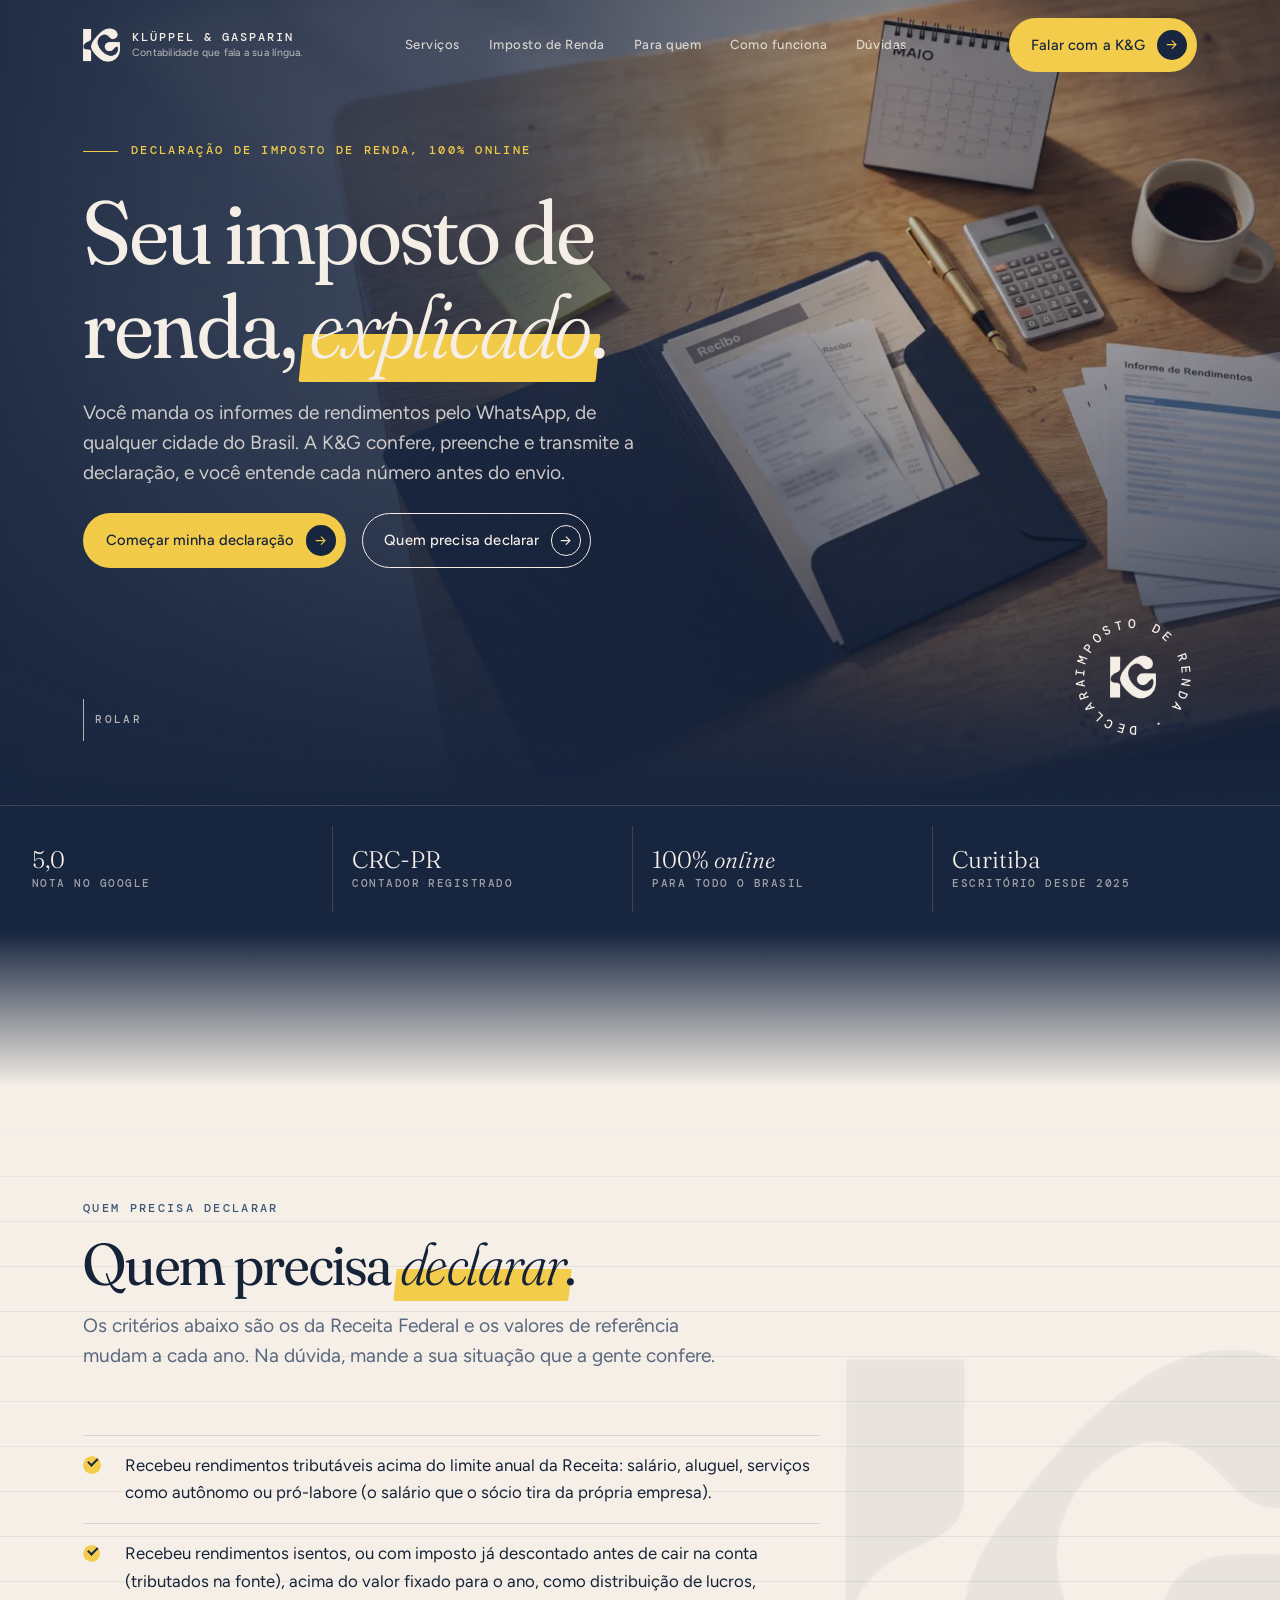
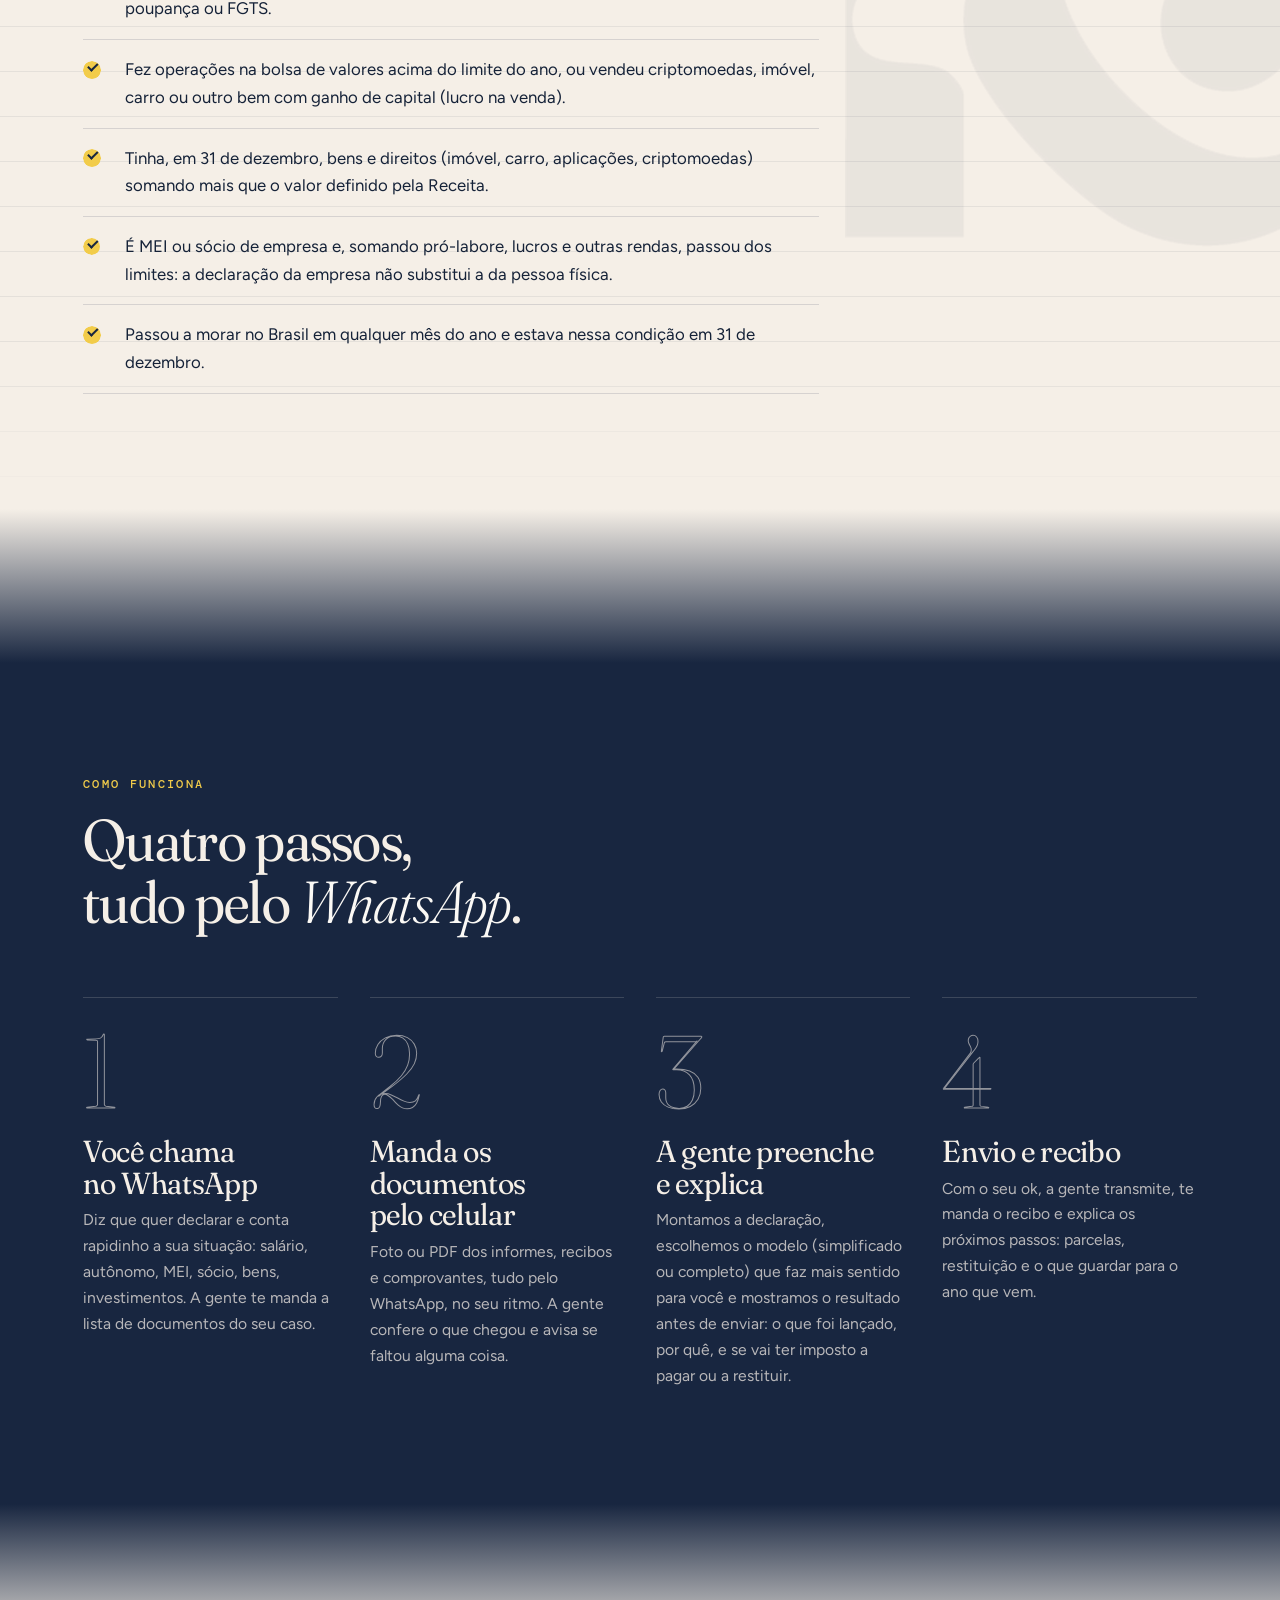
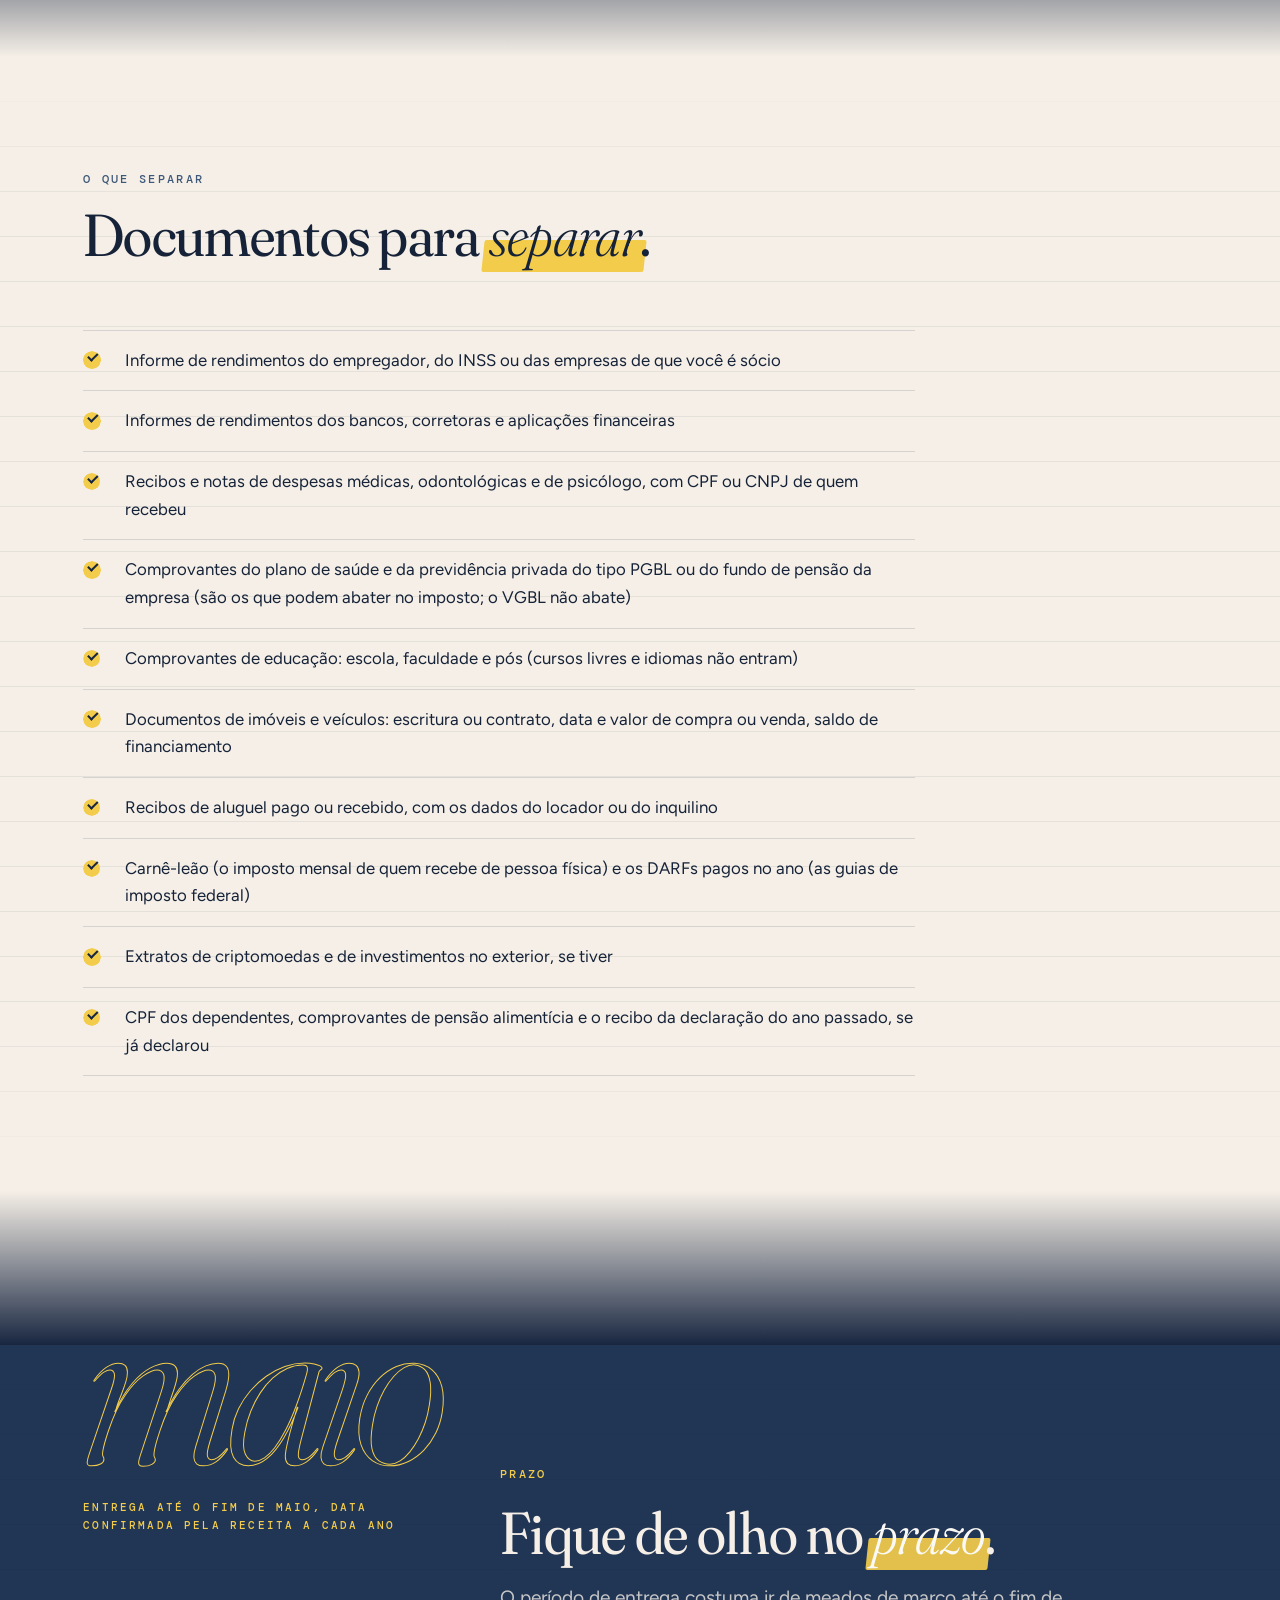
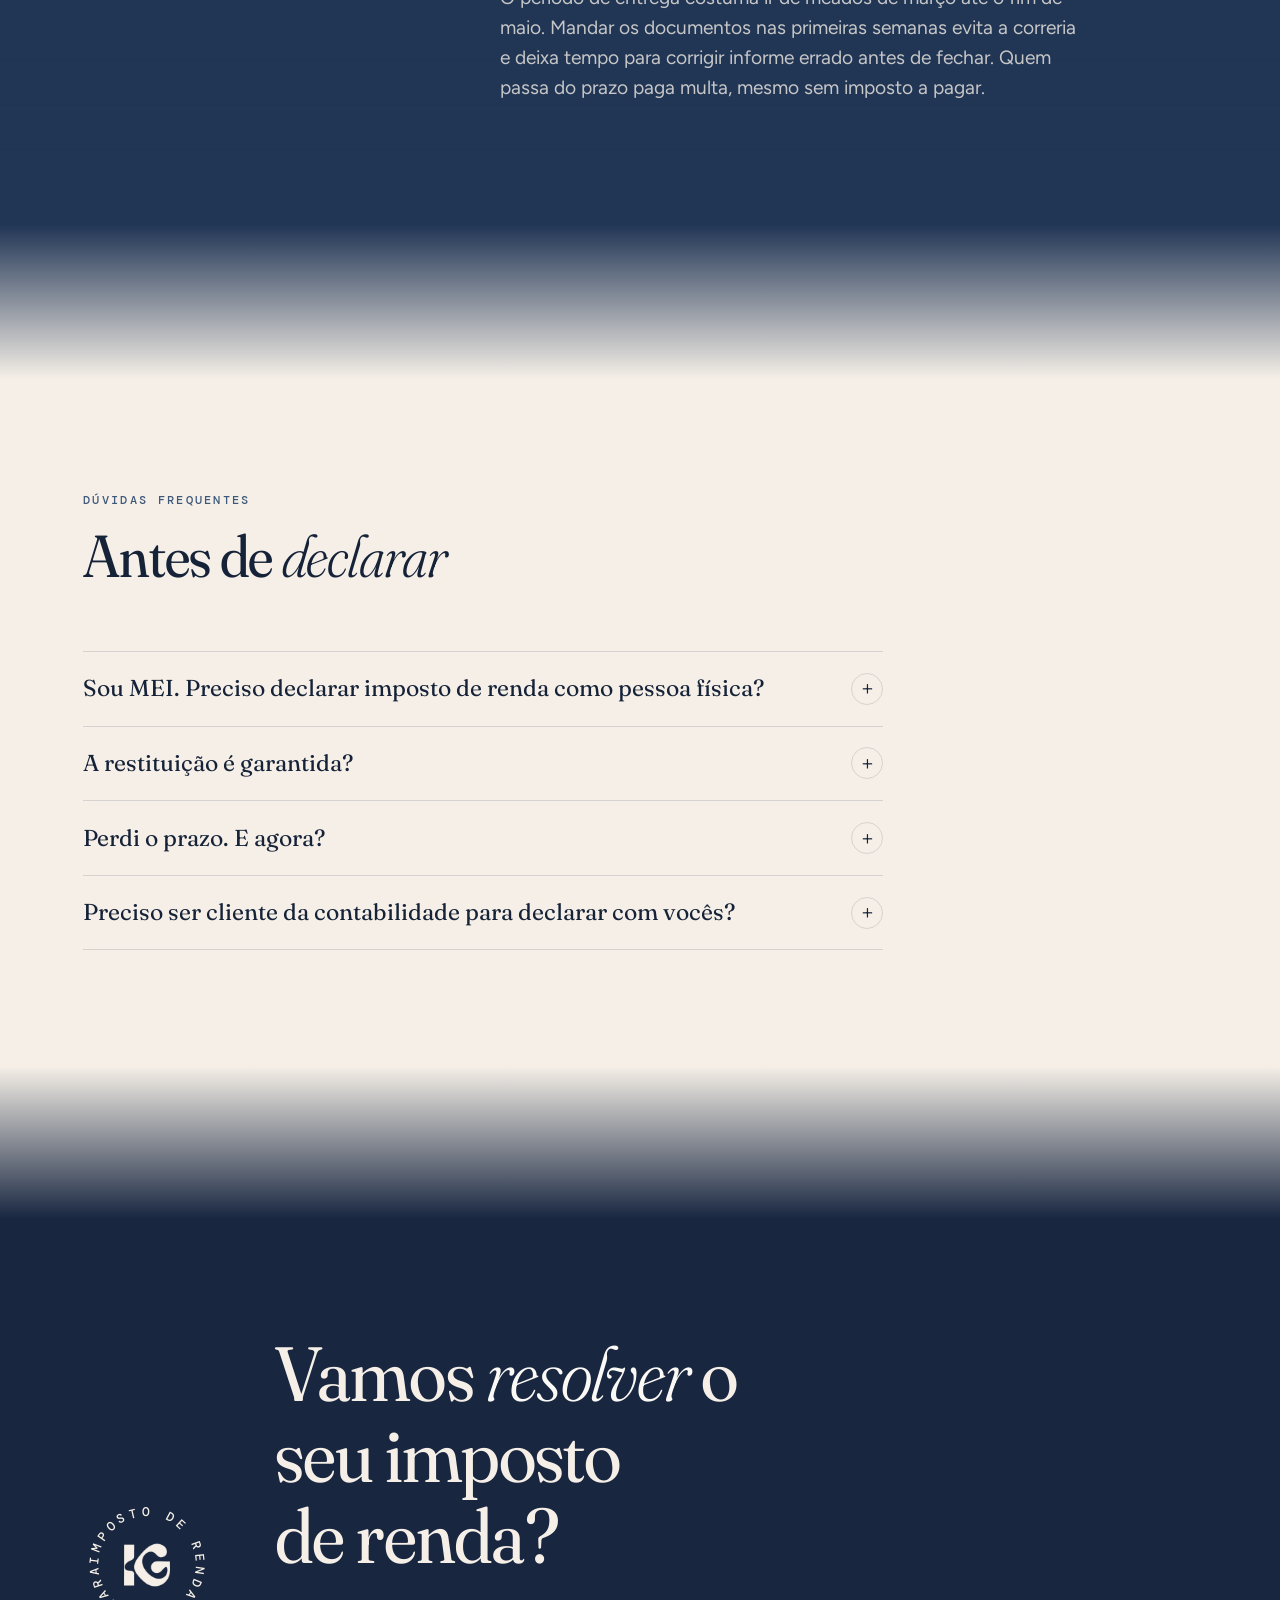
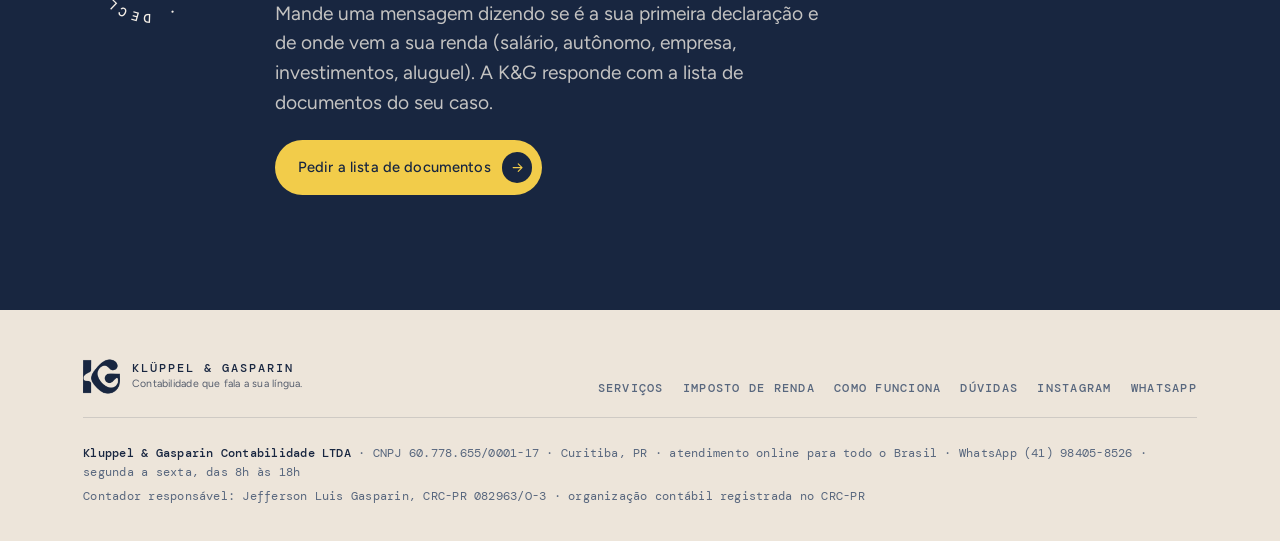
==== imposto-de-renda/index.html @ c451a46c "Site K&G Contabilidade: home e página de Imposto de Renda Co-Authored-By: Claude Fable 5.1 <noreply@" ====
<!DOCTYPE html>
<html lang="pt-BR" class="no-js">
<head>
<meta charset="utf-8">
<meta name="viewport" content="width=device-width, initial-scale=1, viewport-fit=cover">
<title>Declaração de Imposto de Renda online | Klüppel &amp; Gasparin</title>
<meta name="description" content="Declaração de imposto de renda com a K&amp;G: você manda os documentos pelo WhatsApp, a gente confere, explica e transmite. Online, para todo o Brasil.">
<meta name="robots" content="noindex, nofollow">
<link rel="canonical" href="https://www.kgcontabilidade.com/imposto-de-renda/">
<meta property="og:type" content="website">
<meta property="og:locale" content="pt_BR">
<meta property="og:site_name" content="Klüppel &amp; Gasparin Contabilidade">
<meta property="og:title" content="Declaração de Imposto de Renda online | Klüppel &amp; Gasparin">
<meta property="og:description" content="Declaração de imposto de renda com a K&amp;G: você manda os documentos pelo WhatsApp, a gente confere, explica e transmite. Online, para todo o Brasil.">
<meta property="og:image" content="https://www.kgcontabilidade.com/assets/img/og.jpg">
<meta property="og:url" content="https://www.kgcontabilidade.com/imposto-de-renda/">
<meta name="twitter:card" content="summary_large_image">
<meta name="theme-color" content="#182640">
<link rel="icon" href="../assets/img/favicon.png" type="image/png">
<link rel="preconnect" href="https://fonts.googleapis.com">
<link rel="preconnect" href="https://fonts.gstatic.com" crossorigin>
<link rel="stylesheet" href="https://fonts.googleapis.com/css2?family=Fraunces:ital,opsz,wght,SOFT@0,9..144,300..600,0..100;1,9..144,300..600,0..100&family=Figtree:wght@400;500;600&family=DM+Mono:wght@400;500&display=swap">
<link rel="stylesheet" href="../assets/site.css">
<script>document.documentElement.classList.replace('no-js','js')</script>
<script type="application/ld+json">{"@context":"https://schema.org","@type":"AccountingService","name":"Klüppel & Gasparin Contabilidade","legalName":"Kluppel & Gasparin Contabilidade LTDA","url":"https://www.kgcontabilidade.com/","telephone":"+55 41 98405-8526","areaServed":"BR","address":{"@type":"PostalAddress","addressLocality":"Curitiba","addressRegion":"PR","addressCountry":"BR"},"sameAs":["https://www.instagram.com/kg.contabilidade/"]}</script>
</head>
<body>
<div class="grao" aria-hidden="true"></div>
<div class="intro" aria-hidden="true"><div><img class="mono" src="../assets/img/monograma-marfim.png" alt=""><i></i></div></div>
<header class="topo">
  <div class="wrap">
    <a class="logo" href="../" aria-label="Klüppel &amp; Gasparin Contabilidade, início">
      <img src="../assets/img/monograma-marfim.png" alt="">
      <b>Klüppel &amp; Gasparin<small>Contabilidade que fala a sua língua.</small></b>
    </a>
    <nav class="menu" aria-label="Seções">
      <a href="../#servicos">Serviços</a>
      <a href="../imposto-de-renda/">Imposto de Renda</a>
      <a href="../#para-quem">Para quem</a>
      <a href="../#como-funciona">Como funciona</a>
      <a href="../#duvidas">Dúvidas</a>
    </nav>
    <a href="https://wa.me/5541984058526?text=Oi%2C%20K%26G%21%20Quero%20conversar%20sobre%20a%20contabilidade%20do%20meu%20neg%C3%B3cio." class="btn btn-amarelo" target="_blank" rel="noopener">Falar com a K&amp;G<i><svg viewBox="0 0 24 24" fill="none" stroke="currentColor" stroke-width="1.8" stroke-linecap="round" stroke-linejoin="round"><path d="M5 12h14M13 6l6 6-6 6"/></svg></i></a>
  </div>
</header>

<main>
<section class="hero hero-pag" id="inicio">
  <div class="hero-foto"><picture><source media="(max-width: 760px)" srcset="../assets/img/irpf-celular.webp" type="image/webp"><source media="(max-width: 760px)" srcset="../assets/img/irpf-celular.jpg"><source srcset="../assets/img/irpf-2560.webp 2560w, ../assets/img/irpf-1600.webp 1600w" sizes="100vw" type="image/webp"><img src="../assets/img/irpf-2560.jpg" srcset="../assets/img/irpf-2560.jpg 2560w, ../assets/img/irpf-1600.jpg 1600w" sizes="100vw" alt="Pasta azul com recibos, calculadora, calendário de maio e informe de rendimentos sobre a mesa" fetchpriority="high"></picture></div>
  <div class="hero-veu"></div>
  <div class="wrap">
    <p class="rotulo">Declaração de imposto de renda, 100% online</p>
    <h1>Seu imposto de renda, <em class="marca">explicado</em>.</h1>
    <p class="lead">Você manda os informes de rendimentos pelo WhatsApp, de qualquer cidade do Brasil. A K&amp;G confere, preenche e transmite a declaração, e você entende cada número antes do envio.</p>
    <div class="hero-acoes">
      <a href="https://wa.me/5541984058526?text=Oi%2C%20K%26G%21%20Quero%20fazer%20a%20minha%20declara%C3%A7%C3%A3o%20de%20imposto%20de%20renda%20com%20voc%C3%AAs.%20O%20que%20preciso%20mandar%3F" class="btn btn-amarelo" target="_blank" rel="noopener">Começar minha declaração<i><svg viewBox="0 0 24 24" fill="none" stroke="currentColor" stroke-width="1.8" stroke-linecap="round" stroke-linejoin="round"><path d="M5 12h14M13 6l6 6-6 6"/></svg></i></a>
      <a href="#quem-declara" class="btn btn-linha">Quem precisa declarar<i><svg viewBox="0 0 24 24" fill="none" stroke="currentColor" stroke-width="1.8" stroke-linecap="round" stroke-linejoin="round"><path d="M5 12h14M13 6l6 6-6 6"/></svg></i></a>
    </div>
    <div class="hero-pe"><div class="rolar"><i></i>rolar</div><div class="selo" aria-hidden="true"><svg viewBox="0 0 100 100"><defs><path id="selo-c" d="M50,50 m-38,0 a38,38 0 1,1 76,0 a38,38 0 1,1 -76,0"/></defs><text><textPath href="#selo-c">imposto de renda · declaração online · todo o brasil · </textPath></text></svg><img src="../assets/img/monograma-marfim.png" alt=""></div></div>
  </div>
</section>
<div class="prova" aria-label="Credenciais">
  <div class="wrap">
    <div><b>5,0</b><span>nota no Google</span></div>
    <div><b>CRC-PR</b><span>contador registrado</span></div>
    <div><b>100% <em class="marca">online</em></b><span>para todo o Brasil</span></div>
    <div><b>Curitiba</b><span>escritório desde 2025</span></div>
  </div>
</div>

<div class="faixa to-claro"></div>

<section class="bloco claro razao" id="quem-declara">
  <div class="monograma" aria-hidden="true"></div>
  <div class="wrap">
    <div class="cabeca reveal">
      <p class="rotulo">quem precisa declarar</p>
      <h2>Quem precisa <em class="marca">declarar</em>.</h2>
      <p class="lead">Os critérios abaixo são os da Receita Federal e os valores de referência mudam a cada ano. Na dúvida, mande a sua situação que a gente confere.</p>
    </div>
    <ul class="lista-check reveal"><li>Recebeu rendimentos tributáveis acima do limite anual da Receita: salário, aluguel, serviços como autônomo ou pró-labore (o salário que o sócio tira da própria empresa).</li><li>Recebeu rendimentos isentos, ou com imposto já descontado antes de cair na conta (tributados na fonte), acima do valor fixado para o ano, como distribuição de lucros, poupança ou FGTS.</li><li>Fez operações na bolsa de valores acima do limite do ano, ou vendeu criptomoedas, imóvel, carro ou outro bem com ganho de capital (lucro na venda).</li><li>Tinha, em 31 de dezembro, bens e direitos (imóvel, carro, aplicações, criptomoedas) somando mais que o valor definido pela Receita.</li><li>É MEI ou sócio de empresa e, somando pró-labore, lucros e outras rendas, passou dos limites: a declaração da empresa não substitui a da pessoa física.</li><li>Passou a morar no Brasil em qualquer mês do ano e estava nessa condição em 31 de dezembro.</li></ul>
  </div>
</section>

<div class="faixa to-escuro"></div>
<section class="bloco escuro" id="como-funciona">
  <div class="wrap">
    <div class="cabeca reveal">
      <p class="rotulo">como funciona</p>
      <h2>Quatro passos, tudo pelo <em class="marca">WhatsApp</em>.</h2>
    </div>
    <div class="passos"><div class="passo reveal d0"><i>1</i><h3>Você chama no WhatsApp</h3><p>Diz que quer declarar e conta rapidinho a sua situação: salário, autônomo, MEI, sócio, bens, investimentos. A gente te manda a lista de documentos do seu caso.</p></div><div class="passo reveal d1"><i>2</i><h3>Manda os documentos pelo celular</h3><p>Foto ou PDF dos informes, recibos e comprovantes, tudo pelo WhatsApp, no seu ritmo. A gente confere o que chegou e avisa se faltou alguma coisa.</p></div><div class="passo reveal d2"><i>3</i><h3>A gente preenche e explica</h3><p>Montamos a declaração, escolhemos o modelo (simplificado ou completo) que faz mais sentido para você e mostramos o resultado antes de enviar: o que foi lançado, por quê, e se vai ter imposto a pagar ou a restituir.</p></div><div class="passo reveal d3"><i>4</i><h3>Envio e recibo</h3><p>Com o seu ok, a gente transmite, te manda o recibo e explica os próximos passos: parcelas, restituição e o que guardar para o ano que vem.</p></div></div>
  </div>
</section>

<div class="faixa to-claro"></div>
<section class="bloco claro razao" id="documentos">
  <div class="wrap">
    <div class="cabeca reveal">
      <p class="rotulo">o que separar</p>
      <h2>Documentos para <em class="marca">separar</em>.</h2>
    </div>
    <ul class="lista-check docs reveal"><li>Informe de rendimentos do empregador, do INSS ou das empresas de que você é sócio</li><li>Informes de rendimentos dos bancos, corretoras e aplicações financeiras</li><li>Recibos e notas de despesas médicas, odontológicas e de psicólogo, com CPF ou CNPJ de quem recebeu</li><li>Comprovantes do plano de saúde e da previdência privada do tipo PGBL ou do fundo de pensão da empresa (são os que podem abater no imposto; o VGBL não abate)</li><li>Comprovantes de educação: escola, faculdade e pós (cursos livres e idiomas não entram)</li><li>Documentos de imóveis e veículos: escritura ou contrato, data e valor de compra ou venda, saldo de financiamento</li><li>Recibos de aluguel pago ou recebido, com os dados do locador ou do inquilino</li><li>Carnê-leão (o imposto mensal de quem recebe de pessoa física) e os DARFs pagos no ano (as guias de imposto federal)</li><li>Extratos de criptomoedas e de investimentos no exterior, se tiver</li><li>CPF dos dependentes, comprovantes de pensão alimentícia e o recibo da declaração do ano passado, se já declarou</li></ul>
  </div>
</section>

<div class="faixa to-escuro"></div>
<section class="bloco escuro razao prazo" id="prazo" style="background:var(--navy-2)">
  <div class="wrap">
    <div class="irpf-num reveal" data-parallax="-0.04" aria-label="prazo: até o fim de maio"><span style="font-style:italic">maio</span><small>entrega até o fim de maio, data confirmada pela Receita a cada ano</small></div>
    <div class="irpf-texto reveal d1">
      <p class="rotulo">prazo</p>
      <h2>Fique de olho no <em class="marca">prazo</em>.</h2>
      <p class="lead">O período de entrega costuma ir de meados de março até o fim de maio. Mandar os documentos nas primeiras semanas evita a correria e deixa tempo para corrigir informe errado antes de fechar. Quem passa do prazo paga multa, mesmo sem imposto a pagar.</p>
    </div>
  </div>
</section>

<div class="faixa" style="background:linear-gradient(180deg,var(--navy-2),var(--marfim))"></div>
<section class="bloco claro" id="duvidas">
  <div class="wrap">
    <div class="cabeca reveal">
      <p class="rotulo">dúvidas frequentes</p>
      <h2>Antes de <em class="marca">declarar</em></h2>
    </div>
    <div class="faq">
<details><summary>Sou MEI. Preciso declarar imposto de renda como pessoa física?<i></i></summary><div class="resp">O MEI tem duas declarações diferentes: a DASN-SIMEI, que é da empresa, e a declaração de pessoa física, que depende dos critérios da Receita. A parte do lucro do MEI que é isenta e a parte que é tributável entram em partes diferentes da declaração, e é aí que muita gente erra. A K&amp;G faz esse cálculo e orienta as duas entregas.</div></details>
<details><summary>A restituição é garantida?<i></i></summary><div class="resp">Não. A restituição acontece quando o imposto retido durante o ano foi maior do que o devido, considerando as deduções permitidas, como saúde, educação e dependentes. A K&amp;G confere todas as deduções do seu caso e mostra o resultado antes do envio, seja imposto a pagar ou a restituir.</div></details>
<details><summary>Perdi o prazo. E agora?<i></i></summary><div class="resp">Ainda dá para entregar. A Receita cobra multa por atraso calculada sobre o imposto devido, com um valor mínimo, e quanto antes você entregar, menor ela fica e mais rápido o seu CPF volta a ficar regular. A gente faz declaração em atraso também.</div></details>
<details><summary>Preciso ser cliente da contabilidade para declarar com vocês?<i></i></summary><div class="resp">Não. A declaração de imposto de renda é um serviço à parte: serve para quem é cliente da K&amp;G e para quem só precisa entregar a declaração do ano. Se depois você quiser abrir empresa ou trocar de contador, a conversa já está aberta.</div></details>
</div>
  </div>
</section>

<div class="faixa to-escuro"></div>
<section class="bloco escuro final" id="contato">
  <div class="wrap">
    <div class="selo" aria-hidden="true"><svg viewBox="0 0 100 100"><defs><path id="selo-c" d="M50,50 m-38,0 a38,38 0 1,1 76,0 a38,38 0 1,1 -76,0"/></defs><text><textPath href="#selo-c">imposto de renda · declaração online · todo o brasil · </textPath></text></svg><img src="../assets/img/monograma-marfim.png" alt=""></div>
    <div class="final-texto reveal">
      <h2>Vamos <em class="marca">resolver</em> o seu imposto de renda?</h2>
      <p class="lead">Mande uma mensagem dizendo se é a sua primeira declaração e de onde vem a sua renda (salário, autônomo, empresa, investimentos, aluguel). A K&amp;G responde com a lista de documentos do seu caso.</p>
      <div><a href="https://wa.me/5541984058526?text=Oi%2C%20K%26G%21%20Quero%20declarar%20o%20imposto%20de%20renda%20com%20voc%C3%AAs.%20Podem%20me%20mandar%20a%20lista%20de%20documentos%20do%20meu%20caso%3F" class="btn btn-amarelo" target="_blank" rel="noopener">Pedir a lista de documentos<i><svg viewBox="0 0 24 24" fill="none" stroke="currentColor" stroke-width="1.8" stroke-linecap="round" stroke-linejoin="round"><path d="M5 12h14M13 6l6 6-6 6"/></svg></i></a></div>
    </div>
  </div>
</section>
</main>
<footer class="rodape" id="rodape">
  <div class="wrap">
    <div class="rodape-topo">
      <a class="logo" href="../"><img src="../assets/img/monograma-marinho.png" alt=""><b>Klüppel &amp; Gasparin<small>Contabilidade que fala a sua língua.</small></b></a>
      <nav aria-label="Rodapé">
        <a href="../#servicos">Serviços</a>
        <a href="../imposto-de-renda/">Imposto de Renda</a>
        <a href="../#como-funciona">Como funciona</a>
        <a href="../#duvidas">Dúvidas</a>
        <a href="https://www.instagram.com/kg.contabilidade/" target="_blank" rel="noopener">Instagram</a>
        <a href="https://wa.me/5541984058526?text=Oi%2C%20K%26G%21%20Quero%20conversar%20sobre%20a%20contabilidade%20do%20meu%20neg%C3%B3cio." target="_blank" rel="noopener">WhatsApp</a>
      </nav>
    </div>
    <div class="legal">
      <span><b>Kluppel &amp; Gasparin Contabilidade LTDA</b> · CNPJ 60.778.655/0001-17 · Curitiba, PR · atendimento online para todo o Brasil · WhatsApp (41) 98405-8526 · segunda a sexta, das 8h às 18h</span>
      <span>Contador responsável: Jefferson Luis Gasparin, CRC-PR 082963/O-3 · organização contábil registrada no CRC-PR</span>
    </div>
  </div>
</footer>
<script src="../assets/site.js"></script>
</body>
</html>
---- assets/site.css ----
/* K&G Contabilidade · prévia RK Performance (13/10/2026)
   Paleta medida nos posts da K&G: marinho, ardósia, marfim, amarelo marca-texto.
   Tipografia: Fraunces (display) + Figtree (texto) + DM Mono (rótulos e números). */

:root {
  --navy: #182640;
  --navy-2: #213555;
  --ardosia: #3E5879;
  --ardosia-2: #7A8FA8;
  --marfim: #F5EFE7;
  --marfim-2: #EDE5DA;
  --branco: #FBF9F5;
  --tinta: #152238;
  --cinza: #58677E;
  --fio: rgba(24, 38, 64, .14);
  --fio-claro: rgba(245, 239, 231, .16);
  --amarelo: #F2CC4A;
  --amarelo-2: #E3B92E;
  --display: "Fraunces", "Newsreader", Georgia, serif;
  --texto: "Figtree", "Segoe UI", system-ui, sans-serif;
  --mono: "DM Mono", "IBM Plex Mono", ui-monospace, Consolas, monospace;
  --larg: 76rem;
  --gutter: clamp(1.1rem, 4vw, 3.5rem);
}

* { box-sizing: border-box; }
html { scroll-behavior: smooth; overflow-x: clip; }
body {
  margin: 0; background: var(--navy); color: var(--tinta);
  font: 400 1.04rem/1.65 var(--texto);
  font-variant-numeric: lining-nums;
  -webkit-font-smoothing: antialiased;
}
img, video, svg { max-width: 100%; height: auto; display: block; }
a { color: inherit; text-decoration: none; }
h1, h2, h3, h4 { font-family: var(--display); font-weight: 400; line-height: 1.05; margin: 0; letter-spacing: -.012em; text-wrap: balance; }
h1 { font-size: clamp(2.6rem, 7.2vw, 5.6rem); font-variation-settings: "SOFT" 60, "opsz" 144; }
h2 { font-size: clamp(2.1rem, 4.8vw, 3.7rem); font-variation-settings: "SOFT" 50, "opsz" 120; }
h3 { font-size: clamp(1.35rem, 2.4vw, 1.9rem); font-variation-settings: "SOFT" 40, "opsz" 72; }
p { margin: 0; }
:focus-visible { outline: 2px solid var(--amarelo); outline-offset: 3px; border-radius: 2px; }

/* palavra marcada: itálico com marca-texto amarelo (os posts dela usam isso) */
.marca { font-style: italic; font-weight: 300; position: relative; white-space: nowrap; }
.marca::before {
  content: ""; position: absolute; inset: 58% -.08em -.02em -.1em; z-index: -1;
  background: var(--amarelo); border-radius: 2px; transform: skewX(-6deg) scaleX(0); transform-origin: left;
  transition: transform .9s cubic-bezier(.2, .7, .2, 1) .25s;
}
.in .marca::before, .no-js .marca::before { transform: skewX(-6deg) scaleX(1); }
.escuro .marca::before { opacity: .92; }
.escuro .marca { color: var(--branco); }

.rotulo { font: 500 .72rem/1.3 var(--mono); letter-spacing: .2em; text-transform: uppercase; color: var(--ardosia); }
.escuro .rotulo { color: var(--amarelo); }
.wrap { max-width: var(--larg); margin-inline: auto; padding-inline: var(--gutter); }
.escuro { background: var(--navy); color: var(--marfim); }
.claro { background: var(--marfim); color: var(--tinta); }
.lead { font-size: clamp(1.1rem, 1.5vw, 1.3rem); line-height: 1.55; color: var(--cinza); max-width: 36rem; }
.escuro .lead { color: rgba(245, 239, 231, .78); }

/* grão de filme */
.grao { position: fixed; inset: 0; pointer-events: none; z-index: 60; opacity: .14; mix-blend-mode: soft-light; background-size: 300px 300px;
  background-image: url("data:image/svg+xml;utf8,<svg xmlns='http://www.w3.org/2000/svg' width='300' height='300'><filter id='n'><feTurbulence type='fractalNoise' baseFrequency='.9' numOctaves='2' stitchTiles='stitch'/><feColorMatrix values='0 0 0 0 0 0 0 0 0 0 0 0 0 0 0 0 0 0 .55 0'/></filter><rect width='300' height='300' filter='url(%23n)'/></svg>");
  animation: grao 1.2s steps(4) infinite; }
@keyframes grao { 0% { background-position: 0 0 } 25% { background-position: -40px 30px } 50% { background-position: 30px -50px } 75% { background-position: -20px -30px } 100% { background-position: 0 0 } }
@media (prefers-reduced-motion: reduce) { .grao { animation: none; } }

/* intro */
.intro { position: fixed; inset: 0; z-index: 90; background: var(--navy); display: grid; place-items: center; pointer-events: none; animation: intro-some .5s ease 1.5s both; }
.no-js .intro { display: none; }
.intro .mono { width: clamp(64px, 10vw, 96px); animation: intro-sobe .9s cubic-bezier(.2, .7, .2, 1) both; }
.intro i { display: block; height: 1px; width: 0; background: var(--amarelo); margin-top: 1.2rem; animation: intro-linha 1.1s ease .2s both; }
@keyframes intro-some { to { opacity: 0; visibility: hidden; } }
@keyframes intro-sobe { from { opacity: 0; transform: translateY(14px); } to { opacity: 1; transform: none; } }
@keyframes intro-linha { to { width: clamp(64px, 10vw, 96px); } }
@media (prefers-reduced-motion: reduce) { .intro { display: none; } }

/* cabeçalho */
.topo { position: fixed; inset: 0 0 auto 0; z-index: 70; padding: 1.1rem 0; transition: background .4s, padding .4s, box-shadow .4s; color: var(--marfim); }
.topo .wrap { display: flex; align-items: center; justify-content: space-between; gap: 1rem; }
.topo.fixo { background: rgba(24, 38, 64, .86); backdrop-filter: blur(10px); padding: .7rem 0; box-shadow: 0 1px 0 var(--fio-claro); }
.logo { display: flex; align-items: center; gap: .75rem; }
.logo img { width: 2.3rem; height: 2.3rem; }
.logo b { font: 500 .78rem/1.1 var(--mono); letter-spacing: .16em; text-transform: uppercase; }
.logo small { display: block; font: 400 .66rem/1.2 var(--texto); letter-spacing: .02em; opacity: .7; text-transform: none; margin-top: .15rem; }
.menu { display: flex; gap: 1.8rem; font: 500 .82rem/1 var(--texto); letter-spacing: .04em; }
.menu a { opacity: .82; padding: .4rem 0; border-bottom: 1px solid transparent; transition: opacity .3s, border-color .3s; }
.menu a:hover { opacity: 1; border-color: var(--amarelo); }
@media (max-width: 860px) {
  .menu { display: none; }
  .topo .btn { white-space: nowrap; padding: .5rem .4rem .5rem .95rem; font-size: .78rem; gap: .5rem; }
  .topo .btn i { width: 1.6rem; height: 1.6rem; }
  .logo img { width: 2rem; height: 2rem; }
  .logo b { font-size: .68rem; letter-spacing: .12em; }
  .logo small { display: none; }
}

/* botões-cápsula */
.btn { display: inline-flex; align-items: center; gap: .7rem; padding: .7rem .55rem .7rem 1.35rem; border-radius: 999px; border: 1px solid transparent;
  font: 500 .92rem/1 var(--texto); letter-spacing: .01em; cursor: pointer; transition: transform .35s, background .35s, color .35s, border-color .35s; white-space: nowrap; }
.btn i { width: 1.9rem; height: 1.9rem; border-radius: 50%; display: grid; place-items: center; flex: none; transition: transform .45s cubic-bezier(.2, .7, .2, 1), background .35s; }
.btn i svg { width: .95rem; height: .95rem; }
.btn:hover { transform: translateY(-1px); }
.btn:hover i { transform: rotate(-45deg); }
.btn-claro { background: var(--marfim); color: var(--navy); }
.btn-claro i { background: var(--navy); color: var(--marfim); }
.btn-claro:hover { background: var(--amarelo); }
.btn-escuro { background: var(--navy); color: var(--marfim); }
.btn-escuro i { background: var(--amarelo); color: var(--navy); }
.btn-escuro:hover { background: var(--navy-2); }
.btn-linha { background: transparent; border-color: currentColor; color: inherit; }
.btn-linha i { border: 1px solid currentColor; }
.btn-linha:hover { background: rgba(245, 239, 231, .08); }
.claro .btn-linha:hover { background: rgba(24, 38, 64, .06); }
.btn-amarelo { background: var(--amarelo); color: var(--navy); }
.btn-amarelo i { background: var(--navy); color: var(--amarelo); }
.btn-amarelo:hover { background: var(--marfim); }
@media (max-width: 480px) { .btn { white-space: normal; text-align: left; } }

/* abertura */
.hero { position: relative; min-height: 100svh; display: grid; align-items: end; overflow: hidden; isolation: isolate; color: var(--marfim); }
.hero-foto { position: absolute; inset: 0; z-index: -2; }
.hero-foto img { width: 100%; height: 100%; object-fit: cover; object-position: 62% 50%; transform: scale(1.06); transform-origin: 70% 40%; animation: kb 22s ease-out both; }
@keyframes kb { from { transform: scale(1.14); } to { transform: scale(1.04); } }
@media (prefers-reduced-motion: reduce) { .hero-foto img { animation: none; } }
.hero-veu { position: absolute; inset: 0; z-index: -1;
  background: linear-gradient(90deg, rgba(24, 38, 64, .94) 0%, rgba(24, 38, 64, .78) 38%, rgba(24, 38, 64, .28) 70%, rgba(24, 38, 64, .45) 100%),
              linear-gradient(0deg, rgba(24, 38, 64, 1) 0%, rgba(24, 38, 64, .35) 32%, rgba(24, 38, 64, 0) 60%); }
.hero .wrap { position: relative; width: 100%; padding-top: 9rem; padding-bottom: clamp(3rem, 6vw, 5rem); display: grid; gap: 1.6rem; }
.hero .rotulo { display: flex; align-items: center; gap: .8rem; color: var(--amarelo); }
.hero .rotulo::before { content: ""; width: 2.2rem; height: 1px; background: var(--amarelo); }
.hero h1 { max-width: 12ch; }
.hero .lead { color: rgba(245, 239, 231, .82); }
.hero-acoes { display: flex; flex-wrap: wrap; gap: .8rem 1rem; align-items: center; }
.hero-pe { display: flex; justify-content: space-between; align-items: flex-end; gap: 1rem; margin-top: 1.2rem; }
.rolar { font: 500 .66rem/1.3 var(--mono); letter-spacing: .22em; text-transform: uppercase; opacity: .7; display: flex; align-items: center; gap: .7rem; }
.rolar i { width: 1px; height: 2.6rem; background: var(--marfim); display: block; transform-origin: top; animation: rolar 2.2s ease-in-out infinite; }
@keyframes rolar { 0% { transform: scaleY(0); transform-origin: top; } 50% { transform: scaleY(1); transform-origin: top; } 51% { transform-origin: bottom; } 100% { transform: scaleY(0); transform-origin: bottom; } }

/* selo giratório */
.selo { width: clamp(6.5rem, 10vw, 8.5rem); aspect-ratio: 1; position: relative; display: grid; place-items: center; flex: none; }
.selo svg { position: absolute; inset: 0; animation: gira 26s linear infinite; }
.selo:hover svg { animation-duration: 9s; }
.selo text { font: 500 .62rem var(--mono); letter-spacing: .3em; text-transform: uppercase; fill: currentColor; }
.selo img { width: 36%; }
@keyframes gira { to { transform: rotate(360deg); } }
@media (prefers-reduced-motion: reduce) { .selo svg { animation: none; } }

/* letreiro */
.letreiro { background: var(--navy-2); color: var(--marfim); overflow: hidden; border-top: 1px solid var(--fio-claro); border-bottom: 1px solid var(--fio-claro); padding: .95rem 0; }
.letreiro-faixa { display: flex; width: max-content; will-change: transform; }
.letreiro span { font-family: var(--display); font-style: italic; font-weight: 300; font-size: 1.25rem; letter-spacing: .01em; margin-right: 2.6rem; display: inline-flex; align-items: center; gap: 2.6rem; white-space: nowrap; }
.letreiro span::after { content: ""; width: .42rem; height: .42rem; border-radius: 50%; background: var(--amarelo); }

/* faixas de transição */
.faixa { height: clamp(90px, 12vw, 160px); }
.to-claro { background: linear-gradient(180deg, var(--navy) 0%, var(--marfim) 100%); }
.to-escuro { background: linear-gradient(180deg, var(--marfim) 0%, var(--navy) 100%); }
.to-claro2 { background: linear-gradient(180deg, var(--marfim) 0%, var(--marfim-2) 100%); }

/* seções */
section.bloco { padding-block: clamp(4rem, 9vw, 8rem); position: relative; }
.cabeca { display: grid; gap: 1rem; max-width: 46rem; margin-bottom: clamp(2.4rem, 5vw, 4rem); }
.cabeca .lead { max-width: 40rem; }

/* linhas de razão (hairlines de caderno contábil) e monograma em marca d'água */
.razao { position: relative; overflow: hidden; }
.razao::before { content: ""; position: absolute; inset: 0; pointer-events: none; z-index: 0;
  background: repeating-linear-gradient(180deg, transparent 0 2.75rem, var(--fio) 2.75rem calc(2.75rem + 1px)); opacity: .55;
  mask-image: linear-gradient(180deg, transparent, #000 15%, #000 85%, transparent); -webkit-mask-image: linear-gradient(180deg, transparent, #000 15%, #000 85%, transparent); }
.razao > .wrap { position: relative; z-index: 1; }
.monograma { position: absolute; z-index: 0; pointer-events: none; width: clamp(18rem, 42vw, 40rem); aspect-ratio: 1; right: -8%; top: 50%; transform: translateY(-50%);
  background: var(--navy); opacity: .05; -webkit-mask: url("img/monograma.png") center / contain no-repeat; mask: url("img/monograma.png") center / contain no-repeat; }
.escuro .monograma { background: var(--marfim); opacity: .05; }

/* manifesto */
.manifesto .wrap { display: grid; grid-template-columns: minmax(0, 1.05fr) minmax(0, .95fr); gap: clamp(2rem, 6vw, 6rem); align-items: start; }
.manifesto-texto { display: grid; gap: 1.2rem; font-size: 1.12rem; line-height: 1.7; }
.manifesto-texto p:first-of-type::first-letter { font-family: var(--display); font-size: 3.4em; float: left; line-height: .8; padding-right: .12em; color: var(--navy-2); font-weight: 300; }
.pilares { display: grid; gap: 0; border-top: 1px solid var(--fio); margin-top: .5rem; }
.pilar { display: grid; grid-template-columns: 3rem 1fr; gap: 1rem; padding: 1.4rem 0; border-bottom: 1px solid var(--fio); align-items: baseline; }
.pilar i { font: 300 1.9rem/1 var(--display); color: var(--ardosia-2); font-style: italic; }
.pilar h3 { margin-bottom: .35rem; }
.pilar p { color: var(--cinza); font-size: .98rem; }
@media (max-width: 860px) { .manifesto .wrap { grid-template-columns: 1fr; } }

/* serviços: lista editorial, sem cards */
.servicos-lista { border-top: 1px solid var(--fio); }
.servico { display: grid; grid-template-columns: 4.5rem minmax(0, 1.2fr) minmax(0, 1fr) auto; gap: 1.2rem 2rem; align-items: center; padding: clamp(1.4rem, 3vw, 2.2rem) 0; border-bottom: 1px solid var(--fio); position: relative; transition: padding-left .5s cubic-bezier(.2, .7, .2, 1); }
.servico::before { content: ""; position: absolute; left: 0; top: 0; bottom: 0; width: 0; background: var(--amarelo); transition: width .5s cubic-bezier(.2, .7, .2, 1); opacity: .9; }
.servico:hover { padding-left: 1.2rem; }
.servico:hover::before { width: 4px; }
.servico .num { font: 300 clamp(2rem, 3vw, 2.8rem)/1 var(--display); color: var(--ardosia-2); -webkit-text-stroke: 1px var(--ardosia-2); -webkit-text-fill-color: transparent; }
.servico h3 { font-size: clamp(1.5rem, 2.6vw, 2.2rem); }
.servico p { color: var(--cinza); max-width: 30rem; }
.servico.destaque h3 .marca { font-size: 1em; }
@media (max-width: 960px) { .servico { grid-template-columns: 3rem 1fr; } .servico p, .servico .btn { grid-column: 2; } }
.compactos { display: grid; grid-template-columns: repeat(auto-fit, minmax(14rem, 1fr)); gap: 1.2rem 3rem; margin-top: clamp(2rem, 4vw, 3rem); padding-top: 1.6rem; }
.compactos div { display: grid; gap: .3rem; font-size: .95rem; color: var(--cinza); }
.compactos b { font: 500 .78rem/1.3 var(--mono); letter-spacing: .14em; text-transform: uppercase; color: var(--navy-2); }

/* como funciona: numerais vazados */
.passos { display: grid; grid-template-columns: repeat(4, minmax(0, 1fr)); gap: 2rem; counter-reset: p; }
.passo { position: relative; padding-top: 1.4rem; border-top: 1px solid var(--fio-claro); }
.passo i { display: block; font: 300 clamp(4rem, 8vw, 7.5rem)/1 var(--display); color: transparent; -webkit-text-stroke: 1px rgba(245, 239, 231, .55); margin-bottom: .8rem; letter-spacing: -.04em; }
.passo h3 { margin-bottom: .5rem; }
.passo p { color: rgba(245, 239, 231, .72); font-size: .98rem; }
@media (max-width: 960px) { .passos { grid-template-columns: repeat(2, minmax(0, 1fr)); } }
@media (max-width: 520px) { .passos { grid-template-columns: 1fr; } }

/* bloco imposto de renda: faixa sangrada com número gigante */
.irpf { position: relative; overflow: hidden; }
.irpf .wrap { display: grid; grid-template-columns: minmax(0, 1fr) auto; gap: 2rem 4rem; align-items: center; }
.irpf-num { font: 300 clamp(6rem, 18vw, 17rem)/.85 var(--display); color: transparent; -webkit-text-stroke: 1px var(--amarelo); letter-spacing: -.05em; white-space: nowrap; }
.irpf-num small { display: block; font: 500 .68rem/1.6 var(--mono); letter-spacing: .2em; text-transform: uppercase; color: var(--amarelo); -webkit-text-stroke: 0; margin-top: 1.2rem; white-space: normal; max-width: 22rem; }
.irpf-texto { display: grid; gap: 1.2rem; max-width: 36rem; }
@media (max-width: 900px) { .irpf .wrap { grid-template-columns: 1fr; } .irpf-num { order: -1; } }

/* depoimentos escalonados */
.depos { display: grid; grid-template-columns: repeat(3, minmax(0, 1fr)); gap: 2rem; align-items: start; }
.depo { position: relative; padding: 2.2rem 0 0; border-top: 1px solid var(--fio); }
.depo::before { content: "\201C"; position: absolute; top: -.2rem; left: 0; font: 300 5rem/1 var(--display); color: var(--amarelo); line-height: .6; }
.depo:nth-child(2) { margin-top: 3rem; }
.depo:nth-child(3) { margin-top: 1.4rem; }
.depo p { font-family: var(--display); font-weight: 300; font-size: 1.32rem; line-height: 1.4; font-variation-settings: "SOFT" 40, "opsz" 48; }
.depo footer { margin-top: 1.1rem; font: 500 .74rem/1.4 var(--mono); letter-spacing: .14em; text-transform: uppercase; color: var(--ardosia); }
.nota-google { margin-top: 2.5rem; display: flex; align-items: center; gap: .8rem; font: 500 .78rem/1.3 var(--mono); letter-spacing: .14em; text-transform: uppercase; color: var(--ardosia); }
.nota-google b { font: 300 1.9rem/1 var(--display); color: var(--navy-2); letter-spacing: 0; }
@media (max-width: 900px) { .depos { grid-template-columns: 1fr; gap: 1.2rem; } .depo:nth-child(n) { margin-top: 0; } }

/* dúvidas */
.faq { border-top: 1px solid var(--fio); max-width: 50rem; }
.faq details { border-bottom: 1px solid var(--fio); }
.faq summary { list-style: none; cursor: pointer; display: grid; grid-template-columns: 1fr 2rem; gap: 1rem; align-items: center; padding: 1.3rem 0; font-family: var(--display); font-size: clamp(1.15rem, 1.8vw, 1.5rem); line-height: 1.25; }
.faq summary::-webkit-details-marker { display: none; }
.faq summary i { width: 2rem; height: 2rem; border: 1px solid var(--fio); border-radius: 50%; display: grid; place-items: center; transition: transform .4s, background .3s; }
.faq summary i::before { content: "+"; font: 300 1.3rem/1 var(--texto); }
.faq details[open] summary i { transform: rotate(45deg); background: var(--amarelo); border-color: var(--amarelo); }
.faq .resp { padding: 0 3rem 1.5rem 0; color: var(--cinza); max-width: 42rem; }

/* fechamento */
.final .wrap { display: grid; grid-template-columns: auto minmax(0, 1fr); gap: 2rem 4rem; align-items: center; }
.final h2 { max-width: 14ch; font-size: clamp(2.4rem, 6vw, 5rem); }
.final-texto { display: grid; gap: 1.4rem; max-width: 34rem; }
@media (max-width: 760px) { .final .wrap { grid-template-columns: 1fr; } }

/* rodapé */
.rodape { background: var(--marfim-2); color: var(--cinza); padding: 3rem 0 2.2rem; font-size: .86rem; }
.rodape .wrap { display: grid; gap: 1.6rem; }
.rodape-topo { display: flex; flex-wrap: wrap; justify-content: space-between; gap: 1.4rem 2rem; align-items: flex-end; border-bottom: 1px solid var(--fio); padding-bottom: 1.4rem; }
.rodape .logo { color: var(--navy); }
.rodape nav { display: flex; flex-wrap: wrap; gap: 1.2rem; font: 500 .78rem/1 var(--mono); letter-spacing: .1em; text-transform: uppercase; }
.rodape nav a:hover { color: var(--navy); }
.legal { display: grid; gap: .35rem; font-family: var(--mono); font-size: .74rem; letter-spacing: .02em; line-height: 1.6; }
.legal b { color: var(--navy); font-weight: 500; }
.asterisco { color: var(--amarelo-2); }

/* reveal e parallax */
.reveal { opacity: 0; transform: translateY(22px); transition: opacity .9s ease, transform .9s cubic-bezier(.2, .7, .2, 1); }
.reveal.in { opacity: 1; transform: none; }
.reveal.d1 { transition-delay: .12s; } .reveal.d2 { transition-delay: .24s; } .reveal.d3 { transition-delay: .36s; }
.no-js .reveal, .no-js .reveal { opacity: 1; transform: none; }
@media (prefers-reduced-motion: reduce) { .reveal { opacity: 1; transform: none; transition: none; } }

/* aviso de prévia e modal */
.previa-tag { position: fixed; left: 1rem; bottom: 1rem; z-index: 65; font: 500 .62rem/1 var(--mono); letter-spacing: .18em; text-transform: uppercase; color: var(--marfim); background: rgba(24, 38, 64, .72); backdrop-filter: blur(6px); padding: .55rem .8rem; border: 1px solid var(--fio-claro); border-radius: 999px; }
.modal { position: fixed; inset: 0; z-index: 80; display: grid; place-items: center; padding: 1rem; background: rgba(10, 18, 32, .72); backdrop-filter: blur(6px); opacity: 0; visibility: hidden; transition: opacity .3s, visibility .3s; }
.modal.aberto { opacity: 1; visibility: visible; }
.modal-caixa { background: var(--marfim); color: var(--tinta); max-width: 30rem; width: 100%; padding: 2rem 1.8rem 1.6rem; border-radius: 6px; display: grid; gap: 1rem; position: relative; transform: translateY(12px); transition: transform .35s cubic-bezier(.2, .7, .2, 1); }
.modal.aberto .modal-caixa { transform: none; }
.modal h3 { font-size: 1.5rem; }
.modal .msg { background: #E6F4EA; color: #163B22; padding: .9rem 1rem; border-radius: 14px 14px 14px 3px; font-size: .95rem; line-height: 1.5; }
.modal .para { font: 500 .72rem/1.3 var(--mono); letter-spacing: .14em; text-transform: uppercase; color: var(--ardosia); }
.modal .fechar { position: absolute; top: .8rem; right: .8rem; width: 2.2rem; height: 2.2rem; border: 1px solid var(--fio); border-radius: 50%; background: none; cursor: pointer; font: 300 1.3rem/1 var(--texto); color: var(--tinta); }
.modal .fechar:hover { background: var(--amarelo); border-color: var(--amarelo); }
.modal .nota { font-size: .8rem; color: var(--cinza); }

/* página de imposto de renda */
.hero-pag { min-height: 78svh; }
.hero-pag .hero-foto img { object-position: 40% 50%; }
.lista-check { display: grid; gap: 0; border-top: 1px solid var(--fio); max-width: 46rem; }
.lista-check li { list-style: none; display: grid; grid-template-columns: 1.6rem 1fr; gap: 1rem; padding: 1rem 0; border-bottom: 1px solid var(--fio); align-items: start; font-size: 1.05rem; }
.lista-check li::before { content: ""; width: 1.1rem; height: 1.1rem; margin-top: .3rem; border-radius: 50%; background: var(--amarelo); -webkit-mask: url("data:image/svg+xml;utf8,<svg xmlns='http://www.w3.org/2000/svg' viewBox='0 0 24 24'><circle cx='12' cy='12' r='12'/></svg>") center/contain no-repeat; mask: url("data:image/svg+xml;utf8,<svg xmlns='http://www.w3.org/2000/svg' viewBox='0 0 24 24'><circle cx='12' cy='12' r='12'/></svg>") center/contain no-repeat; position: relative; }
.lista-check li { position: relative; }
.lista-check li::after { content: ""; position: absolute; left: .32rem; top: 1.42rem; width: .5rem; height: .28rem; border-left: 2px solid var(--navy); border-bottom: 2px solid var(--navy); transform: rotate(-45deg); }
.escuro .lista-check { border-color: var(--fio-claro); }
.escuro .lista-check li { border-color: var(--fio-claro); }
.lista-check ul, ul.lista-check { margin: 0; padding: 0; }
.docs { columns: 2; column-gap: 3rem; max-width: 52rem; }
.docs li { break-inside: avoid; }
@media (max-width: 700px) { .docs { columns: 1; } }
.prazo .wrap { display: grid; grid-template-columns: auto minmax(0, 1fr); gap: 2rem 4rem; align-items: center; }
@media (max-width: 900px) { .prazo .wrap { grid-template-columns: 1fr; } }
.topo-crumb { font: 500 .7rem/1.3 var(--mono); letter-spacing: .18em; text-transform: uppercase; opacity: .7; }
.topo-crumb a:hover { color: var(--amarelo); }

/* ===== acabamento v2: prova, cantoneiras, fotos sobrepostas, para quem ===== */
.prova { background: var(--navy); color: var(--marfim); border-top: 1px solid var(--fio-claro); }
.prova .wrap { display: grid; grid-template-columns: repeat(4, minmax(0, 1fr)); }
.prova div { padding: 1.3rem 1.2rem 1.3rem 0; display: grid; gap: .2rem; border-left: 1px solid var(--fio-claro); padding-left: 1.2rem; }
.prova div:first-child { border-left: 0; padding-left: 0; }
.prova b { font: 300 1.5rem/1.1 var(--display); font-variant-numeric: lining-nums; }
.prova b .marca { font-size: .95em; }
.prova span { font: 500 .66rem/1.4 var(--mono); letter-spacing: .14em; text-transform: uppercase; color: rgba(245, 239, 231, .62); }
@media (max-width: 860px) { .prova .wrap { grid-template-columns: repeat(2, minmax(0, 1fr)); } .prova div:nth-child(3) { border-left: 0; padding-left: 0; } .prova div { border-top: 1px solid var(--fio-claro); } .prova div:nth-child(-n+2) { border-top: 0; } }

/* cantoneiras */
.moldura { position: relative; }
.moldura::before, .moldura::after, .moldura > i::before, .moldura > i::after { content: ""; position: absolute; width: 1.6rem; height: 1.6rem; border-color: var(--amarelo); border-style: solid; border-width: 0; z-index: 2; }
.moldura::before { top: -.7rem; left: -.7rem; border-top-width: 1px; border-left-width: 1px; }
.moldura::after { top: -.7rem; right: -.7rem; border-top-width: 1px; border-right-width: 1px; }
.moldura > i::before { bottom: -.7rem; left: -.7rem; border-bottom-width: 1px; border-left-width: 1px; }
.moldura > i::after { bottom: -.7rem; right: -.7rem; border-bottom-width: 1px; border-right-width: 1px; }
.moldura > i { position: absolute; inset: 0; pointer-events: none; }
.moldura img { width: 100%; height: 100%; object-fit: cover; display: block; }
.claro .moldura::before, .claro .moldura::after, .claro .moldura > i::before, .claro .moldura > i::after { border-color: var(--ardosia); }

/* quem somos: foto grande + detalhe sobreposto */
.fotos { position: relative; aspect-ratio: 3 / 4; width: 100%; max-width: 30rem; justify-self: end; }
.fotos .principal { position: absolute; inset: 0 0 0 12%; }
.fotos .detalhe { position: absolute; left: -4%; bottom: 8%; width: 52%; aspect-ratio: 4 / 3; box-shadow: 0 30px 60px -30px rgba(24, 38, 64, .55); }
.fotos .detalhe::before, .fotos .detalhe::after, .fotos .detalhe > i::before, .fotos .detalhe > i::after { border-color: var(--amarelo); }
@media (max-width: 860px) {
  .fotos { margin: 1.5rem auto 0; max-width: 26rem; justify-self: center; }
  .fotos .principal { inset: 0 0 0 18%; }
  .fotos .detalhe { left: 3%; width: 50%; bottom: 7%; }
}

/* para quem */
.perfis { display: grid; grid-template-columns: repeat(3, minmax(0, 1fr)); gap: 0 3rem; border-top: 1px solid var(--fio-claro); }
.perfil { padding: 1.6rem 0; border-bottom: 1px solid var(--fio-claro); display: grid; gap: .45rem; position: relative; }
.perfil::before { content: ""; position: absolute; left: 0; top: -1px; width: 2.2rem; height: 1px; background: var(--amarelo); }
.perfil h3 { font-size: 1.35rem; }
.perfil p { color: rgba(245, 239, 231, .72); font-size: .96rem; }
@media (max-width: 860px) { .perfis { grid-template-columns: 1fr; } }

/* bloco irpf da home: foto em moldura com a palavra vazada sobreposta */
.irpf .wrap { grid-template-columns: minmax(0, 1fr) minmax(0, .95fr); }
.irpf-foto { position: relative; aspect-ratio: 4 / 3; margin-top: 2.5rem; }
.irpf-foto .palavra { position: absolute; left: -6%; top: -3.2rem; font: 300 clamp(4.5rem, 10vw, 9rem)/.9 var(--display); font-style: italic; color: transparent; -webkit-text-stroke: 1px var(--amarelo); letter-spacing: -.03em; z-index: 3; pointer-events: none; }
@media (max-width: 900px) { .irpf .wrap { grid-template-columns: 1fr; } .irpf-foto { order: 2; margin-top: 3.5rem; } }

/* hero: letreiro cola no fim, prova embaixo */
.hero .wrap { padding-bottom: clamp(2.4rem, 5vw, 4rem); }
.lista-check.escura li { border-color: var(--fio-claro); }
.lista-check.escura li::after { border-color: var(--navy); }
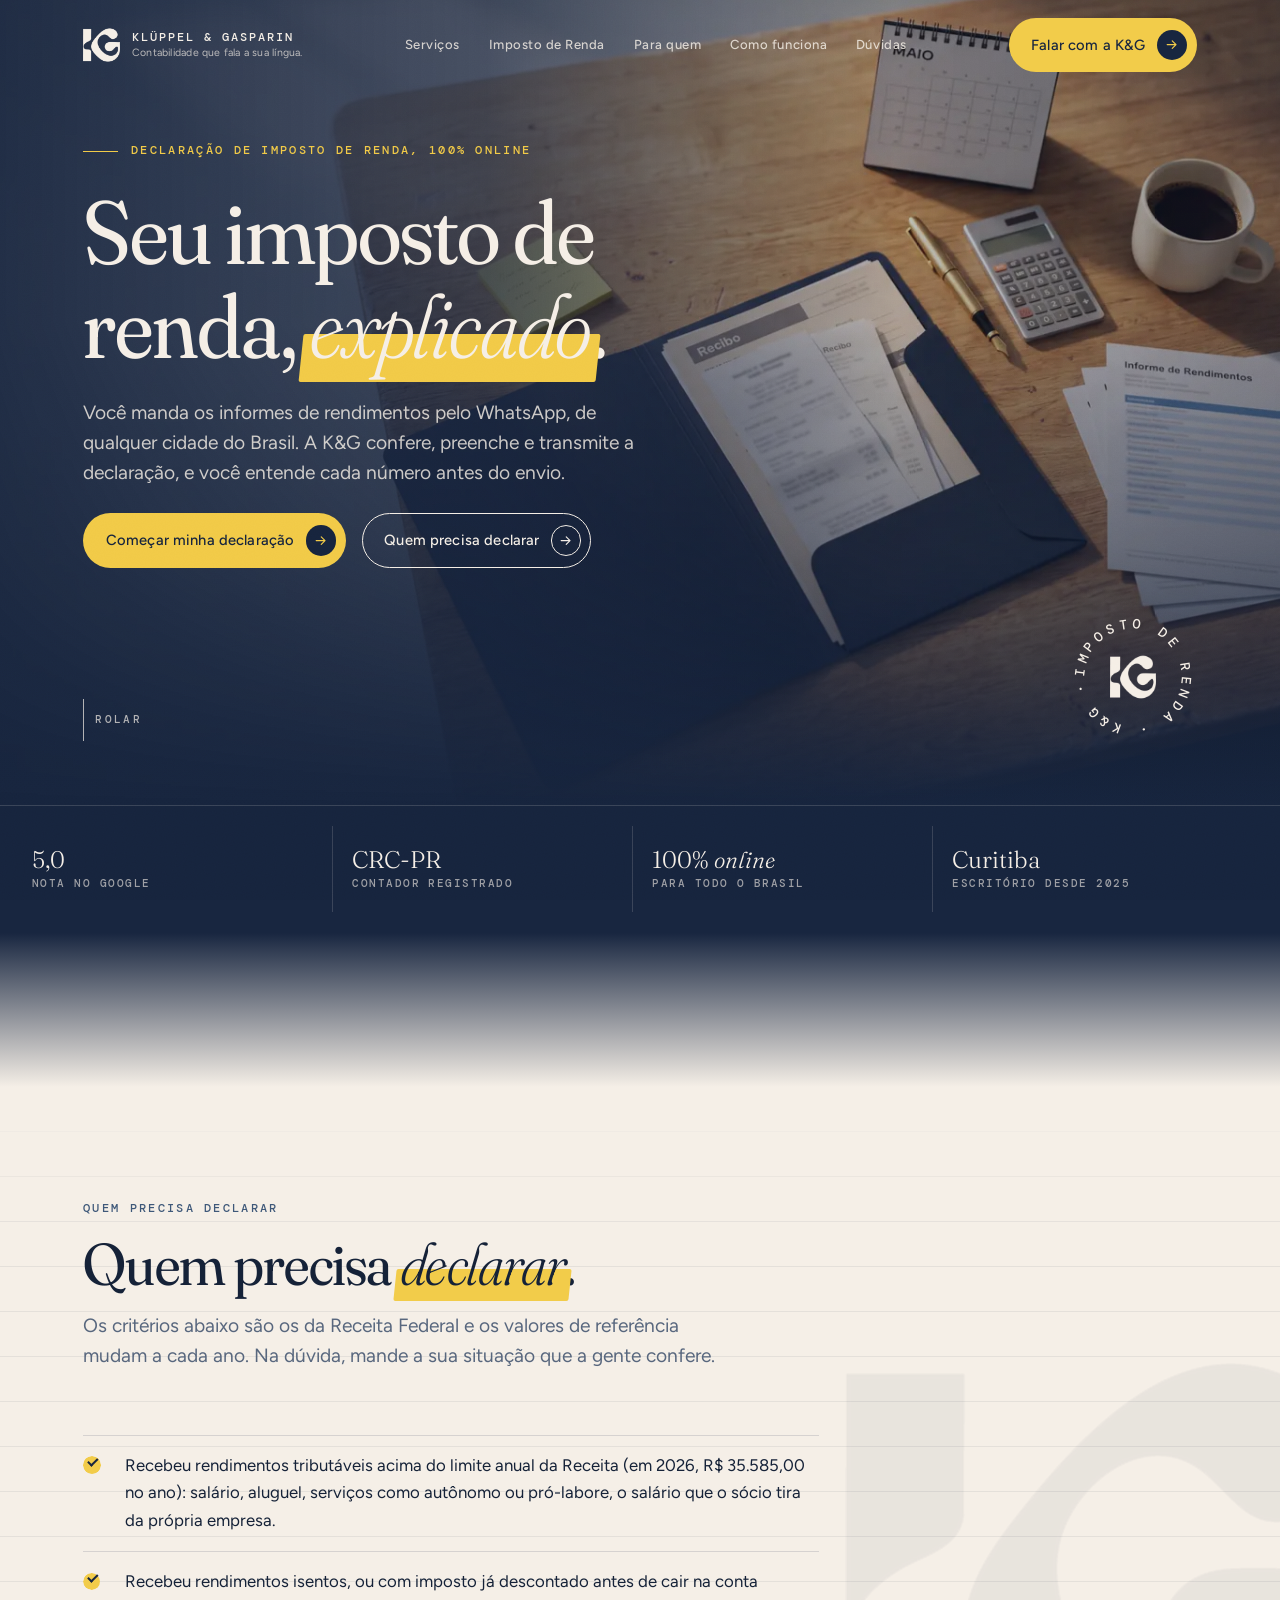
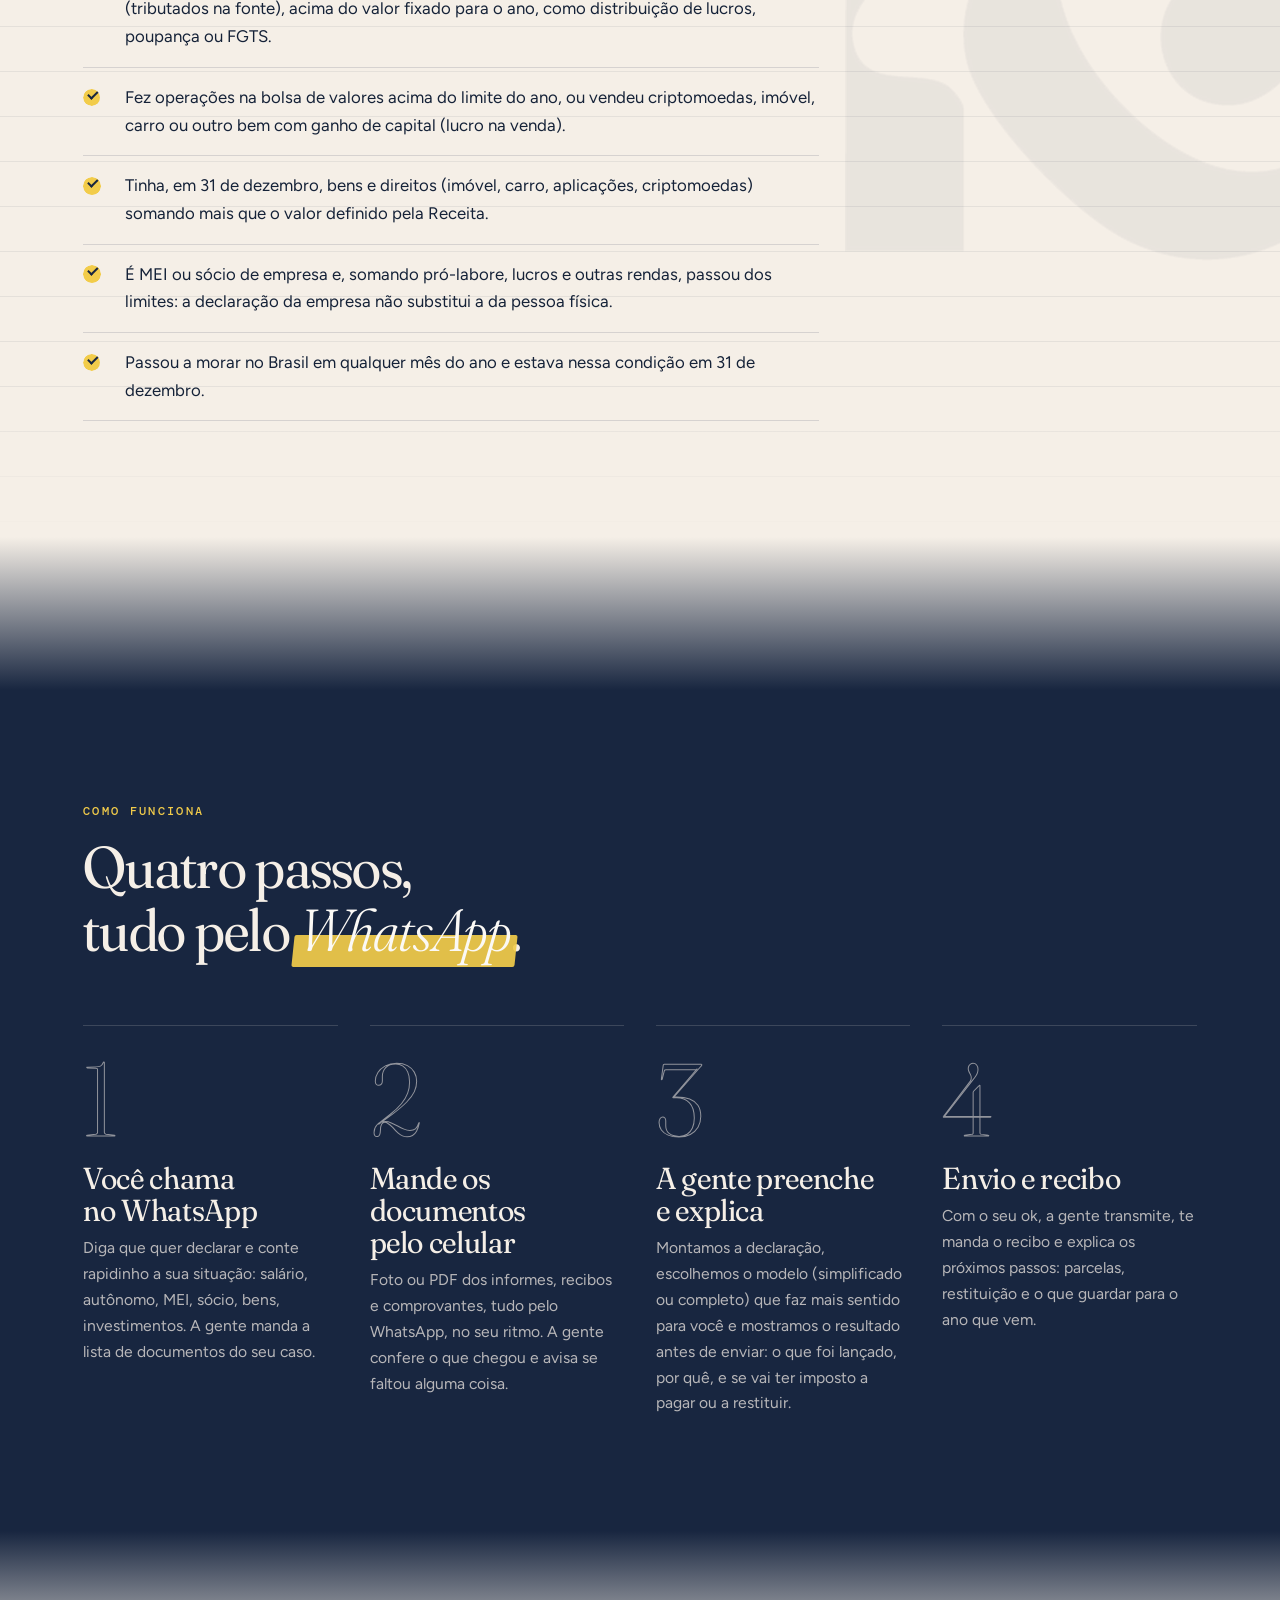
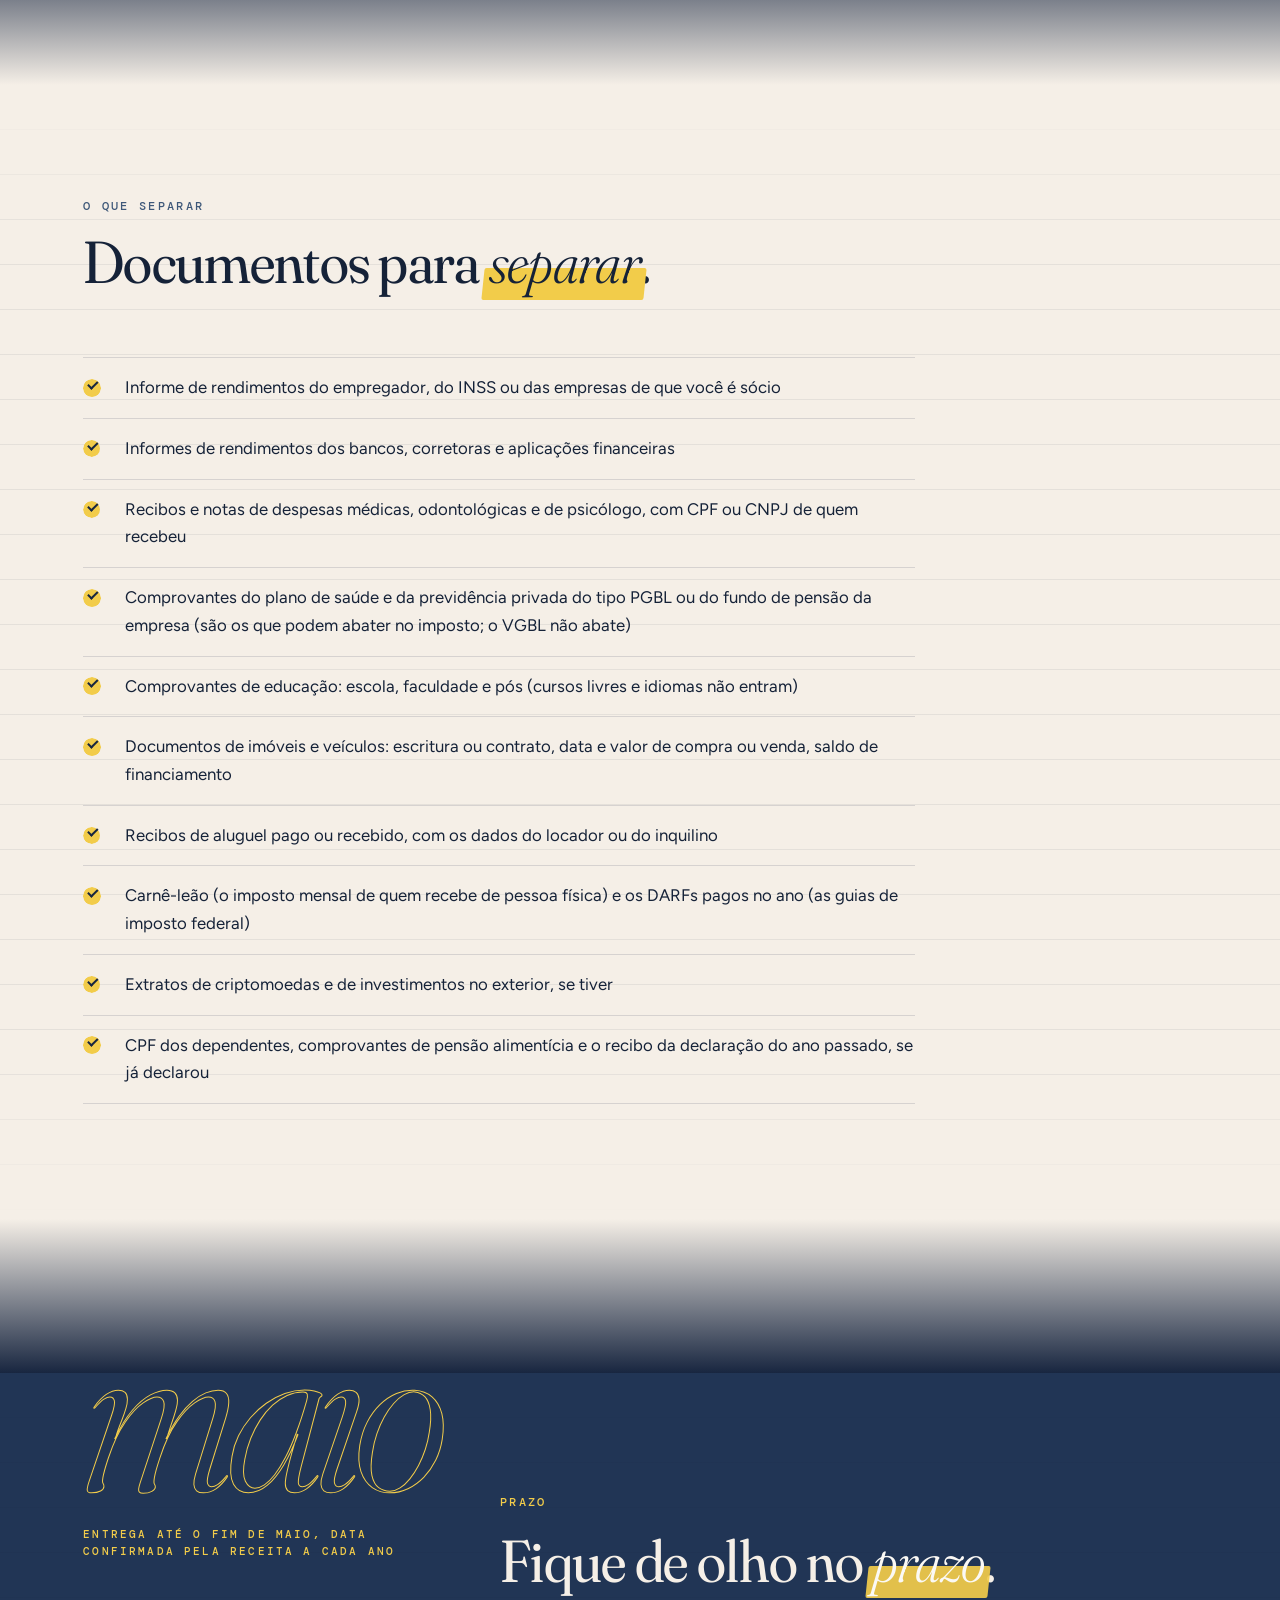
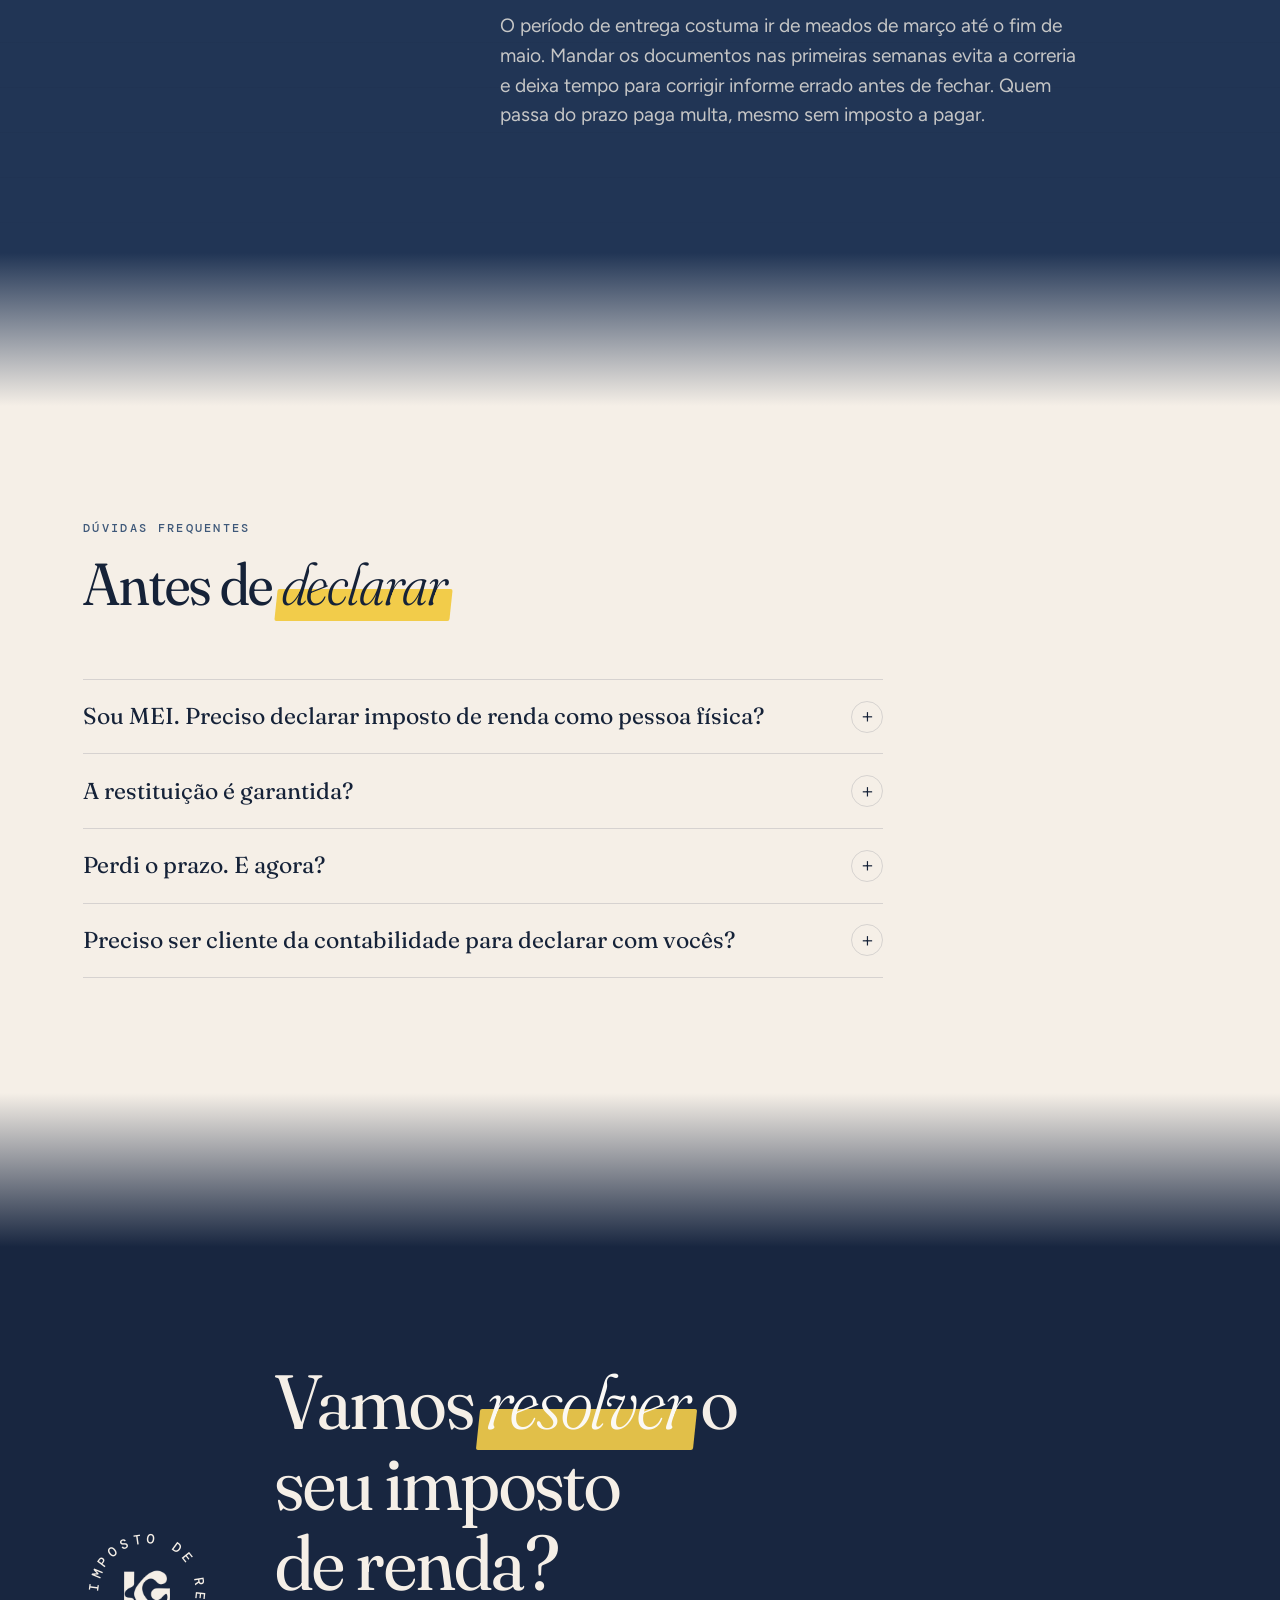
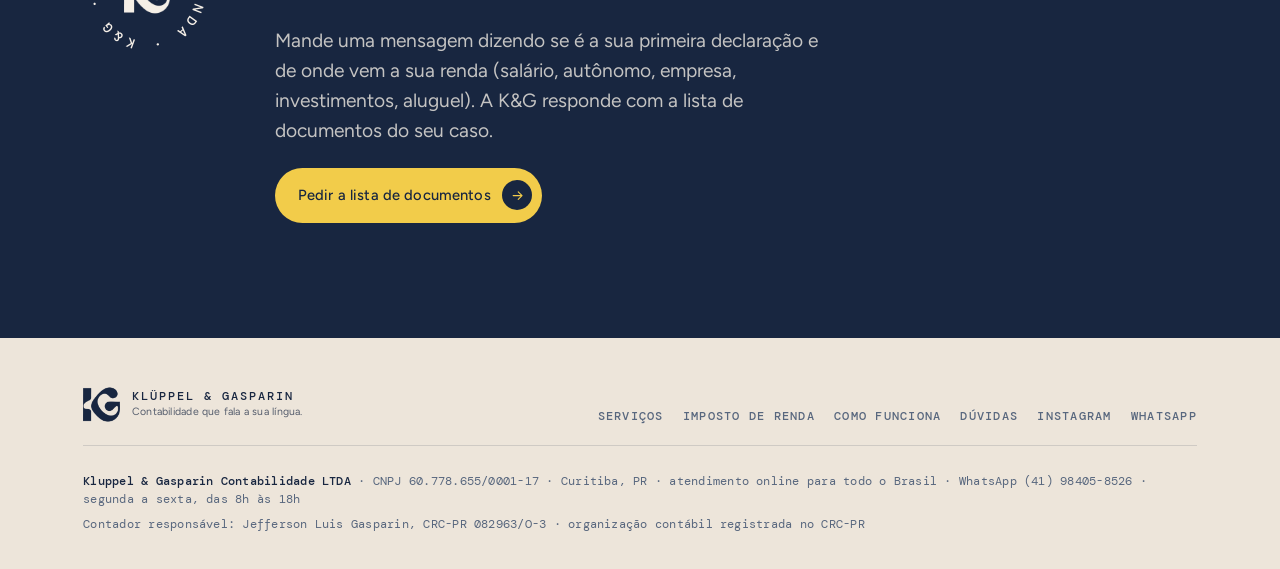
==== commit e0a3a8f7: "Revisão: selo, marca-texto, foco, âncoras, para quem, voz da copy Co-Authored-By: Claude Fable 5.1 <" ====
--- a/imposto-de-renda/index.html
+++ b/imposto-de-renda/index.html
@@ -56,7 +56,7 @@
       <a href="https://wa.me/5541984058526?text=Oi%2C%20K%26G%21%20Quero%20fazer%20a%20minha%20declara%C3%A7%C3%A3o%20de%20imposto%20de%20renda%20com%20voc%C3%AAs.%20O%20que%20preciso%20mandar%3F" class="btn btn-amarelo" target="_blank" rel="noopener">Começar minha declaração<i><svg viewBox="0 0 24 24" fill="none" stroke="currentColor" stroke-width="1.8" stroke-linecap="round" stroke-linejoin="round"><path d="M5 12h14M13 6l6 6-6 6"/></svg></i></a>
       <a href="#quem-declara" class="btn btn-linha">Quem precisa declarar<i><svg viewBox="0 0 24 24" fill="none" stroke="currentColor" stroke-width="1.8" stroke-linecap="round" stroke-linejoin="round"><path d="M5 12h14M13 6l6 6-6 6"/></svg></i></a>
     </div>
-    <div class="hero-pe"><div class="rolar"><i></i>rolar</div><div class="selo" aria-hidden="true"><svg viewBox="0 0 100 100"><defs><path id="selo-c" d="M50,50 m-38,0 a38,38 0 1,1 76,0 a38,38 0 1,1 -76,0"/></defs><text><textPath href="#selo-c">imposto de renda · declaração online · todo o brasil · </textPath></text></svg><img src="../assets/img/monograma-marfim.png" alt=""></div></div>
+    <div class="hero-pe"><div class="rolar"><i></i>rolar</div><div class="selo" aria-hidden="true"><svg viewBox="0 0 100 100"><defs><path id="selo-a" d="M50,50 m-38,0 a38,38 0 1,1 76,0 a38,38 0 1,1 -76,0"/></defs><text><textPath href="#selo-a">imposto de renda · k&amp;g · </textPath></text></svg><img src="../assets/img/monograma-marfim.png" alt=""></div></div>
   </div>
 </section>
 <div class="prova" aria-label="Credenciais">
@@ -78,7 +78,7 @@
       <h2>Quem precisa <em class="marca">declarar</em>.</h2>
       <p class="lead">Os critérios abaixo são os da Receita Federal e os valores de referência mudam a cada ano. Na dúvida, mande a sua situação que a gente confere.</p>
     </div>
-    <ul class="lista-check reveal"><li>Recebeu rendimentos tributáveis acima do limite anual da Receita: salário, aluguel, serviços como autônomo ou pró-labore (o salário que o sócio tira da própria empresa).</li><li>Recebeu rendimentos isentos, ou com imposto já descontado antes de cair na conta (tributados na fonte), acima do valor fixado para o ano, como distribuição de lucros, poupança ou FGTS.</li><li>Fez operações na bolsa de valores acima do limite do ano, ou vendeu criptomoedas, imóvel, carro ou outro bem com ganho de capital (lucro na venda).</li><li>Tinha, em 31 de dezembro, bens e direitos (imóvel, carro, aplicações, criptomoedas) somando mais que o valor definido pela Receita.</li><li>É MEI ou sócio de empresa e, somando pró-labore, lucros e outras rendas, passou dos limites: a declaração da empresa não substitui a da pessoa física.</li><li>Passou a morar no Brasil em qualquer mês do ano e estava nessa condição em 31 de dezembro.</li></ul>
+    <ul class="lista-check reveal"><li>Recebeu rendimentos tributáveis acima do limite anual da Receita (em 2026, R$ 35.585,00 no ano): salário, aluguel, serviços como autônomo ou pró-labore, o salário que o sócio tira da própria empresa.</li><li>Recebeu rendimentos isentos, ou com imposto já descontado antes de cair na conta (tributados na fonte), acima do valor fixado para o ano, como distribuição de lucros, poupança ou FGTS.</li><li>Fez operações na bolsa de valores acima do limite do ano, ou vendeu criptomoedas, imóvel, carro ou outro bem com ganho de capital (lucro na venda).</li><li>Tinha, em 31 de dezembro, bens e direitos (imóvel, carro, aplicações, criptomoedas) somando mais que o valor definido pela Receita.</li><li>É MEI ou sócio de empresa e, somando pró-labore, lucros e outras rendas, passou dos limites: a declaração da empresa não substitui a da pessoa física.</li><li>Passou a morar no Brasil em qualquer mês do ano e estava nessa condição em 31 de dezembro.</li></ul>
   </div>
 </section>
 
@@ -89,7 +89,7 @@
       <p class="rotulo">como funciona</p>
       <h2>Quatro passos, tudo pelo <em class="marca">WhatsApp</em>.</h2>
     </div>
-    <div class="passos"><div class="passo reveal d0"><i>1</i><h3>Você chama no WhatsApp</h3><p>Diz que quer declarar e conta rapidinho a sua situação: salário, autônomo, MEI, sócio, bens, investimentos. A gente te manda a lista de documentos do seu caso.</p></div><div class="passo reveal d1"><i>2</i><h3>Manda os documentos pelo celular</h3><p>Foto ou PDF dos informes, recibos e comprovantes, tudo pelo WhatsApp, no seu ritmo. A gente confere o que chegou e avisa se faltou alguma coisa.</p></div><div class="passo reveal d2"><i>3</i><h3>A gente preenche e explica</h3><p>Montamos a declaração, escolhemos o modelo (simplificado ou completo) que faz mais sentido para você e mostramos o resultado antes de enviar: o que foi lançado, por quê, e se vai ter imposto a pagar ou a restituir.</p></div><div class="passo reveal d3"><i>4</i><h3>Envio e recibo</h3><p>Com o seu ok, a gente transmite, te manda o recibo e explica os próximos passos: parcelas, restituição e o que guardar para o ano que vem.</p></div></div>
+    <div class="passos"><div class="passo reveal d0"><i>1</i><h3>Você chama no WhatsApp</h3><p>Diga que quer declarar e conte rapidinho a sua situação: salário, autônomo, MEI, sócio, bens, investimentos. A gente manda a lista de documentos do seu caso.</p></div><div class="passo reveal d1"><i>2</i><h3>Mande os documentos pelo celular</h3><p>Foto ou PDF dos informes, recibos e comprovantes, tudo pelo WhatsApp, no seu ritmo. A gente confere o que chegou e avisa se faltou alguma coisa.</p></div><div class="passo reveal d2"><i>3</i><h3>A gente preenche e explica</h3><p>Montamos a declaração, escolhemos o modelo (simplificado ou completo) que faz mais sentido para você e mostramos o resultado antes de enviar: o que foi lançado, por quê, e se vai ter imposto a pagar ou a restituir.</p></div><div class="passo reveal d3"><i>4</i><h3>Envio e recibo</h3><p>Com o seu ok, a gente transmite, te manda o recibo e explica os próximos passos: parcelas, restituição e o que guardar para o ano que vem.</p></div></div>
   </div>
 </section>
 
@@ -135,11 +135,11 @@
 <div class="faixa to-escuro"></div>
 <section class="bloco escuro final" id="contato">
   <div class="wrap">
-    <div class="selo" aria-hidden="true"><svg viewBox="0 0 100 100"><defs><path id="selo-c" d="M50,50 m-38,0 a38,38 0 1,1 76,0 a38,38 0 1,1 -76,0"/></defs><text><textPath href="#selo-c">imposto de renda · declaração online · todo o brasil · </textPath></text></svg><img src="../assets/img/monograma-marfim.png" alt=""></div>
+    <div class="selo" aria-hidden="true"><svg viewBox="0 0 100 100"><defs><path id="selo-b" d="M50,50 m-38,0 a38,38 0 1,1 76,0 a38,38 0 1,1 -76,0"/></defs><text><textPath href="#selo-b">imposto de renda · k&amp;g · </textPath></text></svg><img src="../assets/img/monograma-marfim.png" alt=""></div>
     <div class="final-texto reveal">
       <h2>Vamos <em class="marca">resolver</em> o seu imposto de renda?</h2>
       <p class="lead">Mande uma mensagem dizendo se é a sua primeira declaração e de onde vem a sua renda (salário, autônomo, empresa, investimentos, aluguel). A K&amp;G responde com a lista de documentos do seu caso.</p>
-      <div><a href="https://wa.me/5541984058526?text=Oi%2C%20K%26G%21%20Quero%20declarar%20o%20imposto%20de%20renda%20com%20voc%C3%AAs.%20Podem%20me%20mandar%20a%20lista%20de%20documentos%20do%20meu%20caso%3F" class="btn btn-amarelo" target="_blank" rel="noopener">Pedir a lista de documentos<i><svg viewBox="0 0 24 24" fill="none" stroke="currentColor" stroke-width="1.8" stroke-linecap="round" stroke-linejoin="round"><path d="M5 12h14M13 6l6 6-6 6"/></svg></i></a></div>
+      <div><a href="https://wa.me/5541984058526?text=Oi%2C%20K%26G%21%20Quero%20declarar%20o%20imposto%20de%20renda%20com%20voc%C3%AAs.%20%C3%89%20a%20minha%20primeira%20declara%C3%A7%C3%A3o%3F%20%5Bsim/n%C3%A3o%5D.%20Minha%20renda%20vem%20de%3A%20%5Bsal%C3%A1rio%2C%20aut%C3%B4nomo%2C%20empresa%2C%20investimentos%2C%20aluguel%5D.%20Podem%20me%20mandar%20a%20lista%20de%20documentos%3F" class="btn btn-amarelo" target="_blank" rel="noopener">Pedir a lista de documentos<i><svg viewBox="0 0 24 24" fill="none" stroke="currentColor" stroke-width="1.8" stroke-linecap="round" stroke-linejoin="round"><path d="M5 12h14M13 6l6 6-6 6"/></svg></i></a></div>
     </div>
   </div>
 </section>
@@ -158,7 +158,7 @@
       </nav>
     </div>
     <div class="legal">
-      <span><b>Kluppel &amp; Gasparin Contabilidade LTDA</b> · CNPJ 60.778.655/0001-17 · Curitiba, PR · atendimento online para todo o Brasil · WhatsApp (41) 98405-8526 · segunda a sexta, das 8h às 18h</span>
+      <span><b>Kluppel &amp; Gasparin Contabilidade LTDA</b> · CNPJ 60.778.655/0001-17 · Curitiba, PR · atendimento online para todo o Brasil · WhatsApp <span style="white-space:nowrap">(41) 98405-8526</span> · segunda a sexta, das 8h às 18h</span>
       <span>Contador responsável: Jefferson Luis Gasparin, CRC-PR 082963/O-3 · organização contábil registrada no CRC-PR</span>
     </div>
   </div>
--- a/assets/site.css
+++ b/assets/site.css
@@ -39,9 +39,11 @@
 h3 { font-size: clamp(1.35rem, 2.4vw, 1.9rem); font-variation-settings: "SOFT" 40, "opsz" 72; }
 p { margin: 0; }
 :focus-visible { outline: 2px solid var(--amarelo); outline-offset: 3px; border-radius: 2px; }
+.claro :focus-visible, .rodape :focus-visible, .servicos :focus-visible { outline-color: var(--navy); }
+section[id] { scroll-margin-top: 5rem; }
 
 /* palavra marcada: itálico com marca-texto amarelo (os posts dela usam isso) */
-.marca { font-style: italic; font-weight: 300; position: relative; white-space: nowrap; }
+.marca { font-style: italic; font-weight: 300; position: relative; white-space: nowrap; isolation: isolate; }
 .marca::before {
   content: ""; position: absolute; inset: 58% -.08em -.02em -.1em; z-index: -1;
   background: var(--amarelo); border-radius: 2px; transform: skewX(-6deg) scaleX(0); transform-origin: left;
@@ -142,7 +144,7 @@
 .selo { width: clamp(6.5rem, 10vw, 8.5rem); aspect-ratio: 1; position: relative; display: grid; place-items: center; flex: none; }
 .selo svg { position: absolute; inset: 0; animation: gira 26s linear infinite; }
 .selo:hover svg { animation-duration: 9s; }
-.selo text { font: 500 .62rem var(--mono); letter-spacing: .3em; text-transform: uppercase; fill: currentColor; }
+.selo text { font: 500 .66rem var(--mono); letter-spacing: .34em; text-transform: uppercase; fill: currentColor; }
 .selo img { width: 36%; }
 @keyframes gira { to { transform: rotate(360deg); } }
 @media (prefers-reduced-motion: reduce) { .selo svg { animation: none; } }
@@ -328,12 +330,14 @@
 }
 
 /* para quem */
-.perfis { display: grid; grid-template-columns: repeat(3, minmax(0, 1fr)); gap: 0 3rem; border-top: 1px solid var(--fio-claro); }
+.perfis { display: grid; grid-template-columns: repeat(2, minmax(0, 1fr)); gap: 0 5rem; border-top: 1px solid var(--fio-claro); }
+.perfil:nth-child(even) { transform: translateY(2.2rem); }
+.perfil:nth-child(odd) { padding-right: 1rem; }
 .perfil { padding: 1.6rem 0; border-bottom: 1px solid var(--fio-claro); display: grid; gap: .45rem; position: relative; }
 .perfil::before { content: ""; position: absolute; left: 0; top: -1px; width: 2.2rem; height: 1px; background: var(--amarelo); }
 .perfil h3 { font-size: 1.35rem; }
 .perfil p { color: rgba(245, 239, 231, .72); font-size: .96rem; }
-@media (max-width: 860px) { .perfis { grid-template-columns: 1fr; } }
+@media (max-width: 860px) { .perfis { grid-template-columns: 1fr; } .perfil:nth-child(even) { transform: none; } }
 
 /* bloco irpf da home: foto em moldura com a palavra vazada sobreposta */
 .irpf .wrap { grid-template-columns: minmax(0, 1fr) minmax(0, .95fr); }
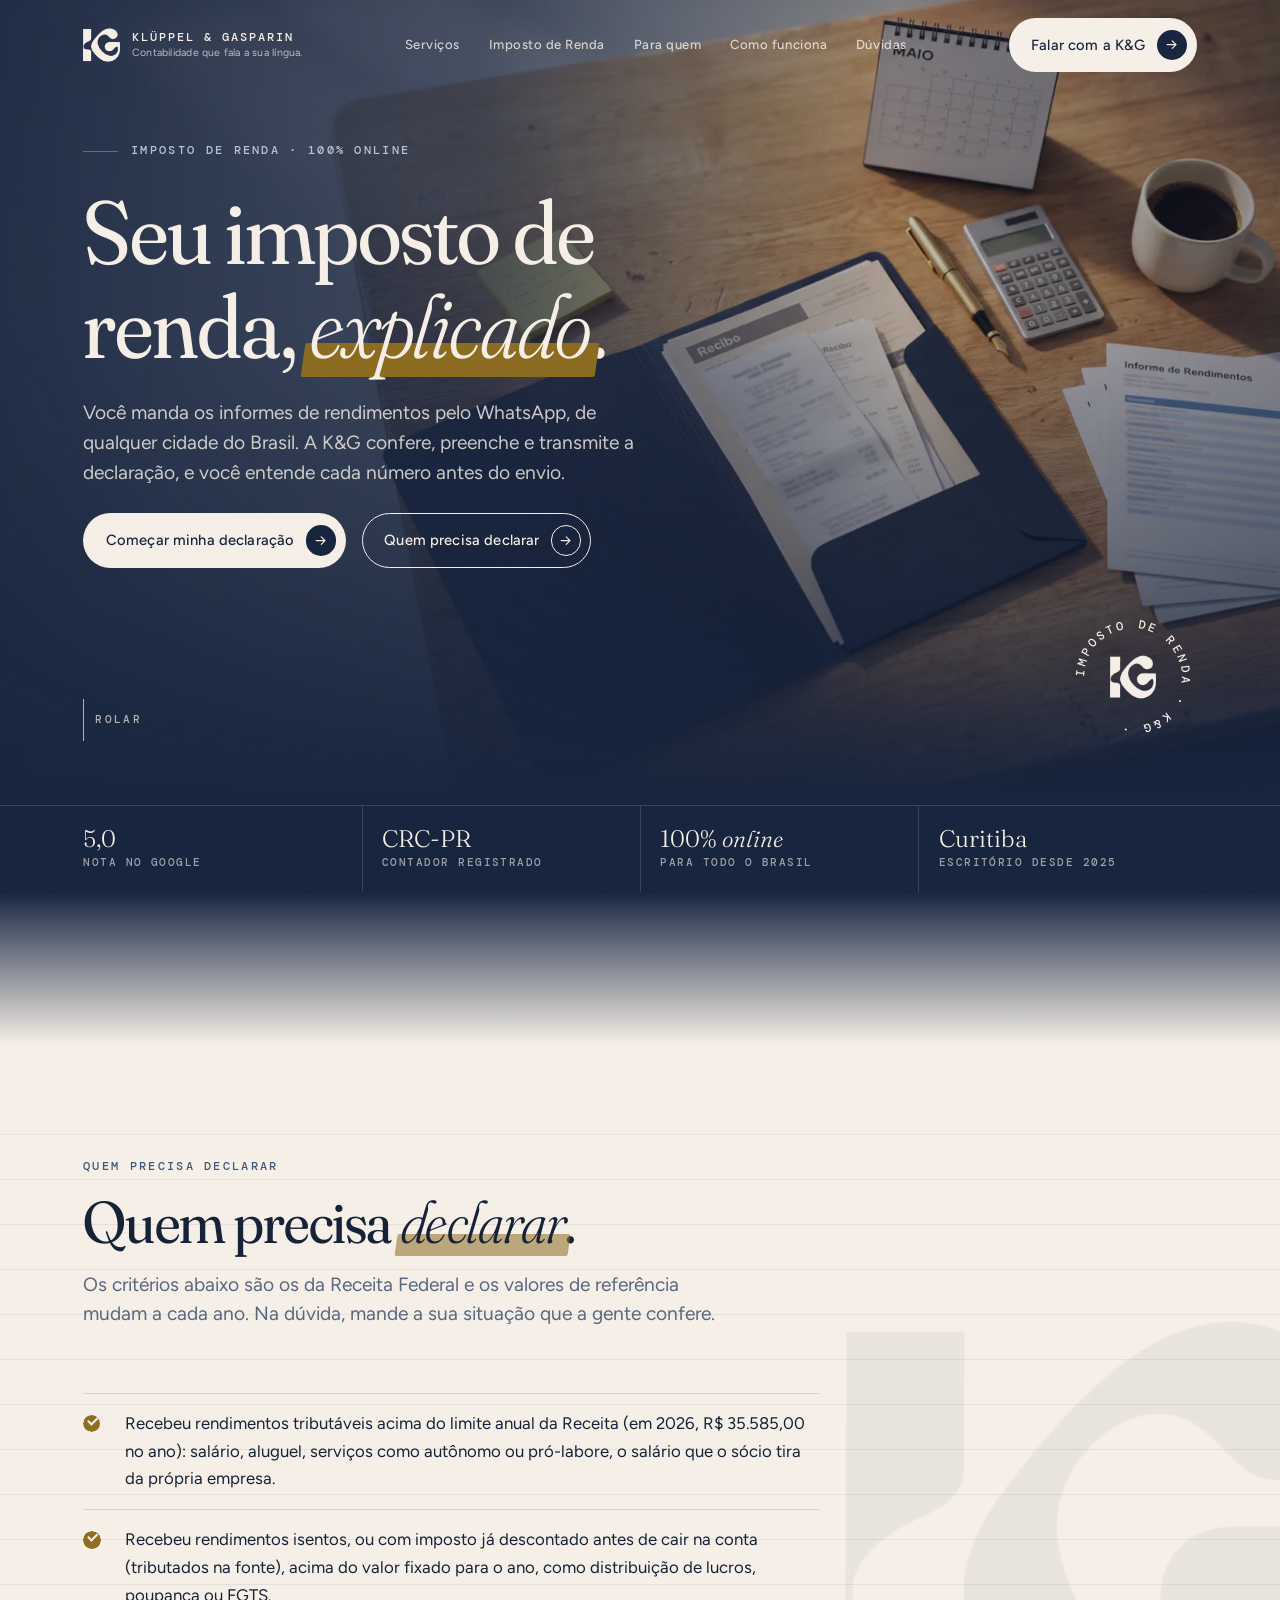
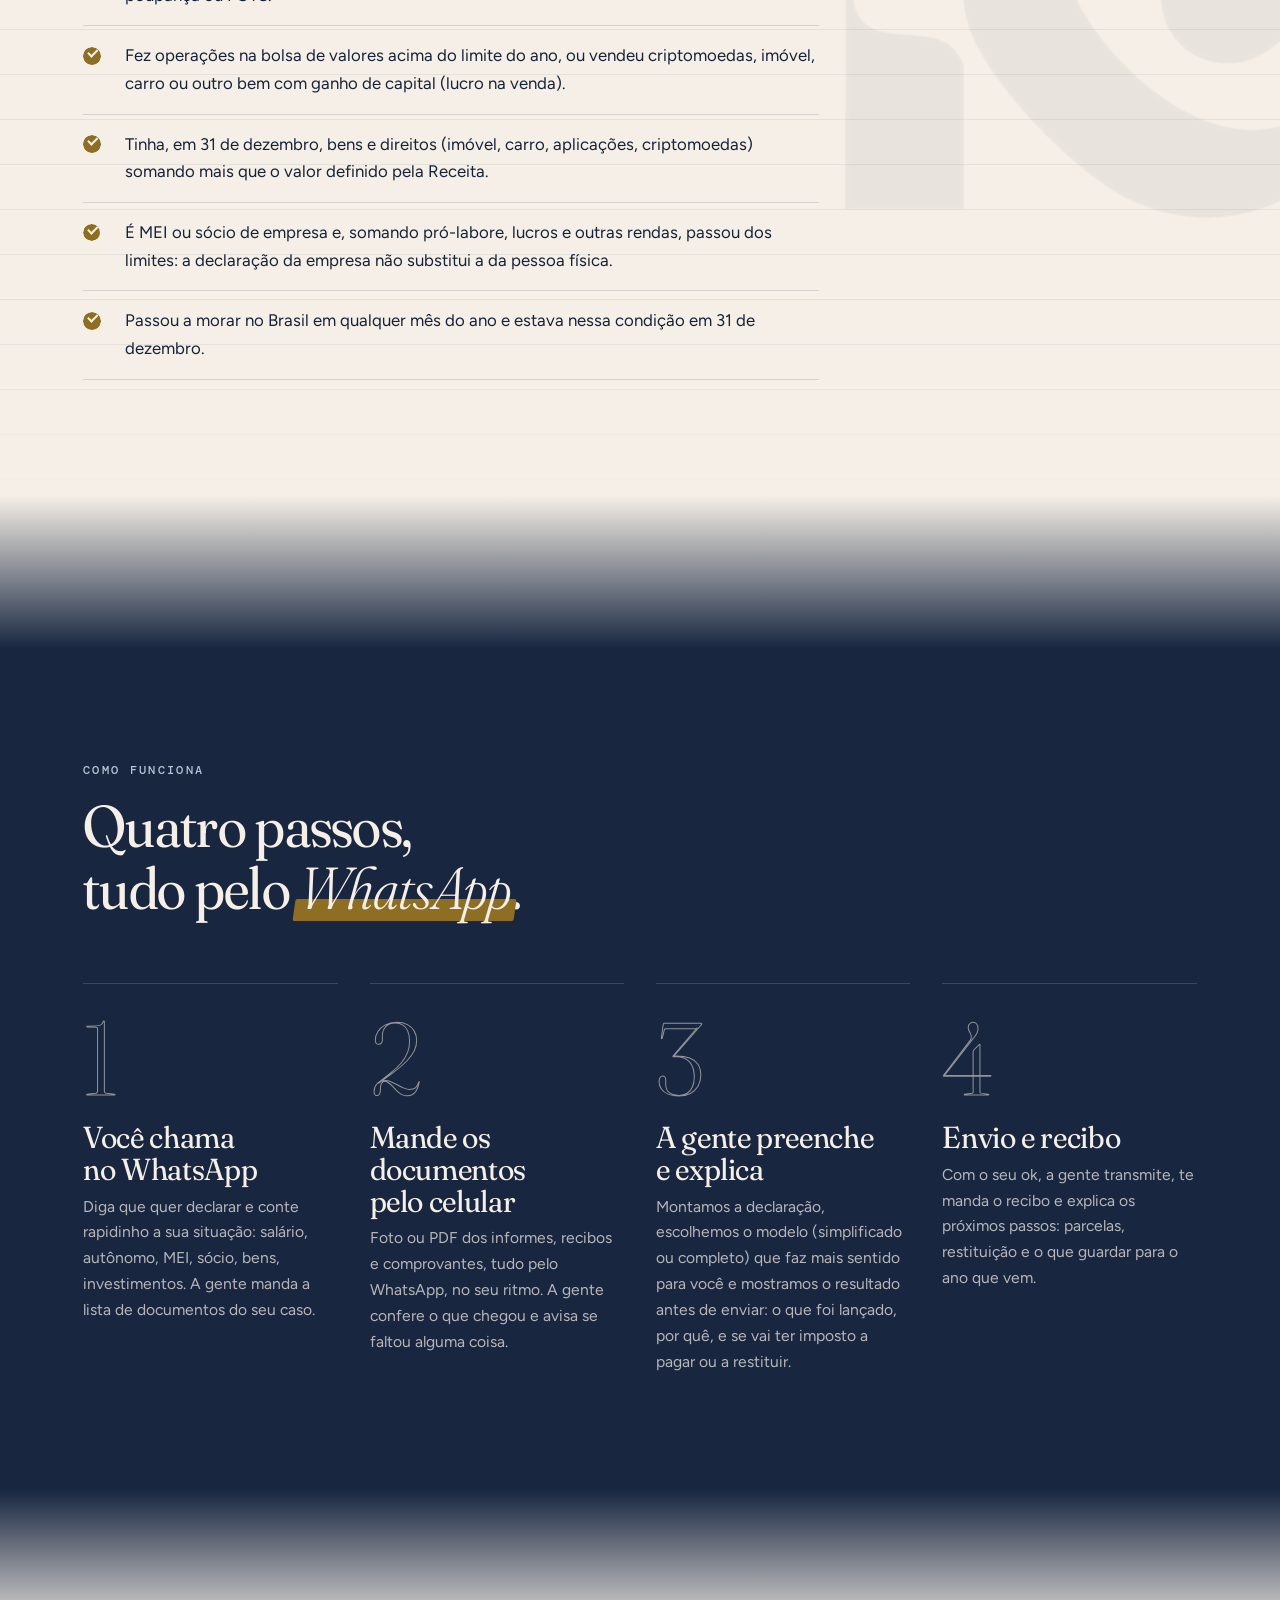
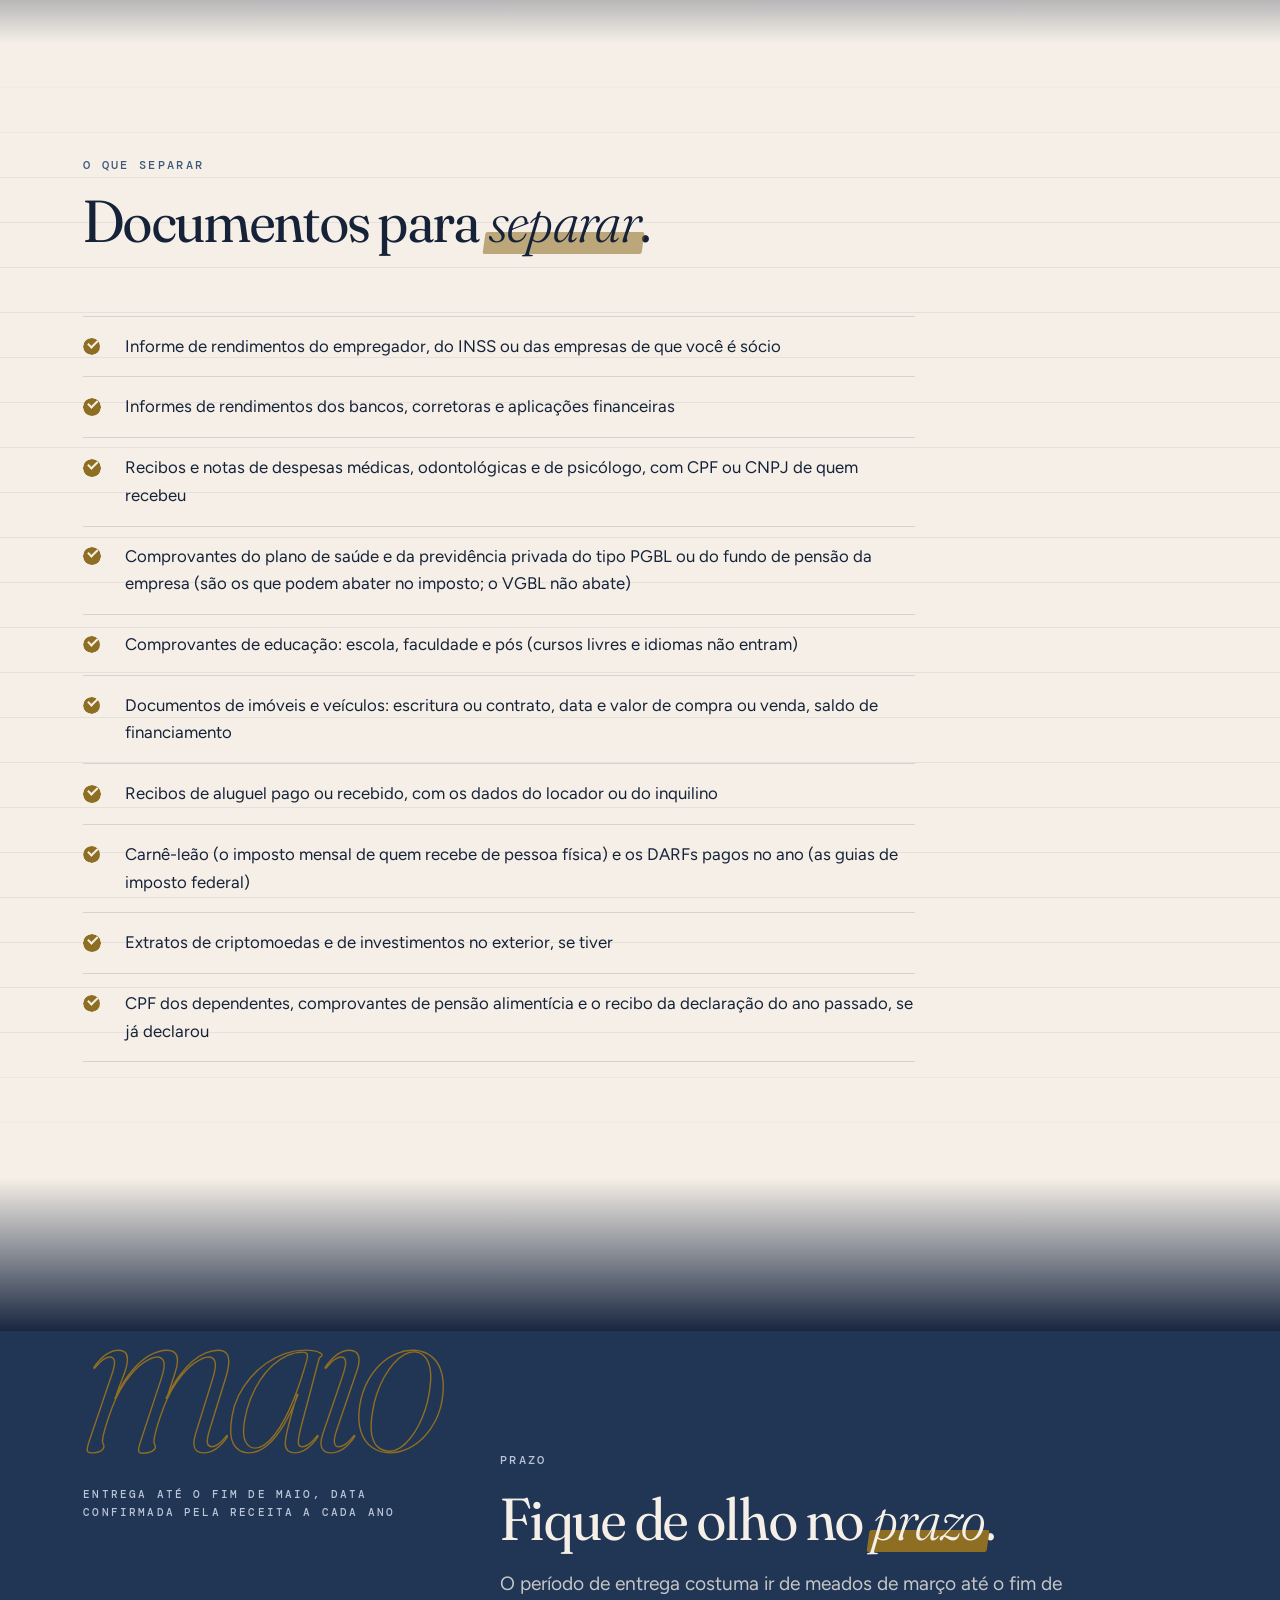
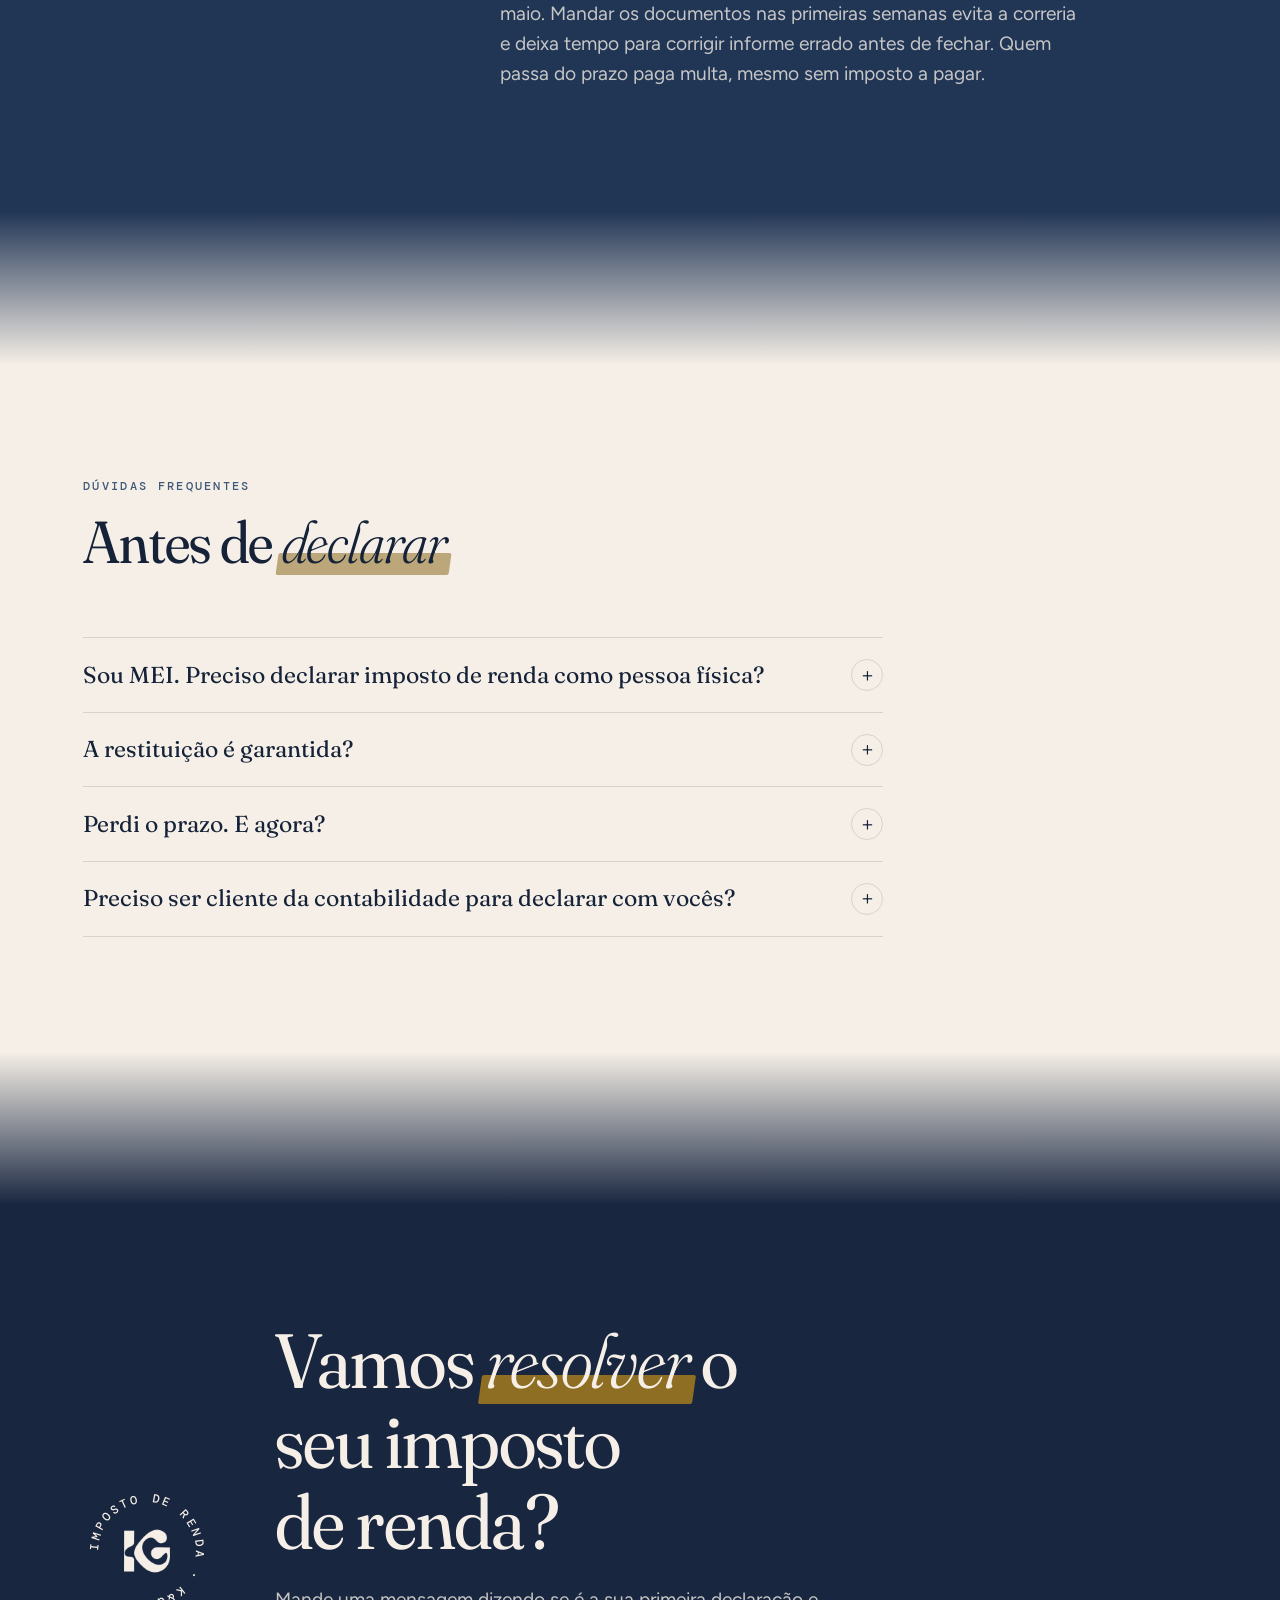
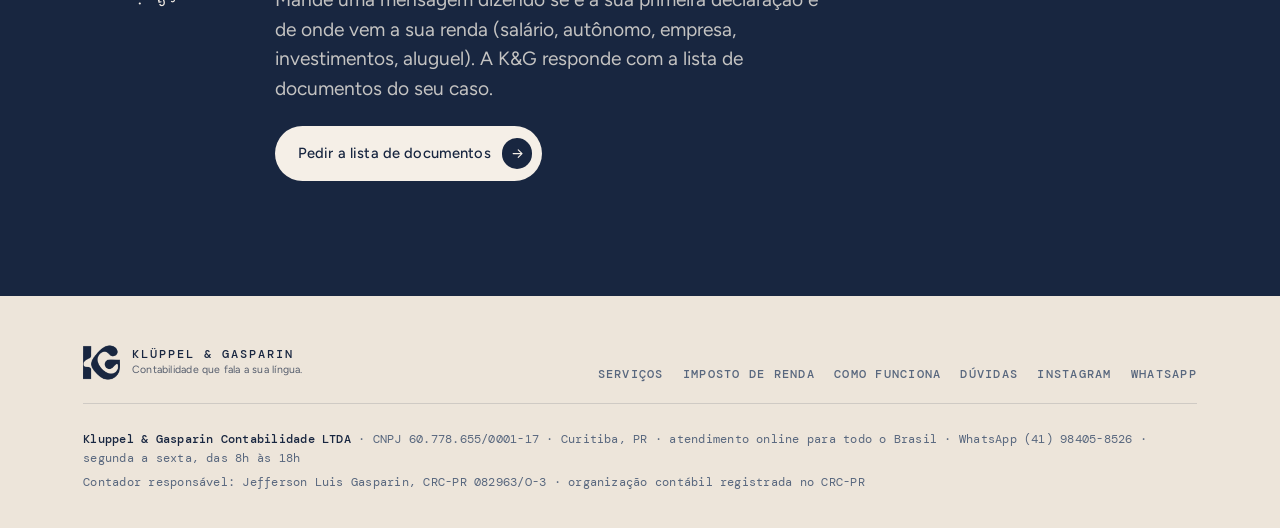
==== commit 6601dcf9: "Cores da marca (sem amarelo nos botões, ouro velho só em detalhe), botões e textos otimizados no cel" ====
--- a/imposto-de-renda/index.html
+++ b/imposto-de-renda/index.html
@@ -40,16 +40,25 @@
       <a href="../#como-funciona">Como funciona</a>
       <a href="../#duvidas">Dúvidas</a>
     </nav>
-    <a href="https://wa.me/5541984058526?text=Oi%2C%20K%26G%21%20Quero%20conversar%20sobre%20a%20contabilidade%20do%20meu%20neg%C3%B3cio." class="btn btn-amarelo" target="_blank" rel="noopener">Falar com a K&amp;G<i><svg viewBox="0 0 24 24" fill="none" stroke="currentColor" stroke-width="1.8" stroke-linecap="round" stroke-linejoin="round"><path d="M5 12h14M13 6l6 6-6 6"/></svg></i></a>
+    <a href="https://wa.me/5541984058526?text=Oi%2C%20K%26G%21%20Quero%20conversar%20sobre%20a%20contabilidade%20do%20meu%20neg%C3%B3cio." class="btn btn-amarelo btn-topo" target="_blank" rel="noopener">Falar com a K&amp;G<i><svg viewBox="0 0 24 24" fill="none" stroke="currentColor" stroke-width="1.8" stroke-linecap="round" stroke-linejoin="round"><path d="M5 12h14M13 6l6 6-6 6"/></svg></i></a>
+    <button class="menu-botao" type="button" aria-expanded="false" aria-controls="menu-cel"><span></span><span></span><b>Menu</b></button>
   </div>
 </header>
+<nav class="menu-cel" id="menu-cel" aria-label="Menu" hidden>
+  <a href="../#servicos">Serviços</a>
+  <a href="../imposto-de-renda/">Imposto de Renda</a>
+  <a href="../#para-quem">Para quem</a>
+  <a href="../#como-funciona">Como funciona</a>
+  <a href="../#duvidas">Dúvidas</a>
+  <a href="https://wa.me/5541984058526?text=Oi%2C%20K%26G%21%20Quero%20conversar%20sobre%20a%20contabilidade%20do%20meu%20neg%C3%B3cio." class="btn btn-amarelo" target="_blank" rel="noopener">Falar com a K&amp;G<i><svg viewBox="0 0 24 24" fill="none" stroke="currentColor" stroke-width="1.8" stroke-linecap="round" stroke-linejoin="round"><path d="M5 12h14M13 6l6 6-6 6"/></svg></i></a>
+</nav>
 
 <main>
 <section class="hero hero-pag" id="inicio">
   <div class="hero-foto"><picture><source media="(max-width: 760px)" srcset="../assets/img/irpf-celular.webp" type="image/webp"><source media="(max-width: 760px)" srcset="../assets/img/irpf-celular.jpg"><source srcset="../assets/img/irpf-2560.webp 2560w, ../assets/img/irpf-1600.webp 1600w" sizes="100vw" type="image/webp"><img src="../assets/img/irpf-2560.jpg" srcset="../assets/img/irpf-2560.jpg 2560w, ../assets/img/irpf-1600.jpg 1600w" sizes="100vw" alt="Pasta azul com recibos, calculadora, calendário de maio e informe de rendimentos sobre a mesa" fetchpriority="high"></picture></div>
   <div class="hero-veu"></div>
   <div class="wrap">
-    <p class="rotulo">Declaração de imposto de renda, 100% online</p>
+    <p class="rotulo">Imposto de renda · 100% online</p>
     <h1>Seu imposto de renda, <em class="marca">explicado</em>.</h1>
     <p class="lead">Você manda os informes de rendimentos pelo WhatsApp, de qualquer cidade do Brasil. A K&amp;G confere, preenche e transmite a declaração, e você entende cada número antes do envio.</p>
     <div class="hero-acoes">
@@ -163,6 +172,9 @@
     </div>
   </div>
 </footer>
+<div class="barra-cel" aria-hidden="true">
+  <a href="https://wa.me/5541984058526?text=Oi%2C%20K%26G%21%20Vim%20pelo%20site%20e%20quero%20conversar%20sobre%20a%20minha%20situa%C3%A7%C3%A3o." class="btn btn-amarelo" target="_blank" rel="noopener" tabindex="-1">Falar no WhatsApp<i><svg viewBox="0 0 24 24" fill="none" stroke="currentColor" stroke-width="1.8" stroke-linecap="round" stroke-linejoin="round"><path d="M5 12h14M13 6l6 6-6 6"/></svg></i></a>
+</div>
 <script src="../assets/site.js"></script>
 </body>
 </html>
--- a/assets/site.css
+++ b/assets/site.css
@@ -1,5 +1,5 @@
 /* K&G Contabilidade · prévia RK Performance (13/10/2026)
-   Paleta medida nos posts da K&G: marinho, ardósia, marfim, amarelo marca-texto.
+   Paleta do site e dos posts da K&G: marinho, ardósia, marfim e o azul-claro do site deles (amarelo só bem escuro, em detalhe de destaque; nunca em botão).
    Tipografia: Fraunces (display) + Figtree (texto) + DM Mono (rótulos e números). */
 
 :root {
@@ -14,8 +14,8 @@
   --cinza: #58677E;
   --fio: rgba(24, 38, 64, .14);
   --fio-claro: rgba(245, 239, 231, .16);
-  --amarelo: #F2CC4A;
-  --amarelo-2: #E3B92E;
+  --acento: #B8C5D6;  /* azul-claro do CSS do site deles: rótulos e fios no escuro */
+  --ouro: #8E6E22;    /* amarelo bem escuro: só detalhes de destaque (palavra marcada, cantoneiras, fios, pontos) */
   --display: "Fraunces", "Newsreader", Georgia, serif;
   --texto: "Figtree", "Segoe UI", system-ui, sans-serif;
   --mono: "DM Mono", "IBM Plex Mono", ui-monospace, Consolas, monospace;
@@ -38,23 +38,23 @@
 h2 { font-size: clamp(2.1rem, 4.8vw, 3.7rem); font-variation-settings: "SOFT" 50, "opsz" 120; }
 h3 { font-size: clamp(1.35rem, 2.4vw, 1.9rem); font-variation-settings: "SOFT" 40, "opsz" 72; }
 p { margin: 0; }
-:focus-visible { outline: 2px solid var(--amarelo); outline-offset: 3px; border-radius: 2px; }
+:focus-visible { outline: 2px solid var(--acento); outline-offset: 3px; border-radius: 2px; }
 .claro :focus-visible, .rodape :focus-visible, .servicos :focus-visible { outline-color: var(--navy); }
 section[id] { scroll-margin-top: 5rem; }
 
-/* palavra marcada: itálico com marca-texto amarelo (os posts dela usam isso) */
+/* palavra marcada: itálico com um traço largo em ouro velho por baixo (amarelo bem escuro, só em detalhe) */
 .marca { font-style: italic; font-weight: 300; position: relative; white-space: nowrap; isolation: isolate; }
 .marca::before {
-  content: ""; position: absolute; inset: 58% -.08em -.02em -.1em; z-index: -1;
-  background: var(--amarelo); border-radius: 2px; transform: skewX(-6deg) scaleX(0); transform-origin: left;
+  content: ""; position: absolute; inset: 66% -.06em .04em -.08em; z-index: -1;
+  background: var(--ouro); border-radius: 2px; transform: skewX(-8deg) scaleX(0); transform-origin: left;
   transition: transform .9s cubic-bezier(.2, .7, .2, 1) .25s;
 }
-.in .marca::before, .no-js .marca::before { transform: skewX(-6deg) scaleX(1); }
-.escuro .marca::before { opacity: .92; }
-.escuro .marca { color: var(--branco); }
+.in .marca::before, .no-js .marca::before { transform: skewX(-8deg) scaleX(1); }
+.escuro .marca { color: var(--marfim); }
+.claro .marca::before, .servicos .marca::before { opacity: .55; }
 
 .rotulo { font: 500 .72rem/1.3 var(--mono); letter-spacing: .2em; text-transform: uppercase; color: var(--ardosia); }
-.escuro .rotulo { color: var(--amarelo); }
+.escuro .rotulo { color: var(--acento); }
 .wrap { max-width: var(--larg); margin-inline: auto; padding-inline: var(--gutter); }
 .escuro { background: var(--navy); color: var(--marfim); }
 .claro { background: var(--marfim); color: var(--tinta); }
@@ -72,7 +72,7 @@
 .intro { position: fixed; inset: 0; z-index: 90; background: var(--navy); display: grid; place-items: center; pointer-events: none; animation: intro-some .5s ease 1.5s both; }
 .no-js .intro { display: none; }
 .intro .mono { width: clamp(64px, 10vw, 96px); animation: intro-sobe .9s cubic-bezier(.2, .7, .2, 1) both; }
-.intro i { display: block; height: 1px; width: 0; background: var(--amarelo); margin-top: 1.2rem; animation: intro-linha 1.1s ease .2s both; }
+.intro i { display: block; height: 1px; width: 0; background: var(--ouro); margin-top: 1.2rem; animation: intro-linha 1.1s ease .2s both; }
 @keyframes intro-some { to { opacity: 0; visibility: hidden; } }
 @keyframes intro-sobe { from { opacity: 0; transform: translateY(14px); } to { opacity: 1; transform: none; } }
 @keyframes intro-linha { to { width: clamp(64px, 10vw, 96px); } }
@@ -88,7 +88,7 @@
 .logo small { display: block; font: 400 .66rem/1.2 var(--texto); letter-spacing: .02em; opacity: .7; text-transform: none; margin-top: .15rem; }
 .menu { display: flex; gap: 1.8rem; font: 500 .82rem/1 var(--texto); letter-spacing: .04em; }
 .menu a { opacity: .82; padding: .4rem 0; border-bottom: 1px solid transparent; transition: opacity .3s, border-color .3s; }
-.menu a:hover { opacity: 1; border-color: var(--amarelo); }
+.menu a:hover { opacity: 1; border-color: var(--ouro); }
 @media (max-width: 860px) {
   .menu { display: none; }
   .topo .btn { white-space: nowrap; padding: .5rem .4rem .5rem .95rem; font-size: .78rem; gap: .5rem; }
@@ -107,17 +107,17 @@
 .btn:hover i { transform: rotate(-45deg); }
 .btn-claro { background: var(--marfim); color: var(--navy); }
 .btn-claro i { background: var(--navy); color: var(--marfim); }
-.btn-claro:hover { background: var(--amarelo); }
+.btn-claro:hover { background: var(--branco); }
 .btn-escuro { background: var(--navy); color: var(--marfim); }
-.btn-escuro i { background: var(--amarelo); color: var(--navy); }
+.btn-escuro i { background: var(--marfim); color: var(--navy); }
 .btn-escuro:hover { background: var(--navy-2); }
 .btn-linha { background: transparent; border-color: currentColor; color: inherit; }
 .btn-linha i { border: 1px solid currentColor; }
 .btn-linha:hover { background: rgba(245, 239, 231, .08); }
 .claro .btn-linha:hover { background: rgba(24, 38, 64, .06); }
-.btn-amarelo { background: var(--amarelo); color: var(--navy); }
-.btn-amarelo i { background: var(--navy); color: var(--amarelo); }
-.btn-amarelo:hover { background: var(--marfim); }
+.btn-amarelo { background: var(--marfim); color: var(--navy); }
+.btn-amarelo i { background: var(--navy); color: var(--marfim); }
+.btn-amarelo:hover { background: var(--branco); }
 @media (max-width: 480px) { .btn { white-space: normal; text-align: left; } }
 
 /* abertura */
@@ -130,8 +130,8 @@
   background: linear-gradient(90deg, rgba(24, 38, 64, .94) 0%, rgba(24, 38, 64, .78) 38%, rgba(24, 38, 64, .28) 70%, rgba(24, 38, 64, .45) 100%),
               linear-gradient(0deg, rgba(24, 38, 64, 1) 0%, rgba(24, 38, 64, .35) 32%, rgba(24, 38, 64, 0) 60%); }
 .hero .wrap { position: relative; width: 100%; padding-top: 9rem; padding-bottom: clamp(3rem, 6vw, 5rem); display: grid; gap: 1.6rem; }
-.hero .rotulo { display: flex; align-items: center; gap: .8rem; color: var(--amarelo); }
-.hero .rotulo::before { content: ""; width: 2.2rem; height: 1px; background: var(--amarelo); }
+.hero .rotulo { display: flex; align-items: center; gap: .8rem; color: var(--acento); }
+.hero .rotulo::before { content: ""; width: 2.2rem; height: 1px; background: var(--ouro); }
 .hero h1 { max-width: 12ch; }
 .hero .lead { color: rgba(245, 239, 231, .82); }
 .hero-acoes { display: flex; flex-wrap: wrap; gap: .8rem 1rem; align-items: center; }
@@ -144,7 +144,7 @@
 .selo { width: clamp(6.5rem, 10vw, 8.5rem); aspect-ratio: 1; position: relative; display: grid; place-items: center; flex: none; }
 .selo svg { position: absolute; inset: 0; animation: gira 26s linear infinite; }
 .selo:hover svg { animation-duration: 9s; }
-.selo text { font: 500 .66rem var(--mono); letter-spacing: .34em; text-transform: uppercase; fill: currentColor; }
+.selo text { font: 500 .58rem var(--mono); letter-spacing: .26em; text-transform: uppercase; fill: currentColor; }
 .selo img { width: 36%; }
 @keyframes gira { to { transform: rotate(360deg); } }
 @media (prefers-reduced-motion: reduce) { .selo svg { animation: none; } }
@@ -153,7 +153,7 @@
 .letreiro { background: var(--navy-2); color: var(--marfim); overflow: hidden; border-top: 1px solid var(--fio-claro); border-bottom: 1px solid var(--fio-claro); padding: .95rem 0; }
 .letreiro-faixa { display: flex; width: max-content; will-change: transform; }
 .letreiro span { font-family: var(--display); font-style: italic; font-weight: 300; font-size: 1.25rem; letter-spacing: .01em; margin-right: 2.6rem; display: inline-flex; align-items: center; gap: 2.6rem; white-space: nowrap; }
-.letreiro span::after { content: ""; width: .42rem; height: .42rem; border-radius: 50%; background: var(--amarelo); }
+.letreiro span::after { content: ""; width: .42rem; height: .42rem; border-radius: 50%; background: var(--ouro); }
 
 /* faixas de transição */
 .faixa { height: clamp(90px, 12vw, 160px); }
@@ -189,15 +189,21 @@
 
 /* serviços: lista editorial, sem cards */
 .servicos-lista { border-top: 1px solid var(--fio); }
-.servico { display: grid; grid-template-columns: 4.5rem minmax(0, 1.2fr) minmax(0, 1fr) auto; gap: 1.2rem 2rem; align-items: center; padding: clamp(1.4rem, 3vw, 2.2rem) 0; border-bottom: 1px solid var(--fio); position: relative; transition: padding-left .5s cubic-bezier(.2, .7, .2, 1); }
-.servico::before { content: ""; position: absolute; left: 0; top: 0; bottom: 0; width: 0; background: var(--amarelo); transition: width .5s cubic-bezier(.2, .7, .2, 1); opacity: .9; }
+.servico { display: grid; grid-template-columns: 4.5rem minmax(0, 1fr) minmax(0, 1.15fr); gap: 1.2rem 3rem; align-items: start; padding: clamp(1.6rem, 3vw, 2.4rem) 0; border-bottom: 1px solid var(--fio); position: relative; transition: padding-left .5s cubic-bezier(.2, .7, .2, 1); }
+.servico-corpo { display: grid; gap: 1.1rem; justify-items: start; }
+.servico::before { content: ""; position: absolute; left: 0; top: 0; bottom: 0; width: 0; background: var(--ouro); transition: width .5s cubic-bezier(.2, .7, .2, 1); opacity: .9; }
 .servico:hover { padding-left: 1.2rem; }
 .servico:hover::before { width: 4px; }
 .servico .num { font: 300 clamp(2rem, 3vw, 2.8rem)/1 var(--display); color: var(--ardosia-2); -webkit-text-stroke: 1px var(--ardosia-2); -webkit-text-fill-color: transparent; }
 .servico h3 { font-size: clamp(1.5rem, 2.6vw, 2.2rem); }
 .servico p { color: var(--cinza); max-width: 30rem; }
 .servico.destaque h3 .marca { font-size: 1em; }
-@media (max-width: 960px) { .servico { grid-template-columns: 3rem 1fr; } .servico p, .servico .btn { grid-column: 2; } }
+@media (max-width: 960px) {
+  .servico { grid-template-columns: auto minmax(0, 1fr); gap: .9rem 1rem; align-items: baseline; }
+  .servico .num { font-size: 1.6rem; }
+  .servico-corpo { grid-column: 1 / -1; }
+  .servico:hover { padding-left: 0; }
+}
 .compactos { display: grid; grid-template-columns: repeat(auto-fit, minmax(14rem, 1fr)); gap: 1.2rem 3rem; margin-top: clamp(2rem, 4vw, 3rem); padding-top: 1.6rem; }
 .compactos div { display: grid; gap: .3rem; font-size: .95rem; color: var(--cinza); }
 .compactos b { font: 500 .78rem/1.3 var(--mono); letter-spacing: .14em; text-transform: uppercase; color: var(--navy-2); }
@@ -209,20 +215,25 @@
 .passo h3 { margin-bottom: .5rem; }
 .passo p { color: rgba(245, 239, 231, .72); font-size: .98rem; }
 @media (max-width: 960px) { .passos { grid-template-columns: repeat(2, minmax(0, 1fr)); } }
-@media (max-width: 520px) { .passos { grid-template-columns: 1fr; } }
+@media (max-width: 520px) {
+  .passos { grid-template-columns: 1fr; gap: 0; }
+  .passo { display: grid; grid-template-columns: 3.4rem minmax(0, 1fr); column-gap: 1rem; padding: 1.2rem 0; }
+  .passo i { grid-row: 1 / 3; font-size: 3.2rem; margin: 0; }
+  .passo h3 { font-size: 1.3rem; margin-bottom: .35rem; }
+}
 
 /* bloco imposto de renda: faixa sangrada com número gigante */
 .irpf { position: relative; overflow: hidden; }
 .irpf .wrap { display: grid; grid-template-columns: minmax(0, 1fr) auto; gap: 2rem 4rem; align-items: center; }
-.irpf-num { font: 300 clamp(6rem, 18vw, 17rem)/.85 var(--display); color: transparent; -webkit-text-stroke: 1px var(--amarelo); letter-spacing: -.05em; white-space: nowrap; }
-.irpf-num small { display: block; font: 500 .68rem/1.6 var(--mono); letter-spacing: .2em; text-transform: uppercase; color: var(--amarelo); -webkit-text-stroke: 0; margin-top: 1.2rem; white-space: normal; max-width: 22rem; }
+.irpf-num { font: 300 clamp(6rem, 18vw, 17rem)/.85 var(--display); color: transparent; -webkit-text-stroke: 1px var(--ouro); letter-spacing: -.05em; white-space: nowrap; }
+.irpf-num small { display: block; font: 500 .68rem/1.6 var(--mono); letter-spacing: .2em; text-transform: uppercase; color: var(--acento); -webkit-text-stroke: 0; margin-top: 1.2rem; white-space: normal; max-width: 22rem; }
 .irpf-texto { display: grid; gap: 1.2rem; max-width: 36rem; }
 @media (max-width: 900px) { .irpf .wrap { grid-template-columns: 1fr; } .irpf-num { order: -1; } }
 
 /* depoimentos escalonados */
 .depos { display: grid; grid-template-columns: repeat(3, minmax(0, 1fr)); gap: 2rem; align-items: start; }
 .depo { position: relative; padding: 2.2rem 0 0; border-top: 1px solid var(--fio); }
-.depo::before { content: "\201C"; position: absolute; top: -.2rem; left: 0; font: 300 5rem/1 var(--display); color: var(--amarelo); line-height: .6; }
+.depo::before { content: "\201C"; position: absolute; top: -.2rem; left: 0; font: 300 5rem/1 var(--display); color: var(--ouro); line-height: .6; }
 .depo:nth-child(2) { margin-top: 3rem; }
 .depo:nth-child(3) { margin-top: 1.4rem; }
 .depo p { font-family: var(--display); font-weight: 300; font-size: 1.32rem; line-height: 1.4; font-variation-settings: "SOFT" 40, "opsz" 48; }
@@ -238,7 +249,7 @@
 .faq summary::-webkit-details-marker { display: none; }
 .faq summary i { width: 2rem; height: 2rem; border: 1px solid var(--fio); border-radius: 50%; display: grid; place-items: center; transition: transform .4s, background .3s; }
 .faq summary i::before { content: "+"; font: 300 1.3rem/1 var(--texto); }
-.faq details[open] summary i { transform: rotate(45deg); background: var(--amarelo); border-color: var(--amarelo); }
+.faq details[open] summary i { transform: rotate(45deg); background: var(--navy-2); border-color: var(--navy-2); color: var(--marfim); }
 .faq .resp { padding: 0 3rem 1.5rem 0; color: var(--cinza); max-width: 42rem; }
 
 /* fechamento */
@@ -256,7 +267,6 @@
 .rodape nav a:hover { color: var(--navy); }
 .legal { display: grid; gap: .35rem; font-family: var(--mono); font-size: .74rem; letter-spacing: .02em; line-height: 1.6; }
 .legal b { color: var(--navy); font-weight: 500; }
-.asterisco { color: var(--amarelo-2); }
 
 /* reveal e parallax */
 .reveal { opacity: 0; transform: translateY(22px); transition: opacity .9s ease, transform .9s cubic-bezier(.2, .7, .2, 1); }
@@ -275,7 +285,6 @@
 .modal .msg { background: #E6F4EA; color: #163B22; padding: .9rem 1rem; border-radius: 14px 14px 14px 3px; font-size: .95rem; line-height: 1.5; }
 .modal .para { font: 500 .72rem/1.3 var(--mono); letter-spacing: .14em; text-transform: uppercase; color: var(--ardosia); }
 .modal .fechar { position: absolute; top: .8rem; right: .8rem; width: 2.2rem; height: 2.2rem; border: 1px solid var(--fio); border-radius: 50%; background: none; cursor: pointer; font: 300 1.3rem/1 var(--texto); color: var(--tinta); }
-.modal .fechar:hover { background: var(--amarelo); border-color: var(--amarelo); }
 .modal .nota { font-size: .8rem; color: var(--cinza); }
 
 /* página de imposto de renda */
@@ -283,9 +292,9 @@
 .hero-pag .hero-foto img { object-position: 40% 50%; }
 .lista-check { display: grid; gap: 0; border-top: 1px solid var(--fio); max-width: 46rem; }
 .lista-check li { list-style: none; display: grid; grid-template-columns: 1.6rem 1fr; gap: 1rem; padding: 1rem 0; border-bottom: 1px solid var(--fio); align-items: start; font-size: 1.05rem; }
-.lista-check li::before { content: ""; width: 1.1rem; height: 1.1rem; margin-top: .3rem; border-radius: 50%; background: var(--amarelo); -webkit-mask: url("data:image/svg+xml;utf8,<svg xmlns='http://www.w3.org/2000/svg' viewBox='0 0 24 24'><circle cx='12' cy='12' r='12'/></svg>") center/contain no-repeat; mask: url("data:image/svg+xml;utf8,<svg xmlns='http://www.w3.org/2000/svg' viewBox='0 0 24 24'><circle cx='12' cy='12' r='12'/></svg>") center/contain no-repeat; position: relative; }
+.lista-check li::before { content: ""; width: 1.1rem; height: 1.1rem; margin-top: .3rem; border-radius: 50%; background: var(--ouro); -webkit-mask: url("data:image/svg+xml;utf8,<svg xmlns='http://www.w3.org/2000/svg' viewBox='0 0 24 24'><circle cx='12' cy='12' r='12'/></svg>") center/contain no-repeat; mask: url("data:image/svg+xml;utf8,<svg xmlns='http://www.w3.org/2000/svg' viewBox='0 0 24 24'><circle cx='12' cy='12' r='12'/></svg>") center/contain no-repeat; position: relative; }
 .lista-check li { position: relative; }
-.lista-check li::after { content: ""; position: absolute; left: .32rem; top: 1.42rem; width: .5rem; height: .28rem; border-left: 2px solid var(--navy); border-bottom: 2px solid var(--navy); transform: rotate(-45deg); }
+.lista-check li::after { content: ""; position: absolute; left: .32rem; top: 1.42rem; width: .5rem; height: .28rem; border-left: 2px solid var(--marfim); border-bottom: 2px solid var(--marfim); transform: rotate(-45deg); }
 .escuro .lista-check { border-color: var(--fio-claro); }
 .escuro .lista-check li { border-color: var(--fio-claro); }
 .lista-check ul, ul.lista-check { margin: 0; padding: 0; }
@@ -295,34 +304,34 @@
 .prazo .wrap { display: grid; grid-template-columns: auto minmax(0, 1fr); gap: 2rem 4rem; align-items: center; }
 @media (max-width: 900px) { .prazo .wrap { grid-template-columns: 1fr; } }
 .topo-crumb { font: 500 .7rem/1.3 var(--mono); letter-spacing: .18em; text-transform: uppercase; opacity: .7; }
-.topo-crumb a:hover { color: var(--amarelo); }
+.topo-crumb a:hover { color: var(--acento); }
 
 /* ===== acabamento v2: prova, cantoneiras, fotos sobrepostas, para quem ===== */
 .prova { background: var(--navy); color: var(--marfim); border-top: 1px solid var(--fio-claro); }
 .prova .wrap { display: grid; grid-template-columns: repeat(4, minmax(0, 1fr)); }
-.prova div { padding: 1.3rem 1.2rem 1.3rem 0; display: grid; gap: .2rem; border-left: 1px solid var(--fio-claro); padding-left: 1.2rem; }
-.prova div:first-child { border-left: 0; padding-left: 0; }
+.prova .wrap > div { padding: 1.3rem 1.2rem 1.3rem 0; display: grid; gap: .2rem; border-left: 1px solid var(--fio-claro); padding-left: 1.2rem; }
+.prova .wrap > div:first-child { border-left: 0; padding-left: 0; }
 .prova b { font: 300 1.5rem/1.1 var(--display); font-variant-numeric: lining-nums; }
 .prova b .marca { font-size: .95em; }
 .prova span { font: 500 .66rem/1.4 var(--mono); letter-spacing: .14em; text-transform: uppercase; color: rgba(245, 239, 231, .62); }
-@media (max-width: 860px) { .prova .wrap { grid-template-columns: repeat(2, minmax(0, 1fr)); } .prova div:nth-child(3) { border-left: 0; padding-left: 0; } .prova div { border-top: 1px solid var(--fio-claro); } .prova div:nth-child(-n+2) { border-top: 0; } }
+@media (max-width: 860px) { .prova .wrap { grid-template-columns: repeat(2, minmax(0, 1fr)); } .prova .wrap > div:nth-child(3) { border-left: 0; padding-left: 0; } .prova .wrap > div { border-top: 1px solid var(--fio-claro); } .prova .wrap > div:nth-child(-n+2) { border-top: 0; } }
 
 /* cantoneiras */
 .moldura { position: relative; }
-.moldura::before, .moldura::after, .moldura > i::before, .moldura > i::after { content: ""; position: absolute; width: 1.6rem; height: 1.6rem; border-color: var(--amarelo); border-style: solid; border-width: 0; z-index: 2; }
+.moldura::before, .moldura::after, .moldura > i::before, .moldura > i::after { content: ""; position: absolute; width: 1.6rem; height: 1.6rem; border-color: var(--ouro); border-style: solid; border-width: 0; z-index: 2; }
 .moldura::before { top: -.7rem; left: -.7rem; border-top-width: 1px; border-left-width: 1px; }
 .moldura::after { top: -.7rem; right: -.7rem; border-top-width: 1px; border-right-width: 1px; }
 .moldura > i::before { bottom: -.7rem; left: -.7rem; border-bottom-width: 1px; border-left-width: 1px; }
 .moldura > i::after { bottom: -.7rem; right: -.7rem; border-bottom-width: 1px; border-right-width: 1px; }
 .moldura > i { position: absolute; inset: 0; pointer-events: none; }
 .moldura img { width: 100%; height: 100%; object-fit: cover; display: block; }
-.claro .moldura::before, .claro .moldura::after, .claro .moldura > i::before, .claro .moldura > i::after { border-color: var(--ardosia); }
+.claro .moldura::before, .claro .moldura::after, .claro .moldura > i::before, .claro .moldura > i::after { border-color: var(--ouro); }
 
 /* quem somos: foto grande + detalhe sobreposto */
 .fotos { position: relative; aspect-ratio: 3 / 4; width: 100%; max-width: 30rem; justify-self: end; }
 .fotos .principal { position: absolute; inset: 0 0 0 12%; }
 .fotos .detalhe { position: absolute; left: -4%; bottom: 8%; width: 52%; aspect-ratio: 4 / 3; box-shadow: 0 30px 60px -30px rgba(24, 38, 64, .55); }
-.fotos .detalhe::before, .fotos .detalhe::after, .fotos .detalhe > i::before, .fotos .detalhe > i::after { border-color: var(--amarelo); }
+.fotos .detalhe::before, .fotos .detalhe::after, .fotos .detalhe > i::before, .fotos .detalhe > i::after { border-color: var(--ouro); }
 @media (max-width: 860px) {
   .fotos { margin: 1.5rem auto 0; max-width: 26rem; justify-self: center; }
   .fotos .principal { inset: 0 0 0 18%; }
@@ -334,7 +343,7 @@
 .perfil:nth-child(even) { transform: translateY(2.2rem); }
 .perfil:nth-child(odd) { padding-right: 1rem; }
 .perfil { padding: 1.6rem 0; border-bottom: 1px solid var(--fio-claro); display: grid; gap: .45rem; position: relative; }
-.perfil::before { content: ""; position: absolute; left: 0; top: -1px; width: 2.2rem; height: 1px; background: var(--amarelo); }
+.perfil::before { content: ""; position: absolute; left: 0; top: -1px; width: 2.2rem; height: 1px; background: var(--ouro); }
 .perfil h3 { font-size: 1.35rem; }
 .perfil p { color: rgba(245, 239, 231, .72); font-size: .96rem; }
 @media (max-width: 860px) { .perfis { grid-template-columns: 1fr; } .perfil:nth-child(even) { transform: none; } }
@@ -342,10 +351,87 @@
 /* bloco irpf da home: foto em moldura com a palavra vazada sobreposta */
 .irpf .wrap { grid-template-columns: minmax(0, 1fr) minmax(0, .95fr); }
 .irpf-foto { position: relative; aspect-ratio: 4 / 3; margin-top: 2.5rem; }
-.irpf-foto .palavra { position: absolute; left: -6%; top: -3.2rem; font: 300 clamp(4.5rem, 10vw, 9rem)/.9 var(--display); font-style: italic; color: transparent; -webkit-text-stroke: 1px var(--amarelo); letter-spacing: -.03em; z-index: 3; pointer-events: none; }
+.irpf-foto .palavra { position: absolute; left: -6%; top: -3.2rem; font: 300 clamp(4.5rem, 10vw, 9rem)/.9 var(--display); font-style: italic; color: transparent; -webkit-text-stroke: 1px var(--ouro); letter-spacing: -.03em; z-index: 3; pointer-events: none; }
 @media (max-width: 900px) { .irpf .wrap { grid-template-columns: 1fr; } .irpf-foto { order: 2; margin-top: 3.5rem; } }
 
 /* hero: letreiro cola no fim, prova embaixo */
 .hero .wrap { padding-bottom: clamp(2.4rem, 5vw, 4rem); }
 .lista-check.escura li { border-color: var(--fio-claro); }
-.lista-check.escura li::after { border-color: var(--navy); }
+.lista-check.escura li::after { border-color: var(--marfim); }
+
+
+/* ===== ajuste de botões e textos no celular (14/10/2026) ===== */
+.menu-botao { display: none; }
+.menu-cel { display: none; }
+.barra-cel { display: none; }
+
+@media (max-width: 860px) {
+  /* cabeçalho: logo + menu; o WhatsApp desce para a barra fixa, na altura do polegar */
+  .topo .btn-topo { display: none; }
+  .menu-botao { display: inline-flex; align-items: center; background: none; border: 1px solid var(--fio-claro); color: var(--marfim); border-radius: 999px; padding: .6rem 1rem .6rem 2.4rem; cursor: pointer; font: 500 .7rem/1 var(--mono); letter-spacing: .16em; text-transform: uppercase; position: relative; }
+  .menu-botao span { position: absolute; left: .95rem; width: 1rem; height: 1px; background: currentColor; transition: transform .3s; }
+  .menu-botao span:first-child { top: calc(50% - 3px); }
+  .menu-botao span + span { top: calc(50% + 3px); }
+  .menu-botao b { font-weight: 500; }
+  .menu-botao[aria-expanded="true"] span:first-child { transform: translateY(3px) rotate(45deg); }
+  .menu-botao[aria-expanded="true"] span + span { transform: translateY(-3px) rotate(-45deg); }
+  .menu-cel:not([hidden]) { display: grid; position: fixed; inset: 0; z-index: 69; background: var(--navy); padding: 6.5rem var(--gutter) 2rem; align-content: start; }
+  .menu-cel a:not(.btn) { font: 300 1.9rem/1.2 var(--display); color: var(--marfim); padding: 1rem 0; border-bottom: 1px solid var(--fio-claro); }
+  .menu-cel .btn { margin-top: 2rem; justify-content: space-between; }
+  body.menu-aberto { overflow: hidden; }
+
+  .barra-cel { display: block; position: fixed; left: 0; right: 0; bottom: 0; z-index: 66; padding: 1.4rem var(--gutter) calc(.8rem + env(safe-area-inset-bottom, 0px)); background: linear-gradient(180deg, rgba(24, 38, 64, 0), rgba(24, 38, 64, .9) 45%); transform: translateY(110%); transition: transform .45s cubic-bezier(.2, .7, .2, 1); pointer-events: none; }
+  .barra-cel.visivel { transform: none; pointer-events: auto; }
+  .barra-cel .btn { width: 100%; justify-content: space-between; box-shadow: 0 12px 30px -12px rgba(0, 0, 0, .45); }
+  .rodape { padding-bottom: 6rem; }
+
+  /* abertura: sem selo nem "rolar" no celular */
+  .hero-pe { display: none; }
+  .hero .wrap { padding-top: 7.5rem; gap: 1.2rem; }
+}
+
+@media (max-width: 600px) {
+  /* botões das seções na largura toda: rótulo à esquerda, seta à direita */
+  main .btn { width: 100%; justify-content: space-between; padding: .8rem .55rem .8rem 1.25rem; font-size: .95rem; }
+  .hero-acoes { flex-direction: column; align-items: stretch; gap: .7rem; }
+
+  /* textos: menos linhas na coluna estreita */
+  body { font-size: 1rem; line-height: 1.6; }
+  .lead { font-size: 1.04rem; line-height: 1.55; }
+  .rotulo { font-size: .66rem; letter-spacing: .14em; }
+  .hero .rotulo::before { width: 1.4rem; }
+  h1 { font-size: clamp(2.35rem, 10.5vw, 2.9rem); line-height: 1.04; }
+  h2 { font-size: clamp(1.95rem, 8.4vw, 2.4rem); }
+  .hero h1 { max-width: none; }
+  .manifesto-texto { font-size: 1rem; line-height: 1.65; gap: 1rem; }
+  .manifesto-texto p:first-of-type::first-letter { font-size: 3em; }
+  .servico p { font-size: .98rem; line-height: 1.6; }
+  .servico h3 { font-size: 1.45rem; }
+  .pilar { grid-template-columns: 2rem 1fr; padding: 1.1rem 0; }
+  .pilar p, .perfil p, .compactos div { font-size: .95rem; }
+  .depo p { font-size: 1.14rem; line-height: 1.45; }
+  .lista-check li { font-size: .98rem; line-height: 1.55; padding: .85rem 0; }
+  .lista-check li::after { top: 1.27rem; }
+  .faq summary { font-size: 1.1rem; padding: 1.1rem 0; }
+  .faq .resp { padding-right: 0; font-size: .97rem; }
+  .cabeca { gap: .8rem; margin-bottom: 2rem; }
+  section.bloco { padding-block: 3.6rem; }
+  .faixa { height: 72px; }
+  .irpf-num { font-size: clamp(5rem, 26vw, 7rem); }
+  .irpf-num small { font-size: .6rem; letter-spacing: .14em; }
+  .final h2 { font-size: clamp(2.2rem, 10vw, 2.8rem); }
+  .final .selo { width: 5.5rem; }
+  .prova b { font-size: 1.25rem; }
+  .prova .wrap > div { padding: 1rem .8rem 1rem 0; }
+  .prova .wrap > div:nth-child(even) { padding-left: .9rem; }
+  .legal { font-size: .7rem; }
+}
+
+/* serviços no celular: botão em contorno para não empilhar 6 blocos escuros */
+@media (max-width: 600px) {
+  .servico .btn-escuro { background: transparent; color: var(--navy); border-color: rgba(24, 38, 64, .35); }
+  .servico .btn-escuro:hover { background: rgba(24, 38, 64, .06); }
+}
+
+/* ouro velho no escuro: um pouco mais de presença nos traços finos */
+.escuro .irpf-num, .irpf .irpf-foto .palavra { -webkit-text-stroke-width: 1.4px; }
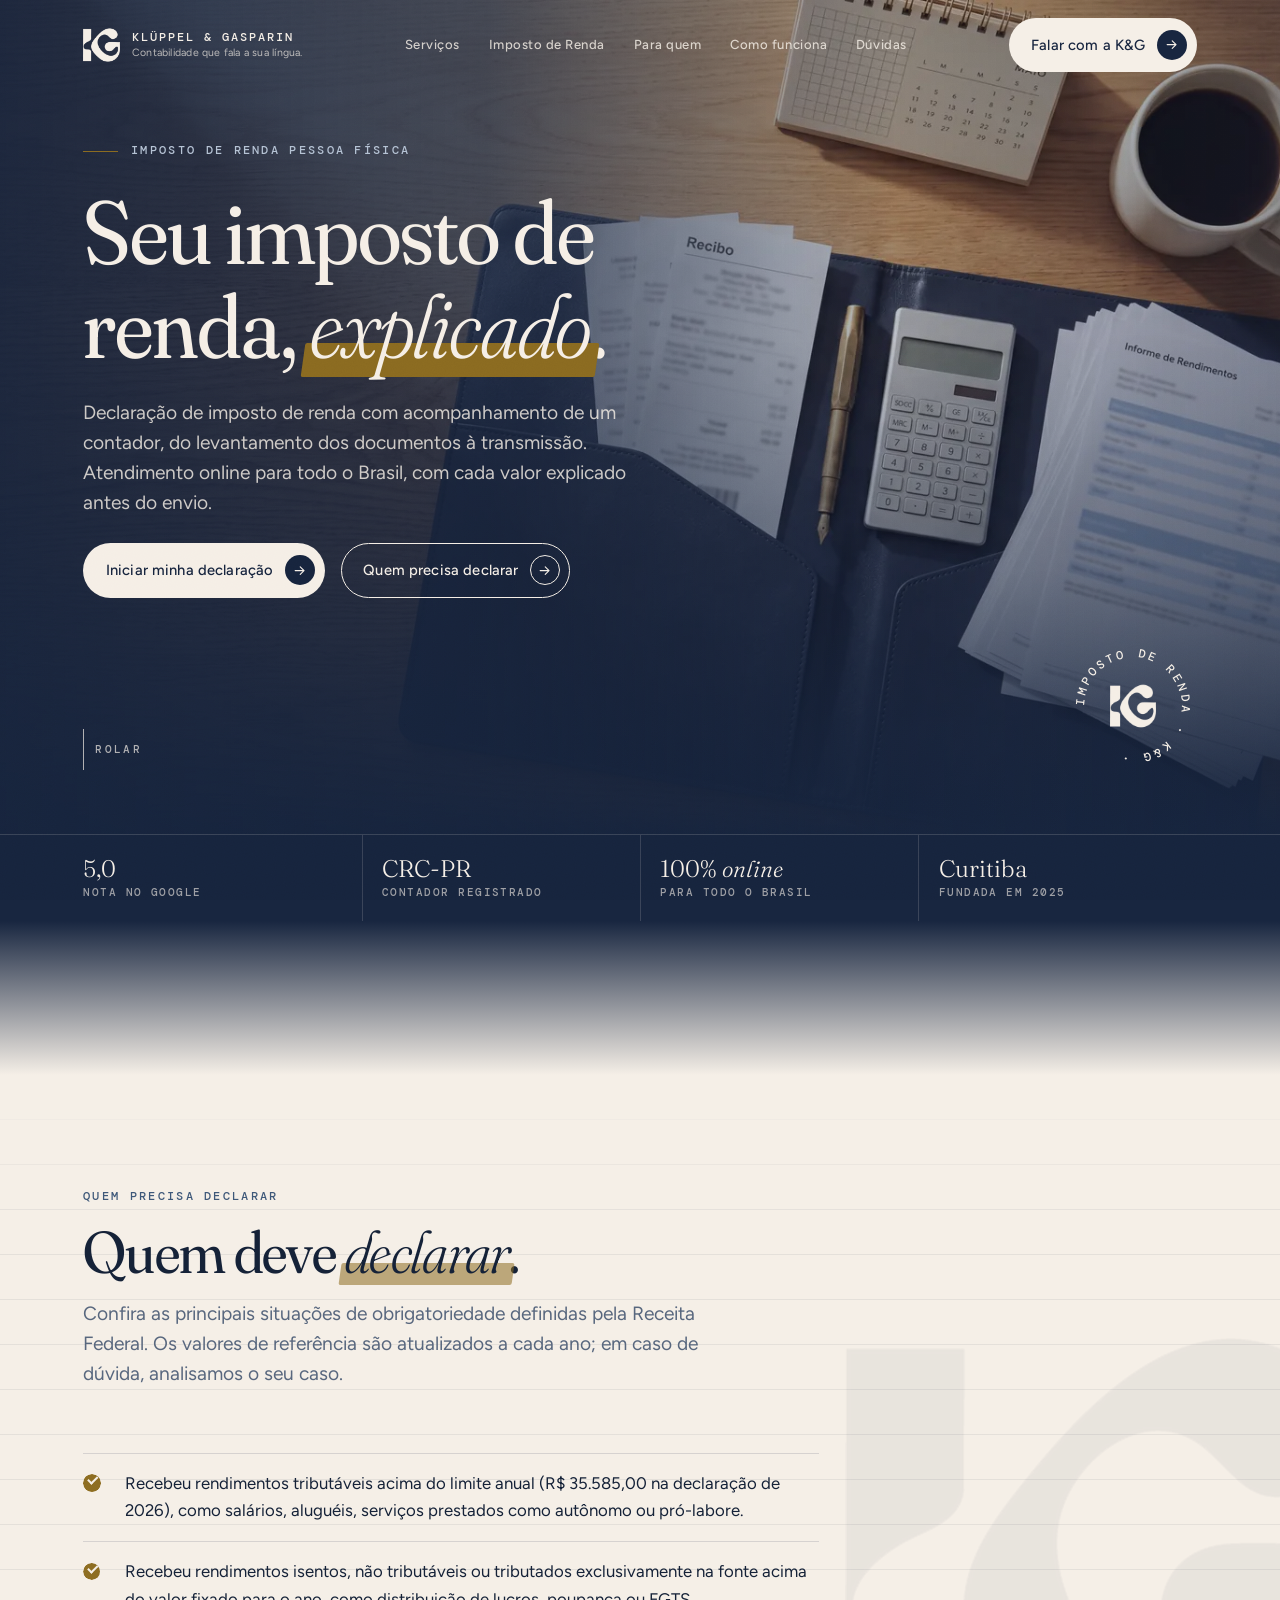
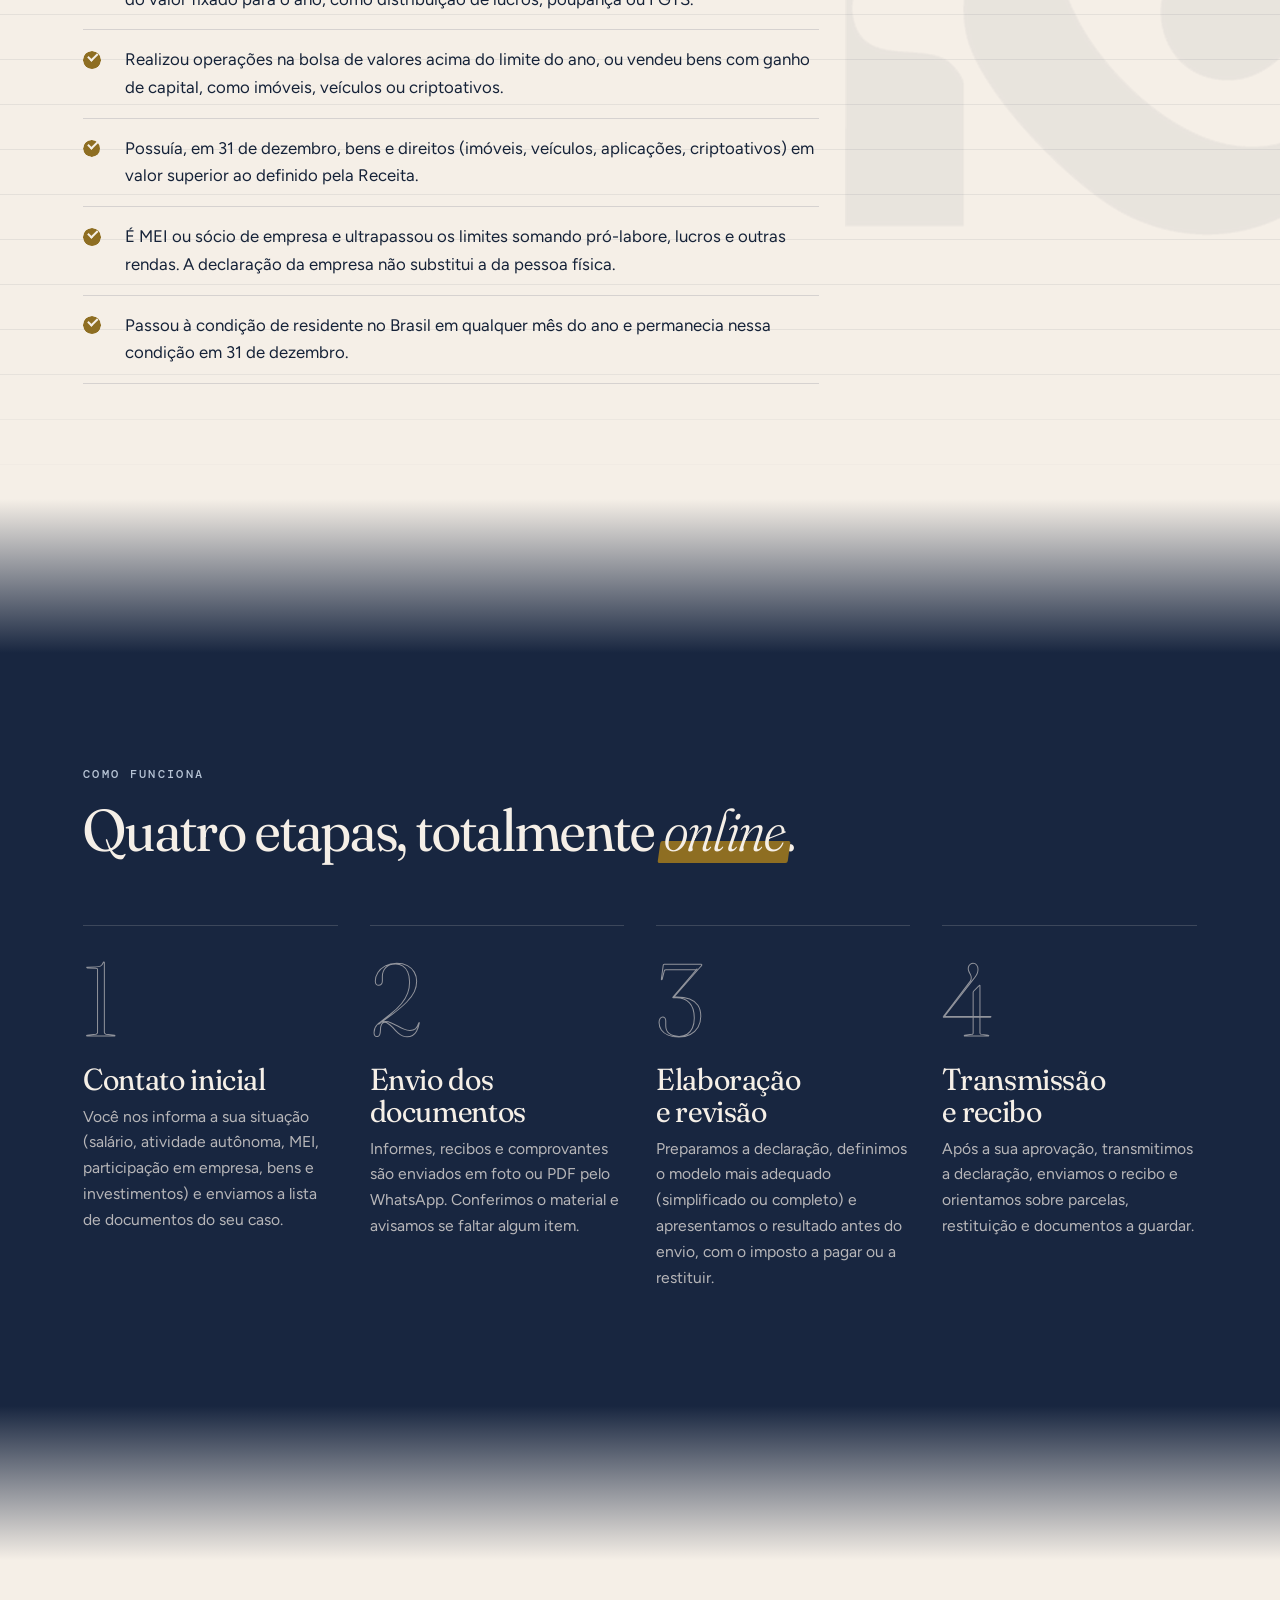
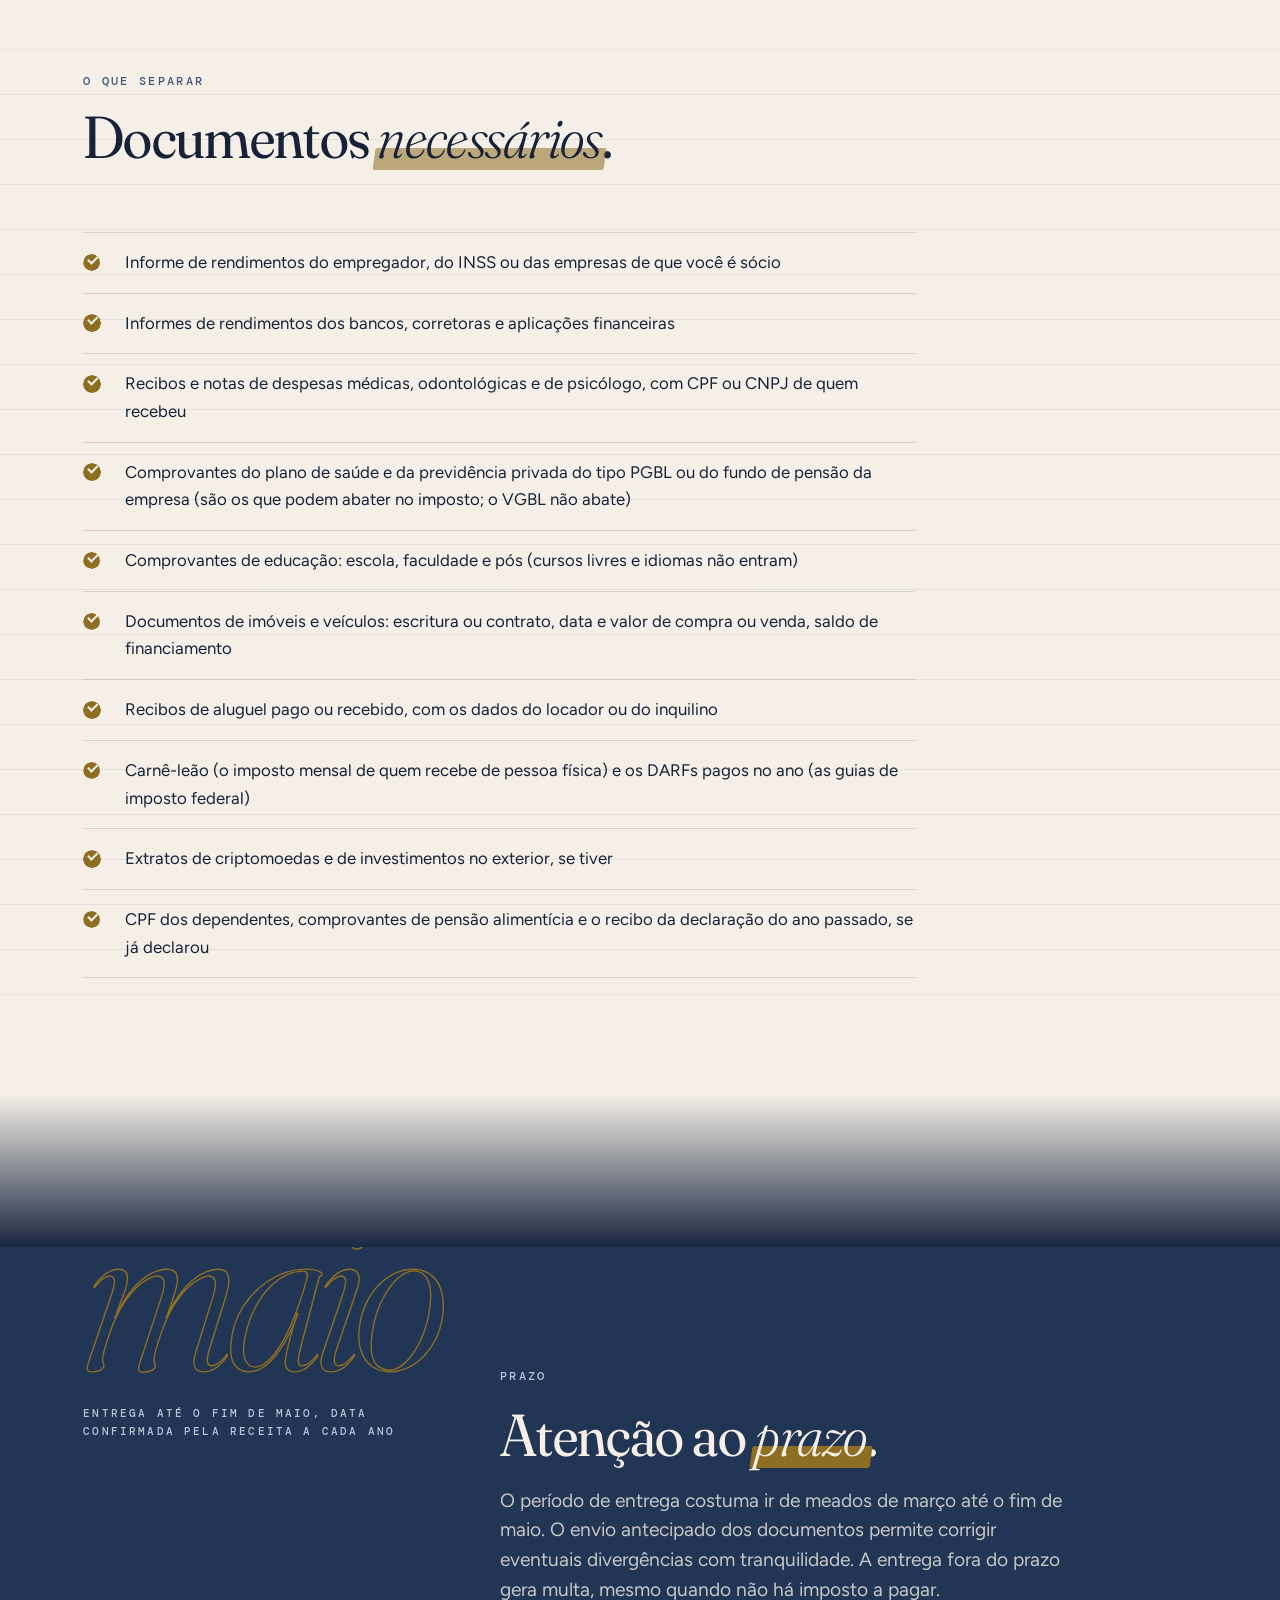
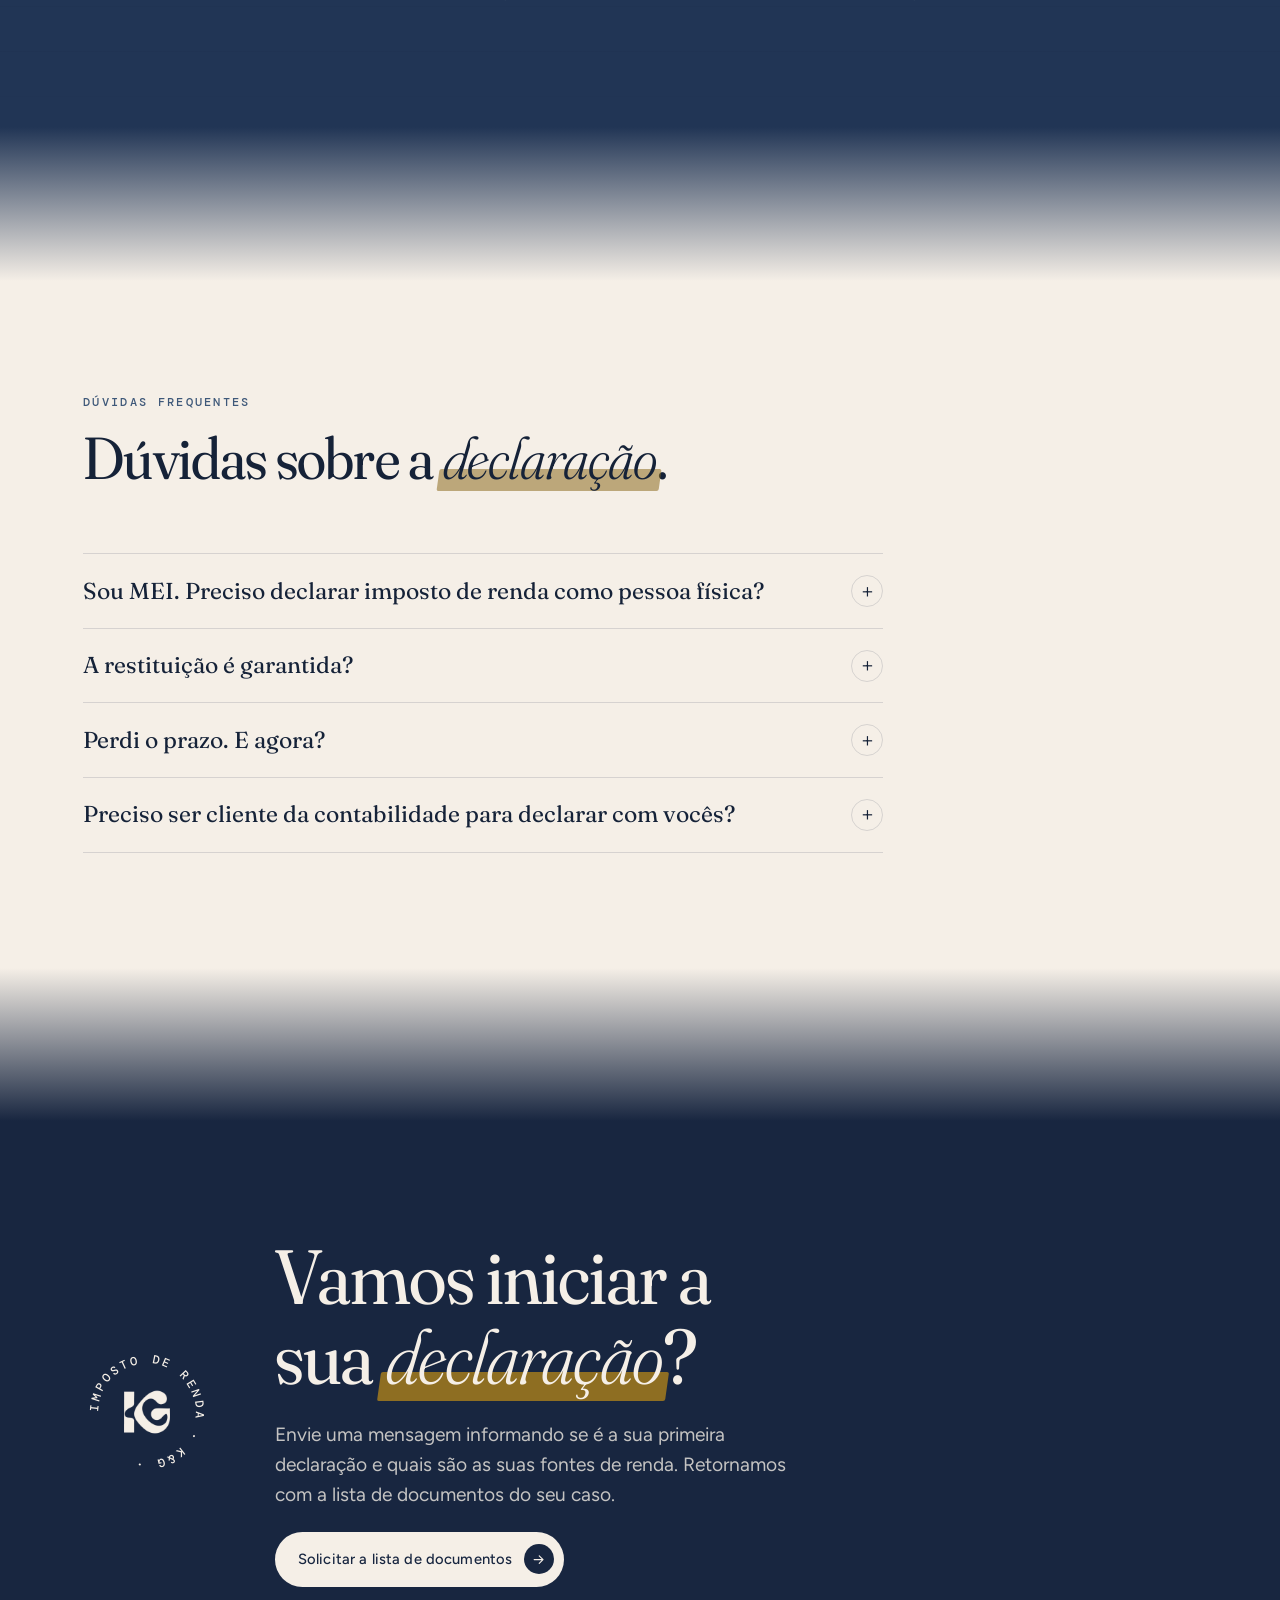
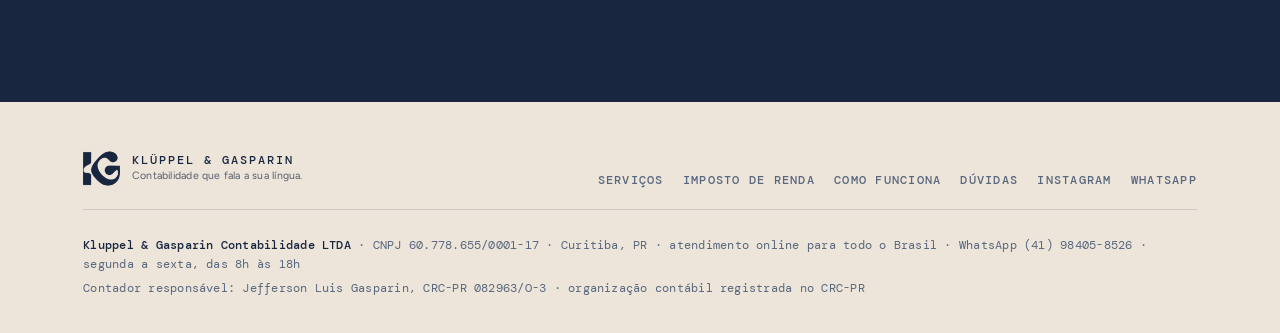
==== commit 5c17c7cc: "Copy profissional nas duas páginas (frases da própria K&G, tom de escritório contábil) Co-Authored-B" ====
--- a/imposto-de-renda/index.html
+++ b/imposto-de-renda/index.html
@@ -3,15 +3,15 @@
 <head>
 <meta charset="utf-8">
 <meta name="viewport" content="width=device-width, initial-scale=1, viewport-fit=cover">
-<title>Declaração de Imposto de Renda online | Klüppel &amp; Gasparin</title>
-<meta name="description" content="Declaração de imposto de renda com a K&amp;G: você manda os documentos pelo WhatsApp, a gente confere, explica e transmite. Online, para todo o Brasil.">
+<title>Declaração de Imposto de Renda | Klüppel &amp; Gasparin Contabilidade</title>
+<meta name="description" content="Declaração de imposto de renda com acompanhamento de um contador, do envio dos documentos à transmissão. Atendimento online para todo o Brasil.">
 <meta name="robots" content="noindex, nofollow">
 <link rel="canonical" href="https://www.kgcontabilidade.com/imposto-de-renda/">
 <meta property="og:type" content="website">
 <meta property="og:locale" content="pt_BR">
 <meta property="og:site_name" content="Klüppel &amp; Gasparin Contabilidade">
-<meta property="og:title" content="Declaração de Imposto de Renda online | Klüppel &amp; Gasparin">
-<meta property="og:description" content="Declaração de imposto de renda com a K&amp;G: você manda os documentos pelo WhatsApp, a gente confere, explica e transmite. Online, para todo o Brasil.">
+<meta property="og:title" content="Declaração de Imposto de Renda | Klüppel &amp; Gasparin Contabilidade">
+<meta property="og:description" content="Declaração de imposto de renda com acompanhamento de um contador, do envio dos documentos à transmissão. Atendimento online para todo o Brasil.">
 <meta property="og:image" content="https://www.kgcontabilidade.com/assets/img/og.jpg">
 <meta property="og:url" content="https://www.kgcontabilidade.com/imposto-de-renda/">
 <meta name="twitter:card" content="summary_large_image">
@@ -40,7 +40,7 @@
       <a href="../#como-funciona">Como funciona</a>
       <a href="../#duvidas">Dúvidas</a>
     </nav>
-    <a href="https://wa.me/5541984058526?text=Oi%2C%20K%26G%21%20Quero%20conversar%20sobre%20a%20contabilidade%20do%20meu%20neg%C3%B3cio." class="btn btn-amarelo btn-topo" target="_blank" rel="noopener">Falar com a K&amp;G<i><svg viewBox="0 0 24 24" fill="none" stroke="currentColor" stroke-width="1.8" stroke-linecap="round" stroke-linejoin="round"><path d="M5 12h14M13 6l6 6-6 6"/></svg></i></a>
+    <a href="https://wa.me/5541984058526?text=Ol%C3%A1%21%20Gostaria%20de%20saber%20mais%20sobre%20os%20servi%C3%A7os%20de%20contabilidade." class="btn btn-amarelo btn-topo" target="_blank" rel="noopener">Falar com a K&amp;G<i><svg viewBox="0 0 24 24" fill="none" stroke="currentColor" stroke-width="1.8" stroke-linecap="round" stroke-linejoin="round"><path d="M5 12h14M13 6l6 6-6 6"/></svg></i></a>
     <button class="menu-botao" type="button" aria-expanded="false" aria-controls="menu-cel"><span></span><span></span><b>Menu</b></button>
   </div>
 </header>
@@ -50,7 +50,7 @@
   <a href="../#para-quem">Para quem</a>
   <a href="../#como-funciona">Como funciona</a>
   <a href="../#duvidas">Dúvidas</a>
-  <a href="https://wa.me/5541984058526?text=Oi%2C%20K%26G%21%20Quero%20conversar%20sobre%20a%20contabilidade%20do%20meu%20neg%C3%B3cio." class="btn btn-amarelo" target="_blank" rel="noopener">Falar com a K&amp;G<i><svg viewBox="0 0 24 24" fill="none" stroke="currentColor" stroke-width="1.8" stroke-linecap="round" stroke-linejoin="round"><path d="M5 12h14M13 6l6 6-6 6"/></svg></i></a>
+  <a href="https://wa.me/5541984058526?text=Ol%C3%A1%21%20Gostaria%20de%20saber%20mais%20sobre%20os%20servi%C3%A7os%20de%20contabilidade." class="btn btn-amarelo" target="_blank" rel="noopener">Falar com a K&amp;G<i><svg viewBox="0 0 24 24" fill="none" stroke="currentColor" stroke-width="1.8" stroke-linecap="round" stroke-linejoin="round"><path d="M5 12h14M13 6l6 6-6 6"/></svg></i></a>
 </nav>
 
 <main>
@@ -58,11 +58,11 @@
   <div class="hero-foto"><picture><source media="(max-width: 760px)" srcset="../assets/img/irpf-celular.webp" type="image/webp"><source media="(max-width: 760px)" srcset="../assets/img/irpf-celular.jpg"><source srcset="../assets/img/irpf-2560.webp 2560w, ../assets/img/irpf-1600.webp 1600w" sizes="100vw" type="image/webp"><img src="../assets/img/irpf-2560.jpg" srcset="../assets/img/irpf-2560.jpg 2560w, ../assets/img/irpf-1600.jpg 1600w" sizes="100vw" alt="Pasta azul com recibos, calculadora, calendário de maio e informe de rendimentos sobre a mesa" fetchpriority="high"></picture></div>
   <div class="hero-veu"></div>
   <div class="wrap">
-    <p class="rotulo">Imposto de renda · 100% online</p>
+    <p class="rotulo">Imposto de renda pessoa física</p>
     <h1>Seu imposto de renda, <em class="marca">explicado</em>.</h1>
-    <p class="lead">Você manda os informes de rendimentos pelo WhatsApp, de qualquer cidade do Brasil. A K&amp;G confere, preenche e transmite a declaração, e você entende cada número antes do envio.</p>
+    <p class="lead">Declaração de imposto de renda com acompanhamento de um contador, do levantamento dos documentos à transmissão. Atendimento online para todo o Brasil, com cada valor explicado antes do envio.</p>
     <div class="hero-acoes">
-      <a href="https://wa.me/5541984058526?text=Oi%2C%20K%26G%21%20Quero%20fazer%20a%20minha%20declara%C3%A7%C3%A3o%20de%20imposto%20de%20renda%20com%20voc%C3%AAs.%20O%20que%20preciso%20mandar%3F" class="btn btn-amarelo" target="_blank" rel="noopener">Começar minha declaração<i><svg viewBox="0 0 24 24" fill="none" stroke="currentColor" stroke-width="1.8" stroke-linecap="round" stroke-linejoin="round"><path d="M5 12h14M13 6l6 6-6 6"/></svg></i></a>
+      <a href="https://wa.me/5541984058526?text=Ol%C3%A1%21%20Gostaria%20de%20fazer%20a%20minha%20declara%C3%A7%C3%A3o%20de%20imposto%20de%20renda%20com%20voc%C3%AAs.%20Quais%20documentos%20devo%20enviar%3F" class="btn btn-amarelo" target="_blank" rel="noopener">Iniciar minha declaração<i><svg viewBox="0 0 24 24" fill="none" stroke="currentColor" stroke-width="1.8" stroke-linecap="round" stroke-linejoin="round"><path d="M5 12h14M13 6l6 6-6 6"/></svg></i></a>
       <a href="#quem-declara" class="btn btn-linha">Quem precisa declarar<i><svg viewBox="0 0 24 24" fill="none" stroke="currentColor" stroke-width="1.8" stroke-linecap="round" stroke-linejoin="round"><path d="M5 12h14M13 6l6 6-6 6"/></svg></i></a>
     </div>
     <div class="hero-pe"><div class="rolar"><i></i>rolar</div><div class="selo" aria-hidden="true"><svg viewBox="0 0 100 100"><defs><path id="selo-a" d="M50,50 m-38,0 a38,38 0 1,1 76,0 a38,38 0 1,1 -76,0"/></defs><text><textPath href="#selo-a">imposto de renda · k&amp;g · </textPath></text></svg><img src="../assets/img/monograma-marfim.png" alt=""></div></div>
@@ -73,7 +73,7 @@
     <div><b>5,0</b><span>nota no Google</span></div>
     <div><b>CRC-PR</b><span>contador registrado</span></div>
     <div><b>100% <em class="marca">online</em></b><span>para todo o Brasil</span></div>
-    <div><b>Curitiba</b><span>escritório desde 2025</span></div>
+    <div><b>Curitiba</b><span>fundada em 2025</span></div>
   </div>
 </div>
 
@@ -84,10 +84,10 @@
   <div class="wrap">
     <div class="cabeca reveal">
       <p class="rotulo">quem precisa declarar</p>
-      <h2>Quem precisa <em class="marca">declarar</em>.</h2>
-      <p class="lead">Os critérios abaixo são os da Receita Federal e os valores de referência mudam a cada ano. Na dúvida, mande a sua situação que a gente confere.</p>
+      <h2>Quem deve <em class="marca">declarar</em>.</h2>
+      <p class="lead">Confira as principais situações de obrigatoriedade definidas pela Receita Federal. Os valores de referência são atualizados a cada ano; em caso de dúvida, analisamos o seu caso.</p>
     </div>
-    <ul class="lista-check reveal"><li>Recebeu rendimentos tributáveis acima do limite anual da Receita (em 2026, R$ 35.585,00 no ano): salário, aluguel, serviços como autônomo ou pró-labore, o salário que o sócio tira da própria empresa.</li><li>Recebeu rendimentos isentos, ou com imposto já descontado antes de cair na conta (tributados na fonte), acima do valor fixado para o ano, como distribuição de lucros, poupança ou FGTS.</li><li>Fez operações na bolsa de valores acima do limite do ano, ou vendeu criptomoedas, imóvel, carro ou outro bem com ganho de capital (lucro na venda).</li><li>Tinha, em 31 de dezembro, bens e direitos (imóvel, carro, aplicações, criptomoedas) somando mais que o valor definido pela Receita.</li><li>É MEI ou sócio de empresa e, somando pró-labore, lucros e outras rendas, passou dos limites: a declaração da empresa não substitui a da pessoa física.</li><li>Passou a morar no Brasil em qualquer mês do ano e estava nessa condição em 31 de dezembro.</li></ul>
+    <ul class="lista-check reveal"><li>Recebeu rendimentos tributáveis acima do limite anual (R$ 35.585,00 na declaração de 2026), como salários, aluguéis, serviços prestados como autônomo ou pró-labore.</li><li>Recebeu rendimentos isentos, não tributáveis ou tributados exclusivamente na fonte acima do valor fixado para o ano, como distribuição de lucros, poupança ou FGTS.</li><li>Realizou operações na bolsa de valores acima do limite do ano, ou vendeu bens com ganho de capital, como imóveis, veículos ou criptoativos.</li><li>Possuía, em 31 de dezembro, bens e direitos (imóveis, veículos, aplicações, criptoativos) em valor superior ao definido pela Receita.</li><li>É MEI ou sócio de empresa e ultrapassou os limites somando pró-labore, lucros e outras rendas. A declaração da empresa não substitui a da pessoa física.</li><li>Passou à condição de residente no Brasil em qualquer mês do ano e permanecia nessa condição em 31 de dezembro.</li></ul>
   </div>
 </section>
 
@@ -96,9 +96,9 @@
   <div class="wrap">
     <div class="cabeca reveal">
       <p class="rotulo">como funciona</p>
-      <h2>Quatro passos, tudo pelo <em class="marca">WhatsApp</em>.</h2>
+      <h2>Quatro etapas, totalmente <em class="marca">online</em>.</h2>
     </div>
-    <div class="passos"><div class="passo reveal d0"><i>1</i><h3>Você chama no WhatsApp</h3><p>Diga que quer declarar e conte rapidinho a sua situação: salário, autônomo, MEI, sócio, bens, investimentos. A gente manda a lista de documentos do seu caso.</p></div><div class="passo reveal d1"><i>2</i><h3>Mande os documentos pelo celular</h3><p>Foto ou PDF dos informes, recibos e comprovantes, tudo pelo WhatsApp, no seu ritmo. A gente confere o que chegou e avisa se faltou alguma coisa.</p></div><div class="passo reveal d2"><i>3</i><h3>A gente preenche e explica</h3><p>Montamos a declaração, escolhemos o modelo (simplificado ou completo) que faz mais sentido para você e mostramos o resultado antes de enviar: o que foi lançado, por quê, e se vai ter imposto a pagar ou a restituir.</p></div><div class="passo reveal d3"><i>4</i><h3>Envio e recibo</h3><p>Com o seu ok, a gente transmite, te manda o recibo e explica os próximos passos: parcelas, restituição e o que guardar para o ano que vem.</p></div></div>
+    <div class="passos"><div class="passo reveal d0"><i>1</i><h3>Contato inicial</h3><p>Você nos informa a sua situação (salário, atividade autônoma, MEI, participação em empresa, bens e investimentos) e enviamos a lista de documentos do seu caso.</p></div><div class="passo reveal d1"><i>2</i><h3>Envio dos documentos</h3><p>Informes, recibos e comprovantes são enviados em foto ou PDF pelo WhatsApp. Conferimos o material e avisamos se faltar algum item.</p></div><div class="passo reveal d2"><i>3</i><h3>Elaboração e revisão</h3><p>Preparamos a declaração, definimos o modelo mais adequado (simplificado ou completo) e apresentamos o resultado antes do envio, com o imposto a pagar ou a restituir.</p></div><div class="passo reveal d3"><i>4</i><h3>Transmissão e recibo</h3><p>Após a sua aprovação, transmitimos a declaração, enviamos o recibo e orientamos sobre parcelas, restituição e documentos a guardar.</p></div></div>
   </div>
 </section>
 
@@ -107,7 +107,7 @@
   <div class="wrap">
     <div class="cabeca reveal">
       <p class="rotulo">o que separar</p>
-      <h2>Documentos para <em class="marca">separar</em>.</h2>
+      <h2>Documentos <em class="marca">necessários</em>.</h2>
     </div>
     <ul class="lista-check docs reveal"><li>Informe de rendimentos do empregador, do INSS ou das empresas de que você é sócio</li><li>Informes de rendimentos dos bancos, corretoras e aplicações financeiras</li><li>Recibos e notas de despesas médicas, odontológicas e de psicólogo, com CPF ou CNPJ de quem recebeu</li><li>Comprovantes do plano de saúde e da previdência privada do tipo PGBL ou do fundo de pensão da empresa (são os que podem abater no imposto; o VGBL não abate)</li><li>Comprovantes de educação: escola, faculdade e pós (cursos livres e idiomas não entram)</li><li>Documentos de imóveis e veículos: escritura ou contrato, data e valor de compra ou venda, saldo de financiamento</li><li>Recibos de aluguel pago ou recebido, com os dados do locador ou do inquilino</li><li>Carnê-leão (o imposto mensal de quem recebe de pessoa física) e os DARFs pagos no ano (as guias de imposto federal)</li><li>Extratos de criptomoedas e de investimentos no exterior, se tiver</li><li>CPF dos dependentes, comprovantes de pensão alimentícia e o recibo da declaração do ano passado, se já declarou</li></ul>
   </div>
@@ -119,8 +119,8 @@
     <div class="irpf-num reveal" data-parallax="-0.04" aria-label="prazo: até o fim de maio"><span style="font-style:italic">maio</span><small>entrega até o fim de maio, data confirmada pela Receita a cada ano</small></div>
     <div class="irpf-texto reveal d1">
       <p class="rotulo">prazo</p>
-      <h2>Fique de olho no <em class="marca">prazo</em>.</h2>
-      <p class="lead">O período de entrega costuma ir de meados de março até o fim de maio. Mandar os documentos nas primeiras semanas evita a correria e deixa tempo para corrigir informe errado antes de fechar. Quem passa do prazo paga multa, mesmo sem imposto a pagar.</p>
+      <h2>Atenção ao <em class="marca">prazo</em>.</h2>
+      <p class="lead">O período de entrega costuma ir de meados de março até o fim de maio. O envio antecipado dos documentos permite corrigir eventuais divergências com tranquilidade. A entrega fora do prazo gera multa, mesmo quando não há imposto a pagar.</p>
     </div>
   </div>
 </section>
@@ -130,13 +130,13 @@
   <div class="wrap">
     <div class="cabeca reveal">
       <p class="rotulo">dúvidas frequentes</p>
-      <h2>Antes de <em class="marca">declarar</em></h2>
+      <h2>Dúvidas sobre a <em class="marca">declaração</em>.</h2>
     </div>
     <div class="faq">
-<details><summary>Sou MEI. Preciso declarar imposto de renda como pessoa física?<i></i></summary><div class="resp">O MEI tem duas declarações diferentes: a DASN-SIMEI, que é da empresa, e a declaração de pessoa física, que depende dos critérios da Receita. A parte do lucro do MEI que é isenta e a parte que é tributável entram em partes diferentes da declaração, e é aí que muita gente erra. A K&amp;G faz esse cálculo e orienta as duas entregas.</div></details>
-<details><summary>A restituição é garantida?<i></i></summary><div class="resp">Não. A restituição acontece quando o imposto retido durante o ano foi maior do que o devido, considerando as deduções permitidas, como saúde, educação e dependentes. A K&amp;G confere todas as deduções do seu caso e mostra o resultado antes do envio, seja imposto a pagar ou a restituir.</div></details>
-<details><summary>Perdi o prazo. E agora?<i></i></summary><div class="resp">Ainda dá para entregar. A Receita cobra multa por atraso calculada sobre o imposto devido, com um valor mínimo, e quanto antes você entregar, menor ela fica e mais rápido o seu CPF volta a ficar regular. A gente faz declaração em atraso também.</div></details>
-<details><summary>Preciso ser cliente da contabilidade para declarar com vocês?<i></i></summary><div class="resp">Não. A declaração de imposto de renda é um serviço à parte: serve para quem é cliente da K&amp;G e para quem só precisa entregar a declaração do ano. Se depois você quiser abrir empresa ou trocar de contador, a conversa já está aberta.</div></details>
+<details><summary>Sou MEI. Preciso declarar imposto de renda como pessoa física?<i></i></summary><div class="resp">O MEI tem duas obrigações distintas: a DASN-SIMEI, que é a declaração da empresa, e a declaração de pessoa física, que depende dos critérios da Receita. A parcela isenta e a parcela tributável do lucro do MEI são informadas em campos diferentes, e é nesse ponto que ocorrem os erros mais comuns. Fazemos esse cálculo e orientamos as duas entregas.</div></details>
+<details><summary>A restituição é garantida?<i></i></summary><div class="resp">Não. A restituição ocorre quando o imposto retido durante o ano é maior do que o devido, considerando as deduções permitidas, como saúde, educação e dependentes. Conferimos todas as deduções do seu caso e apresentamos o resultado antes do envio.</div></details>
+<details><summary>Perdi o prazo. E agora?<i></i></summary><div class="resp">A declaração ainda pode ser entregue. A Receita aplica multa por atraso, calculada sobre o imposto devido e com valor mínimo, e quanto antes a entrega for feita, mais rápido o CPF volta à situação regular. Analisamos o seu caso e orientamos a regularização.</div></details>
+<details><summary>Preciso ser cliente da contabilidade para declarar com vocês?<i></i></summary><div class="resp">Não. A declaração de imposto de renda pode ser contratada de forma independente, tanto por clientes da K&amp;G quanto por quem precisa apenas entregar a declaração do ano.</div></details>
 </div>
   </div>
 </section>
@@ -146,9 +146,9 @@
   <div class="wrap">
     <div class="selo" aria-hidden="true"><svg viewBox="0 0 100 100"><defs><path id="selo-b" d="M50,50 m-38,0 a38,38 0 1,1 76,0 a38,38 0 1,1 -76,0"/></defs><text><textPath href="#selo-b">imposto de renda · k&amp;g · </textPath></text></svg><img src="../assets/img/monograma-marfim.png" alt=""></div>
     <div class="final-texto reveal">
-      <h2>Vamos <em class="marca">resolver</em> o seu imposto de renda?</h2>
-      <p class="lead">Mande uma mensagem dizendo se é a sua primeira declaração e de onde vem a sua renda (salário, autônomo, empresa, investimentos, aluguel). A K&amp;G responde com a lista de documentos do seu caso.</p>
-      <div><a href="https://wa.me/5541984058526?text=Oi%2C%20K%26G%21%20Quero%20declarar%20o%20imposto%20de%20renda%20com%20voc%C3%AAs.%20%C3%89%20a%20minha%20primeira%20declara%C3%A7%C3%A3o%3F%20%5Bsim/n%C3%A3o%5D.%20Minha%20renda%20vem%20de%3A%20%5Bsal%C3%A1rio%2C%20aut%C3%B4nomo%2C%20empresa%2C%20investimentos%2C%20aluguel%5D.%20Podem%20me%20mandar%20a%20lista%20de%20documentos%3F" class="btn btn-amarelo" target="_blank" rel="noopener">Pedir a lista de documentos<i><svg viewBox="0 0 24 24" fill="none" stroke="currentColor" stroke-width="1.8" stroke-linecap="round" stroke-linejoin="round"><path d="M5 12h14M13 6l6 6-6 6"/></svg></i></a></div>
+      <h2>Vamos iniciar a sua <em class="marca">declaração</em>?</h2>
+      <p class="lead">Envie uma mensagem informando se é a sua primeira declaração e quais são as suas fontes de renda. Retornamos com a lista de documentos do seu caso.</p>
+      <div><a href="https://wa.me/5541984058526?text=Ol%C3%A1%21%20Gostaria%20de%20declarar%20o%20imposto%20de%20renda%20com%20voc%C3%AAs.%20%C3%89%20a%20minha%20primeira%20declara%C3%A7%C3%A3o%3F%20%5Bsim/n%C3%A3o%5D.%20Minhas%20fontes%20de%20renda%3A%20%5Bsal%C3%A1rio%2C%20aut%C3%B4nomo%2C%20empresa%2C%20investimentos%2C%20aluguel%5D.%20Podem%20me%20enviar%20a%20lista%20de%20documentos%3F" class="btn btn-amarelo" target="_blank" rel="noopener">Solicitar a lista de documentos<i><svg viewBox="0 0 24 24" fill="none" stroke="currentColor" stroke-width="1.8" stroke-linecap="round" stroke-linejoin="round"><path d="M5 12h14M13 6l6 6-6 6"/></svg></i></a></div>
     </div>
   </div>
 </section>
@@ -163,7 +163,7 @@
         <a href="../#como-funciona">Como funciona</a>
         <a href="../#duvidas">Dúvidas</a>
         <a href="https://www.instagram.com/kg.contabilidade/" target="_blank" rel="noopener">Instagram</a>
-        <a href="https://wa.me/5541984058526?text=Oi%2C%20K%26G%21%20Quero%20conversar%20sobre%20a%20contabilidade%20do%20meu%20neg%C3%B3cio." target="_blank" rel="noopener">WhatsApp</a>
+        <a href="https://wa.me/5541984058526?text=Ol%C3%A1%21%20Gostaria%20de%20saber%20mais%20sobre%20os%20servi%C3%A7os%20de%20contabilidade." target="_blank" rel="noopener">WhatsApp</a>
       </nav>
     </div>
     <div class="legal">
@@ -173,7 +173,7 @@
   </div>
 </footer>
 <div class="barra-cel" aria-hidden="true">
-  <a href="https://wa.me/5541984058526?text=Oi%2C%20K%26G%21%20Vim%20pelo%20site%20e%20quero%20conversar%20sobre%20a%20minha%20situa%C3%A7%C3%A3o." class="btn btn-amarelo" target="_blank" rel="noopener" tabindex="-1">Falar no WhatsApp<i><svg viewBox="0 0 24 24" fill="none" stroke="currentColor" stroke-width="1.8" stroke-linecap="round" stroke-linejoin="round"><path d="M5 12h14M13 6l6 6-6 6"/></svg></i></a>
+  <a href="https://wa.me/5541984058526?text=Ol%C3%A1%21%20Gostaria%20de%20saber%20mais%20sobre%20os%20servi%C3%A7os%20de%20contabilidade." class="btn btn-amarelo" target="_blank" rel="noopener" tabindex="-1">Falar no WhatsApp<i><svg viewBox="0 0 24 24" fill="none" stroke="currentColor" stroke-width="1.8" stroke-linecap="round" stroke-linejoin="round"><path d="M5 12h14M13 6l6 6-6 6"/></svg></i></a>
 </div>
 <script src="../assets/site.js"></script>
 </body>
--- a/assets/site.css
+++ b/assets/site.css
@@ -123,8 +123,8 @@
 /* abertura */
 .hero { position: relative; min-height: 100svh; display: grid; align-items: end; overflow: hidden; isolation: isolate; color: var(--marfim); }
 .hero-foto { position: absolute; inset: 0; z-index: -2; }
-.hero-foto img { width: 100%; height: 100%; object-fit: cover; object-position: 62% 50%; transform: scale(1.06); transform-origin: 70% 40%; animation: kb 22s ease-out both; }
-@keyframes kb { from { transform: scale(1.14); } to { transform: scale(1.04); } }
+.hero-foto img { width: 100%; height: 100%; object-fit: cover; object-position: 50% 50%; transform: scale(1.02); transform-origin: 75% 55%; animation: kb 24s ease-out both; }
+@keyframes kb { from { transform: scale(1.06); } to { transform: scale(1); } }
 @media (prefers-reduced-motion: reduce) { .hero-foto img { animation: none; } }
 .hero-veu { position: absolute; inset: 0; z-index: -1;
   background: linear-gradient(90deg, rgba(24, 38, 64, .94) 0%, rgba(24, 38, 64, .78) 38%, rgba(24, 38, 64, .28) 70%, rgba(24, 38, 64, .45) 100%),
@@ -435,3 +435,52 @@
 
 /* ouro velho no escuro: um pouco mais de presença nos traços finos */
 .escuro .irpf-num, .irpf .irpf-foto .palavra { -webkit-text-stroke-width: 1.4px; }
+
+/* abertura no celular: foto como fundo bem apagado e a headline logo abaixo do menu */
+@media (max-width: 760px) {
+  .hero { min-height: 0; align-items: start; }
+  .hero-foto img { object-position: 55% 40%; filter: blur(1px) saturate(.8); transform: scale(1.06); animation: none; }
+  .hero-veu { background: linear-gradient(180deg, rgba(24, 38, 64, .80) 0%, rgba(24, 38, 64, .70) 38%, rgba(24, 38, 64, .84) 72%, var(--navy) 100%); }
+  .hero .wrap { padding-top: 6.4rem; padding-bottom: 3.2rem; gap: 1.1rem; }
+  .hero .rotulo { letter-spacing: .12em; }
+  .hero .rotulo::before { display: none; }
+}
+
+
+/* celular com a conversa (quem somos): HTML em vez de foto, para o texto ficar nítido */
+.fone { position: absolute; left: -6%; bottom: 5%; width: 54%; aspect-ratio: 9 / 18.5; margin: 0; z-index: 3;
+  background: #0E1626; border-radius: 2.1rem; padding: .55rem; box-shadow: 0 40px 70px -30px rgba(10, 18, 32, .65), inset 0 0 0 1px rgba(255, 255, 255, .08); }
+.fone::before { content: ""; position: absolute; top: .9rem; left: 50%; width: 28%; height: .9rem; transform: translateX(-50%); background: #0E1626; border-radius: 999px; z-index: 2; }
+.fone-tela { position: relative; height: 100%; border-radius: 1.65rem; overflow: hidden; display: grid; grid-template-rows: auto auto 1fr auto;
+  background: #EFE7DD; background-image: radial-gradient(rgba(33, 53, 85, .06) 1px, transparent 1px); background-size: 14px 14px; font-family: var(--texto); color: #1B2333; }
+.fone-status { display: flex; justify-content: space-between; align-items: center; padding: .7rem 1.1rem .25rem; font: 600 .62rem/1 var(--texto); background: var(--navy-2); color: var(--marfim); }
+.fone-status i { width: 1.1rem; height: .45rem; border: 1px solid currentColor; border-radius: 2px; position: relative; }
+.fone-status i::after { content: ""; position: absolute; inset: 1px 30% 1px 1px; background: currentColor; }
+.fone-topo { display: flex; align-items: center; gap: .55rem; padding: .45rem .8rem .6rem; background: var(--navy-2); color: var(--marfim); }
+.fone-avatar { width: 1.9rem; height: 1.9rem; border-radius: 50%; display: grid; place-items: center; background: var(--marfim); color: var(--navy); font: 700 .55rem/1 var(--texto); letter-spacing: .02em; flex: none; }
+.fone-topo strong { display: block; font: 600 .74rem/1.2 var(--texto); }
+.fone-topo small { display: block; font: 400 .6rem/1.2 var(--texto); opacity: .75; }
+.fone-conversa { list-style: none; margin: 0; padding: .8rem .6rem; display: flex; flex-direction: column; gap: .45rem; justify-content: flex-end; }
+.msg { max-width: 84%; padding: .45rem .6rem .35rem; border-radius: .7rem; font-size: .74rem; line-height: 1.35; box-shadow: 0 1px 1px rgba(0, 0, 0, .08);
+  opacity: 0; transform: translateY(8px) scale(.98); transition: opacity .5s ease, transform .5s cubic-bezier(.2, .7, .2, 1); transition-delay: calc(.5s + var(--i) * .9s); }
+.msg span { display: block; }
+.msg time { display: block; text-align: right; font-size: .56rem; color: rgba(27, 35, 51, .55); margin-top: .15rem; }
+.msg time b { color: #4A90C9; font-weight: 600; margin-left: .2rem; letter-spacing: -.12em; }
+.msg.sai { align-self: flex-end; background: #DCF3D2; border-bottom-right-radius: .2rem; }
+.msg.entra { align-self: flex-start; background: #FFFFFF; border-bottom-left-radius: .2rem; }
+.digitando { align-self: flex-start; display: flex; gap: .2rem; padding: .5rem .6rem; background: #fff; border-radius: .7rem; border-bottom-left-radius: .2rem; opacity: 0; transition: opacity .4s ease calc(.5s + var(--i) * .9s); }
+.digitando i { width: .3rem; height: .3rem; border-radius: 50%; background: rgba(27, 35, 51, .4); animation: digita 1.2s infinite ease-in-out; }
+.digitando i:nth-child(2) { animation-delay: .15s; } .digitando i:nth-child(3) { animation-delay: .3s; }
+@keyframes digita { 0%, 60%, 100% { transform: translateY(0); opacity: .4; } 30% { transform: translateY(-3px); opacity: 1; } }
+.fone-campo { display: flex; align-items: center; gap: .4rem; padding: .45rem .55rem .7rem; }
+.fone-campo span { flex: 1; background: #fff; border-radius: 999px; padding: .4rem .7rem; font-size: .66rem; color: rgba(27, 35, 51, .45); }
+.fone-campo i { width: 1.7rem; height: 1.7rem; border-radius: 50%; background: var(--navy-2); flex: none; position: relative; }
+.fone-campo i::after { content: ""; position: absolute; left: 50%; top: 50%; width: .45rem; height: .45rem; border-top: 2px solid var(--marfim); border-right: 2px solid var(--marfim); transform: translate(-65%, -50%) rotate(45deg); }
+.in .msg, .no-js .msg { opacity: 1; transform: none; }
+.in .digitando, .no-js .digitando { opacity: 1; }
+@media (prefers-reduced-motion: reduce) { .msg { transition: none; opacity: 1; transform: none; } .digitando { transition: none; opacity: 1; } .digitando i { animation: none; } }
+@media (max-width: 860px) {
+  .fone { left: 0; width: 58%; bottom: 4%; border-radius: 1.8rem; padding: .45rem; }
+  .fone-tela { border-radius: 1.45rem; }
+  .msg { font-size: .72rem; }
+}
